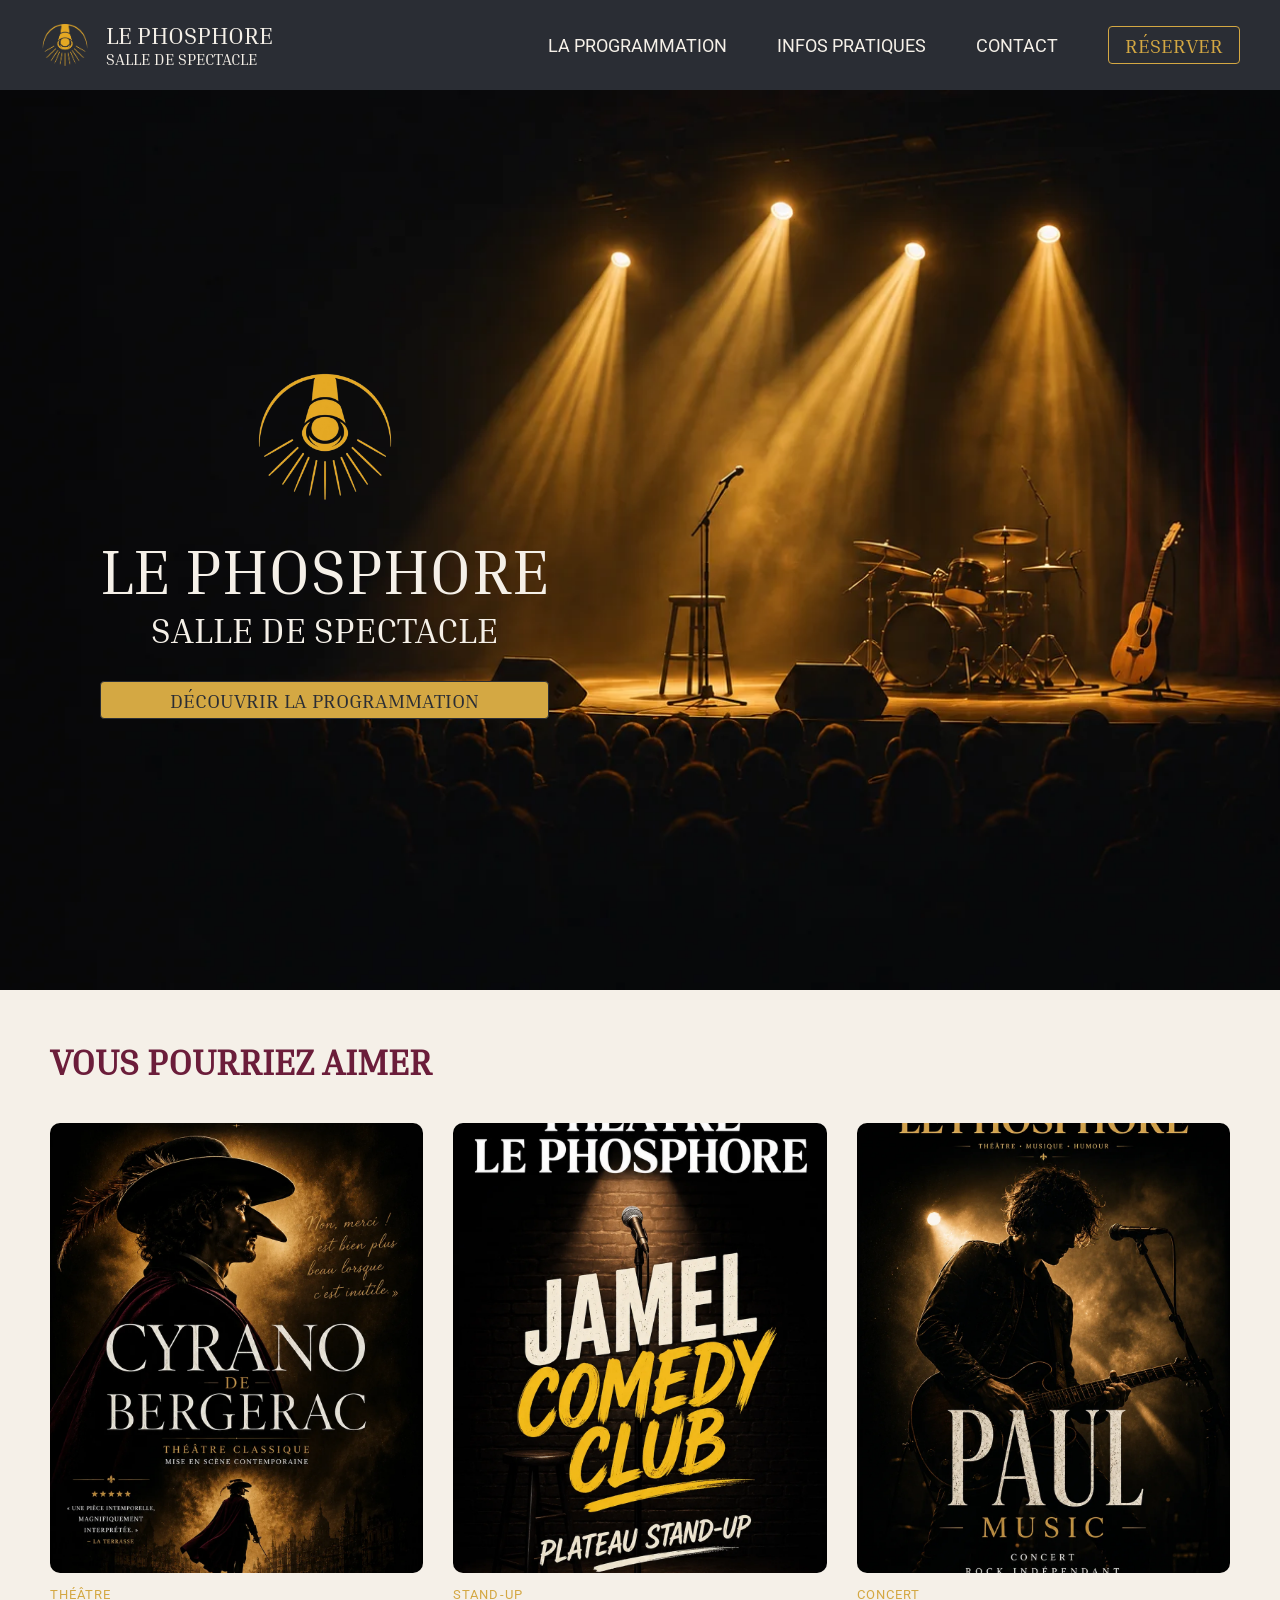
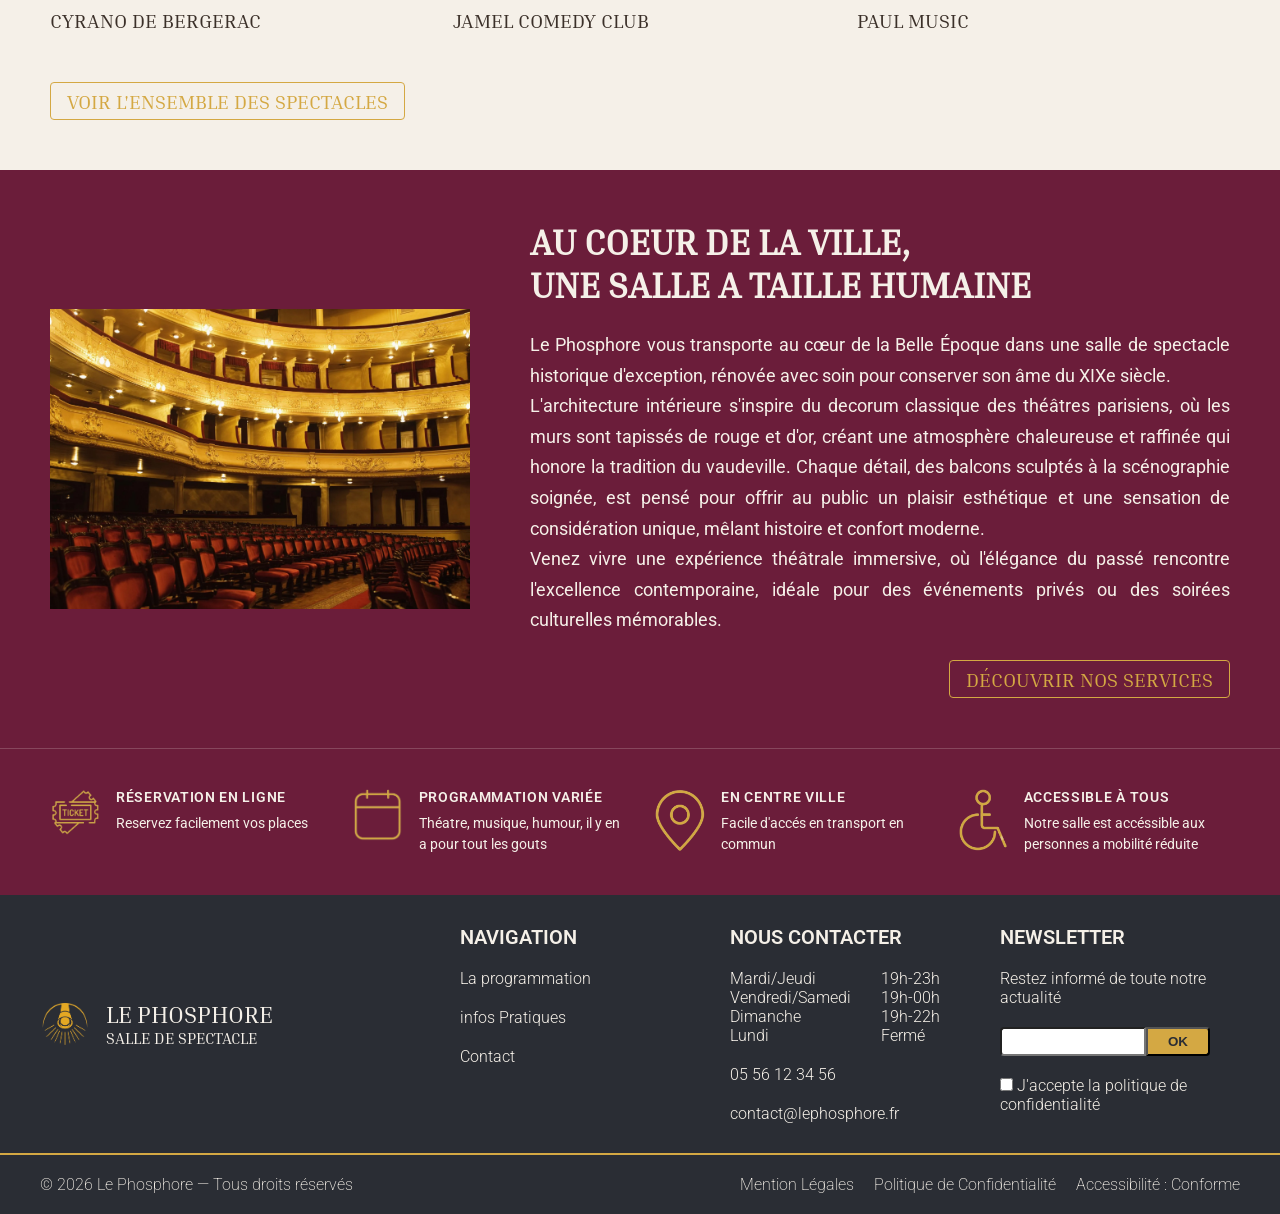
==== index.html @ 93fc6e1d "feat: fix caroussel" ====
<!doctype html>
<html lang="fr">
  <head>
    <meta charset="UTF-8" />
    <meta name="viewport" content="width=device-width, initial-scale=1.0" />
    <title>Le Phosphore | Salle de Spectacle</title>
    <link rel="stylesheet" href="assets/css/style.min.css" />
    <link
      rel="icon"
      href="/assets/img/favicon_io/favicon-32x32.png"
      type="image/png"
    />
    <script
      src="https://code.jquery.com/jquery-3.7.1.min.js"
      integrity="sha256-/JqT3SQfawRcv/BIHPThkBvs0OEvtFFmqPF/lYI/Cxo="
      crossorigin="anonymous"
    ></script>

    <script>
      $(document).ready(function () {
        $("#header-content").load("assets/pages/header.html", function () {
          const currentPage = window.location.pathname.split("/").pop();

          document.querySelectorAll(".nav-link").forEach((link) => {
            const linkPage = link.getAttribute("href").split("/").pop();
            if (linkPage === currentPage) {
              link.classList.add("active");
            } else {
              link.classList.remove("active");
            }
          });
        });

        $("#footer-content").load("assets/pages/footer.html");

        $("#carousel").load("assets/pages/carousel.html", function () {
          // Le carrousel est chargé, on peut appeler son script !
          if (typeof initCarousel === "function") {
            initCarousel();
          }
        });
      });
    </script>
  </head>
  <body>
    <div id="intro-animation">
      <div class="fade-black"></div>

      <div class="curtain curtain-left"></div>
      <div class="curtain curtain-right"></div>
    </div>
    <main>
      <header><div id="header-content"></div></header>
      <section class="index-hero">
        <div class="hero-block">
          <img
            class="hero-block__logo"
            src="/assets/img/picto-detour.png"
            alt="logo-phosphore"
          />

          <div class="hero-text">
            <div class="hero-text__title">
              <h1>Le Phosphore</h1>
              <h3>Salle de Spectacle</h3>
            </div>
            <button class="btn-reserve">Découvrir la programmation</button>
          </div>
        </div>
      </section>
      <section id="carousel"></section>
      <section class="place">
        <div class="place__content">
          <img
            src="/assets/img/theatre.webp"
            alt="La salle Le Phosphore"
            class="place__image"
          />
          <div class="place__text">
            <h3>
              Au coeur de la ville,<br />
              une salle a taille humaine
            </h3>
            <p>
              Le Phosphore vous transporte au cœur de la Belle Époque dans une
              salle de spectacle historique d'exception, rénovée avec soin pour
              conserver son âme du XIXe siècle. <br />L'architecture intérieure
              s'inspire du decorum classique des théâtres parisiens, où les murs
              sont tapissés de rouge et d'or, créant une atmosphère chaleureuse
              et raffinée qui honore la tradition du vaudeville. Chaque détail,
              des balcons sculptés à la scénographie soignée, est pensé pour
              offrir au public un plaisir esthétique et une sensation de
              considération unique, mêlant histoire et confort moderne. <br />
              Venez vivre une expérience théâtrale immersive, où l'élégance du
              passé rencontre l'excellence contemporaine, idéale pour des
              événements privés ou des soirées culturelles mémorables.
            </p>
            <a href="#" class="btn-reserve">Découvrir nos services</a>
          </div>
        </div>

        <div class="place__features">
          <div class="place__feature">
            <img
              src="/assets/img/ticket.webp"
              alt=""
              class="place__feature__icon"
            />
            <div>
              <h4>Réservation en ligne</h4>
              <p>Reservez facilement vos places</p>
            </div>
          </div>
          <div class="place__feature">
            <img
              src="/assets/img/calendar.webp"
              alt=""
              class="place__feature__icon"
            />
            <div>
              <h4>Programmation variée</h4>
              <p>Théatre, musique, humour, il y en a pour tout les gouts</p>
            </div>
          </div>
          <div class="place__feature">
            <img
              src="/assets/img/loc.webp"
              alt=""
              class="place__feature__icon"
            />
            <div>
              <h4>En centre ville</h4>
              <p>Facile d'accés en transport en commun</p>
            </div>
          </div>
          <div class="place__feature">
            <img
              src="/assets/img/handicap.webp"
              alt=""
              class="place__feature__icon"
            />
            <div>
              <h4>Accessible à tous</h4>
              <p>Notre salle est accéssible aux personnes a mobilité réduite</p>
            </div>
          </div>
        </div>
      </section>
    </main>
    <footer><div id="footer-content"></div></footer>
  </body>
</html>
---- assets/css/style.min.css ----
.index-hero{height:100vh;background-image:url(/assets/img/scene\ principale.webp);background-size:cover;background-position:right;background-repeat:no-repeat;display:flex;align-items:center}.hero-block{display:flex;flex-direction:column;padding:0 100px;gap:20px}.hero-block__logo{max-width:150px;width:100%;height:auto;display:block;margin:0 auto}@media(max-width: 768px){.hero-block{padding:0;margin:auto}}.hero-text{display:flex;flex-direction:column;gap:30px;text-align:center}.hero-text h3,h1{color:#f5f0e8;font-weight:300}.hero-text button{font-size:20px;font-family:"inria-serif";text-transform:uppercase;background-color:#d4a843;color:#2a2d34;border:1px solid #2a2d34;display:inline-block;padding:6px 16px;text-decoration:none;cursor:pointer;border-radius:4px;transition:background .2s,color .2s}.hero-text button:hover{background:#6b1d3a;color:#d4a843;font-weight:bold}@media(max-width: 768px){.hero-text button{font-size:16px}}.place{background-color:#6b1d3a;color:#f5f0e8}.place__content{display:flex;align-items:center;gap:60px;padding:50px}@media(max-width: 768px){.place__content{flex-direction:column;padding:30px 16px;gap:30px}}.place__image{width:420px;height:300px;object-fit:cover;flex-shrink:0}@media(max-width: 768px){.place__image{width:100%;height:220px}}.place__text{display:flex;flex-direction:column;gap:24px}.place__text h2{color:#f5f0e8}.place__text p{line-height:1.7;text-align:justify}.place__text .btn-reserve{align-self:flex-end;background:rgba(0,0,0,0);color:#d4a843;border-color:#d4a843}.place__text .btn-reserve:hover{background:#d4a843;color:#6b1d3a}.place__features{display:flex;justify-content:space-between;gap:30px;padding:40px 50px;border-top:1px solid rgba(245,240,232,.2)}@media(max-width: 768px){.place__features{flex-direction:column;padding:30px 16px;gap:24px}}.place__feature{display:flex;align-items:flex-start;gap:16px;flex:1}.place__feature__icon{width:50px;height:auto;flex-shrink:0}.place__feature h4{text-transform:uppercase;font-size:14px;letter-spacing:.05em;margin-bottom:8px;color:#f5f0e8}.place__feature p{font-size:14px;color:#f5f0e8;line-height:1.5}#intro-animation{position:fixed;inset:0;z-index:9999;pointer-events:none;overflow:hidden;max-height:100vh}.fade-black{position:absolute;inset:0;background:#000;animation:revealScene 4s ease forwards}.curtain{position:absolute;top:0;width:50%;height:100%;background-size:cover;background-repeat:no-repeat;max-height:100vh}.curtain-left{left:0;transform-origin:left center;animation:openLeft 2.5s ease forwards;background-image:url("/assets/img/curtain-left.png")}.curtain-right{background-image:url("/assets/img/curtain-right.png");right:0;transform-origin:right center;animation:openRight 2.5s ease forwards}@keyframes revealScene{0%{opacity:1}100%{opacity:0}}@keyframes openLeft{0%{transform:translateX(0)}100%{transform:translateX(-100%)}}@keyframes openRight{0%{transform:translateX(0)}100%{transform:translateX(100%)}}.navbar{background-color:#2a2d34;padding:20px 40px;display:flex;align-items:center;gap:16px;position:relative}.navbar__logo{width:50px;flex-shrink:0}.navbar__block{display:flex;align-items:center;justify-content:space-between;flex:1}.navbar__brand{text-decoration:none}.navbar__title--logo{font-family:"inria-serif";text-transform:uppercase;font-size:24px;color:#f5f0e8}.navbar__title--name{font-family:"inria-serif";text-transform:uppercase;font-size:16px;color:#f5f0e8}.navbar__links{display:flex;align-items:center;gap:50px;list-style:none}.navbar__links a{font-size:18px;color:#f5f0e8;text-decoration:none;font-family:"roboto";text-transform:uppercase;transition:color .2s}@media(max-with: 768px){.navbar__links a{font-size:16px}}.navbar__links a:hover{color:#d4a843}.btn-reserve{font-size:20px;font-family:"inria-serif";text-transform:uppercase;background:rgba(0,0,0,0);color:#d4a843;border:1px solid #d4a843;display:inline-block;padding:6px 16px;text-decoration:none;cursor:pointer;border-radius:4px;transition:background .2s,color .2s}.btn-reserve:hover{background:#d4a843;color:#2a2d34;font-weight:bold}.burger{display:none;flex-direction:column;gap:5px;background:rgba(0,0,0,0);border:none;cursor:pointer;padding:4px}.burger span{display:block;width:26px;height:2px;background:#f5f0e8;border-radius:2px;transition:all .3s}@media(max-width: 768px){.navbar{flex-wrap:wrap;padding:16px}.burger{display:flex}.navbar__links{display:none;flex-direction:column;align-items:flex-start;gap:20px;width:100%;padding:16px 0 8px}.navbar__links.open{display:flex}}.footer{background-color:#2a2d34;font-family:"roboto";font-size:18px;color:#f5f0e8;padding:0 40px;display:flex;flex-wrap:wrap;align-items:center;gap:16px;position:relative}@media(max-width: 768px){.footer{font-size:16px;padding-top:30px}}.footer__logo{width:50px;flex-shrink:0}.footer__block{display:flex;align-items:center;justify-content:space-between;flex:1}.footer__brand{text-decoration:none}.footer__title--logo{font-family:"inria-serif";text-transform:uppercase;font-size:24px;color:#f5f0e8}.footer__title--name{font-family:"inria-serif";text-transform:uppercase;font-size:16px;color:#f5f0e8}.footerbody{background-color:#2a2d34;display:flex;justify-content:space-between;flex-wrap:wrap;font-weight:300;font-size:16px}.footerbody__content{display:flex;flex-direction:column;width:30vh;gap:20px;padding:30px}@media(max-width: 768px){.footerbody__content{width:100%;padding:20px 16px}}.footerbody__content h4{font-size:20px}@media(max-width: 768px){.footerbody__content h4{font-size:18px}}.footerbody__content a{color:#f5f0e8;text-decoration:none}.footerbody__content a:hover{color:#d4a843}.footerbody__content button{background-color:#2a2d34;border-radius:4px;padding:6px 12px}.footerbody__content--open{display:flex;justify-content:space-between}.footerbody__content--email{display:flex;flex-direction:row}.footerbody__content--email input{padding:5px 10px;border-radius:4px 0 0 4px;flex:1;min-width:0}.footerbody__content--email button{background-color:#d4a843;padding:5px 20px;border-radius:0 4px 4px 0;color:#2a2d34;font-weight:bold;white-space:nowrap}.footerbot{background-color:#2a2d34;color:#f5f0e8;font-weight:200;font-family:"roboto";font-size:16px;border-top:#d4a843 solid 2px;display:flex;flex-direction:column}.footerbot__mention{display:flex;justify-content:space-between;align-items:center;padding:20px 40px;flex-wrap:wrap;gap:12px}@media(max-width: 768px){.footerbot__mention{flex-direction:column;align-items:flex-start;padding:20px 16px}}.footerbot__mention--left{display:flex}.footerbot__mention--right{display:flex;justify-content:flex-end;gap:20px;flex-wrap:wrap}@media(max-width: 768px){.footerbot__mention--right{justify-content:flex-start}}.footerbot__mention--right a{text-decoration:none;color:#f5f0e8}.footerbot__mention--right a:hover{color:#d4a843}.scroll-top{position:fixed;bottom:63px;right:32px;width:44px;height:44px;background-color:#d4a843;color:#2a2d34;border:none;border-radius:4px;font-size:22px;cursor:pointer;display:flex;align-items:center;justify-content:center;opacity:0;pointer-events:none;transition:opacity .3s}.scroll-top.visible{opacity:1;pointer-events:auto}.scroll-top:hover{background-color:#b8912e}@media(max-width: 768px){.scroll-top{bottom:16px;right:16px}}.programmation{background-color:#f5f0e8;padding:50px 50px}h2{color:#6b1d3a;margin-top:30px}.program{display:grid;grid-template-columns:repeat(3, 1fr);gap:40px 60px;margin-top:40px;justify-items:center}@media(max-width: 768px){.program{grid-template-columns:1fr;gap:40px 0;padding-bottom:80px}}.program__card{width:80%;display:flex;flex-direction:column;position:relative;align-items:center}.program__picture{width:300px;height:100%;max-height:424px;overflow:hidden;position:relative}.program__picture img{display:block;width:100%;height:100%;object-fit:cover}.program__info{display:flex;flex-direction:column;gap:6px;padding-top:14px;width:300px}.program__type{font-size:16px;text-transform:uppercase;letter-spacing:.08em;color:#6b1d3a;margin:0}.program__title{font-family:"inria-serif";font-size:22px;text-transform:uppercase;color:#2a2d34;text-decoration:none;margin:0}.program__title:hover{text-decoration:underline;text-underline-offset:6px}.program__date{font-size:16px;color:#2a2d34;margin:0}.picture-hover{position:absolute;inset:0;background:rgba(0,0,0,.35);display:flex;align-items:center;justify-content:center;opacity:0;transition:opacity .3s;z-index:1}.picture-hover.active,.program__picture:hover .picture-hover{opacity:1}.picture-hover .more-icon{width:50px;height:50px}.badge{position:absolute;display:flex;align-items:center;top:10px;right:50px;z-index:10;padding:6px 12px;border-radius:4px;font-weight:bold;font-size:.85rem}@media(max-width: 768px){.badge{right:auto;left:50%;transform:translateX(-50%)}}.badge__full{background-color:#6b1d3a;color:#f5f0e8}.badge__available{background-color:#d4a843;color:#2a2d34}.filters{display:flex;gap:40px;flex-wrap:wrap}.filters select{font-family:"roboto";font-size:16px;color:#2a2d34;background-color:#d4a843;border:1px solid #2a2d34;padding:10px 40px 10px 16px;border-radius:4px;cursor:pointer;appearance:none;background-image:url("data:image/svg+xml,%3Csvg xmlns='http://www.w3.org/2000/svg' width='12' height='8' viewBox='0 0 12 8'%3E%3Cpath d='M1 1l5 5 5-5' stroke='%233b3029' stroke-width='1.5' fill='none' stroke-linecap='round'/%3E%3C/svg%3E");background-repeat:no-repeat;background-position:right 14px center;transition:border-color .2s}.filters select:hover,.filters select:focus{border-color:#d4a843;outline:none}@media(max-width: 768px){.filters select{width:100%}}.detail-hero{display:flex;align-items:center;gap:60px;background-color:#6b1d3a;padding:60px 100px}@media(max-width: 768px){.detail-hero{flex-direction:column;padding:30px 16px;gap:30px}}.detail-hero__left{flex:1;display:flex;flex-direction:column;gap:20px;align-self:flex-end}.detail-hero__left .btn-reserve{align-self:flex-start}.detail-hero__date{font-size:14px;color:#f5f0e8;opacity:.7;text-transform:uppercase;letter-spacing:.08em;margin:0}.detail-hero__titre{font-family:"inria-serif";font-size:48px;color:#f5f0e8;text-transform:uppercase;margin:0;line-height:1.1}@media(max-width: 768px){.detail-hero__titre{font-size:32px}}.detail-hero__type{font-size:14px;color:#d4a843;text-transform:uppercase;letter-spacing:.08em;margin:0}.detail-hero__right{flex:0 0 300px}@media(max-width: 768px){.detail-hero__right{flex:none;width:100%}}.detail-hero__image{width:100%;height:380px;object-fit:cover;display:block}.detail-infos{padding:60px 100px;background-color:#2a2d34;color:#f5f0e8}@media(max-width: 768px){.detail-infos{padding:30px 16px}}.detail-infos__title{font-family:"inria-serif";font-size:36px;text-transform:uppercase;margin-bottom:40px;color:#d4a843}.detail-infos__body{display:flex;gap:80px;align-items:flex-start}@media(max-width: 768px){.detail-infos__body{flex-direction:column;gap:40px}}.detail-infos__left{flex:1}.detail-infos__description{font-size:18px;line-height:1.7;color:#f5f0e8;margin:0;max-width:50%;text-align:justify}.detail-infos__right{flex:0 0 420px;display:flex;flex-direction:column}@media(max-width: 768px){.detail-infos__right{flex:none;width:100%}}.detail_container{display:flex;justify-content:space-between;align-items:stretch;color:#f5f0e8;padding:12px 0;font-family:"roboto"}.detail_container:first-child{color:#f5f0e8}.detail_title{font-size:16px;text-transform:uppercase;font-weight:500;color:#f5f0e8}@media(max-width: 480px){.detail_title{font-size:14px}}.detail_info{font-size:16px;text-align:right;color:#f5f0e8;max-width:60%}@media(max-width: 480px){.detail_info{font-size:14px}}.space{height:70px}.backlink-to-full-page{display:block;text-align:right;padding:0 50px;color:#2a2d34;text-decoration:none;font-size:16px}.backlink-to-full-page:hover{color:#d4a843}@media(max-width: 768px){.backlink-to-full-page{padding:0 16px;text-align:left}}.detail__capacity{display:flex;flex-direction:column;gap:.35rem}.detail__capacity-label{display:flex;justify-content:space-between;align-items:center}.detail__capacity-text{font-size:.75rem;text-transform:uppercase;letter-spacing:.05em;opacity:0}.detail__capacity-count{font-size:.75rem;font-weight:700}.detail__capacity-count--limited{color:#d4a843}.detail__capacity-count--scarce{color:#6b1d3a}.detail__capacity-bar{height:4px;border-radius:99px;background:#f5f0e8;overflow:hidden}.detail__capacity-fill{height:100%;border-radius:99px;transition:width .6s ease}.detail__capacity-fill--available{background:#d4a843}.detail__capacity-fill--limited{background:#d4a843}.detail__capacity-fill--scarce{background:#6b1d3a}.detail_container--capacity{flex-direction:column;align-items:stretch;gap:8px}.programs-highlights{padding:50px;background-color:#f5f0e8}@media(max-width: 768px){.programs-highlights{padding:30px 16px}}.programs-highlights h3{margin-bottom:40px;color:#6b1d3a}.programs-highlights__carousel-cards{display:flex;gap:30px;justify-content:center;margin-bottom:50px}@media(max-width: 768px){.programs-highlights__carousel-cards{flex-direction:column}}.programs-highlights__carousel-card{flex:1;max-width:400px}@media(max-width: 768px){.programs-highlights__carousel-card{max-width:100%}}.programs-highlights__carousel-card__picture{position:relative;overflow:hidden;border-radius:10px;height:450px}@media(max-width: 768px){.programs-highlights__carousel-card__picture{height:300px}}.programs-highlights__carousel-card__picture img{width:100%;height:100%;object-fit:cover;display:block;transition:transform .4s ease}.programs-highlights__carousel-card__picture:hover img{transform:scale(1.05)}.programs-highlights__carousel-card__picture:hover .programs-highlights__card__overlay{opacity:1}.programs-highlights__carousel-card__overlay{position:absolute;inset:0;background:rgba(0,0,0,.35);display:flex;align-items:center;justify-content:center;opacity:0;transition:opacity .3s ease}.programs-highlights__carousel-card__overlay .more-icon{width:50px;height:50px}.programs-highlights__carousel-card .program__type{font-size:13px;text-transform:uppercase;letter-spacing:.08em;color:#d4a843;margin-top:14px}.programs-highlights__carousel-card .program__title{font-family:"inria-serif";font-size:20px;text-transform:uppercase;color:#3b3029;margin-top:6px}.info-hero{display:flex;flex-direction:row;align-items:center;gap:60px;background-color:#6b1d3a;padding:60px 100px}@media(max-width: 768px){.info-hero{flex-direction:column;padding:30px 16px;gap:30px}}.info-hero__left{flex:1;display:flex;flex-direction:column;gap:20px;align-self:flex-end}.info-hero__left img{width:100%;max-width:50%;height:380px;object-fit:cover;display:block;border-radius:10px}.info-hero__right{flex:0 0 300px;color:#f5f0e8}@media(max-width: 768px){.info-hero__right{flex:none;width:100%}}.info-hero__right h2{color:#f5f0e8}*{margin:0;padding:0;box-sizing:border-box}@font-face{font-family:"roboto";src:url(../font/Roboto/Roboto-VariableFont_wght.ttf)}@font-face{font-family:"inria-serif";src:url(../font/Inria_Serif/InriaSerif-Regular.ttf)}html{scroll-behavior:smooth}main{font-family:"roboto";font-size:18px;font-weight:300px;color:#2a2d34}@media(max-width: 768px){main{padding:0 16px}}h1,h2,h3{text-transform:uppercase;font-family:"inria-serif"}h1{color:#f5f0e8;font-size:64px}@media(max-width: 768px){h1{font-size:48px}}h2{font-size:48px}@media(max-width: 768px){h2{font-size:36px}}h3{font-size:36px}@media(max-width: 768px){h3{font-size:24px}}h4{font-family:"roboto";font-size:18px;font-weight:600}
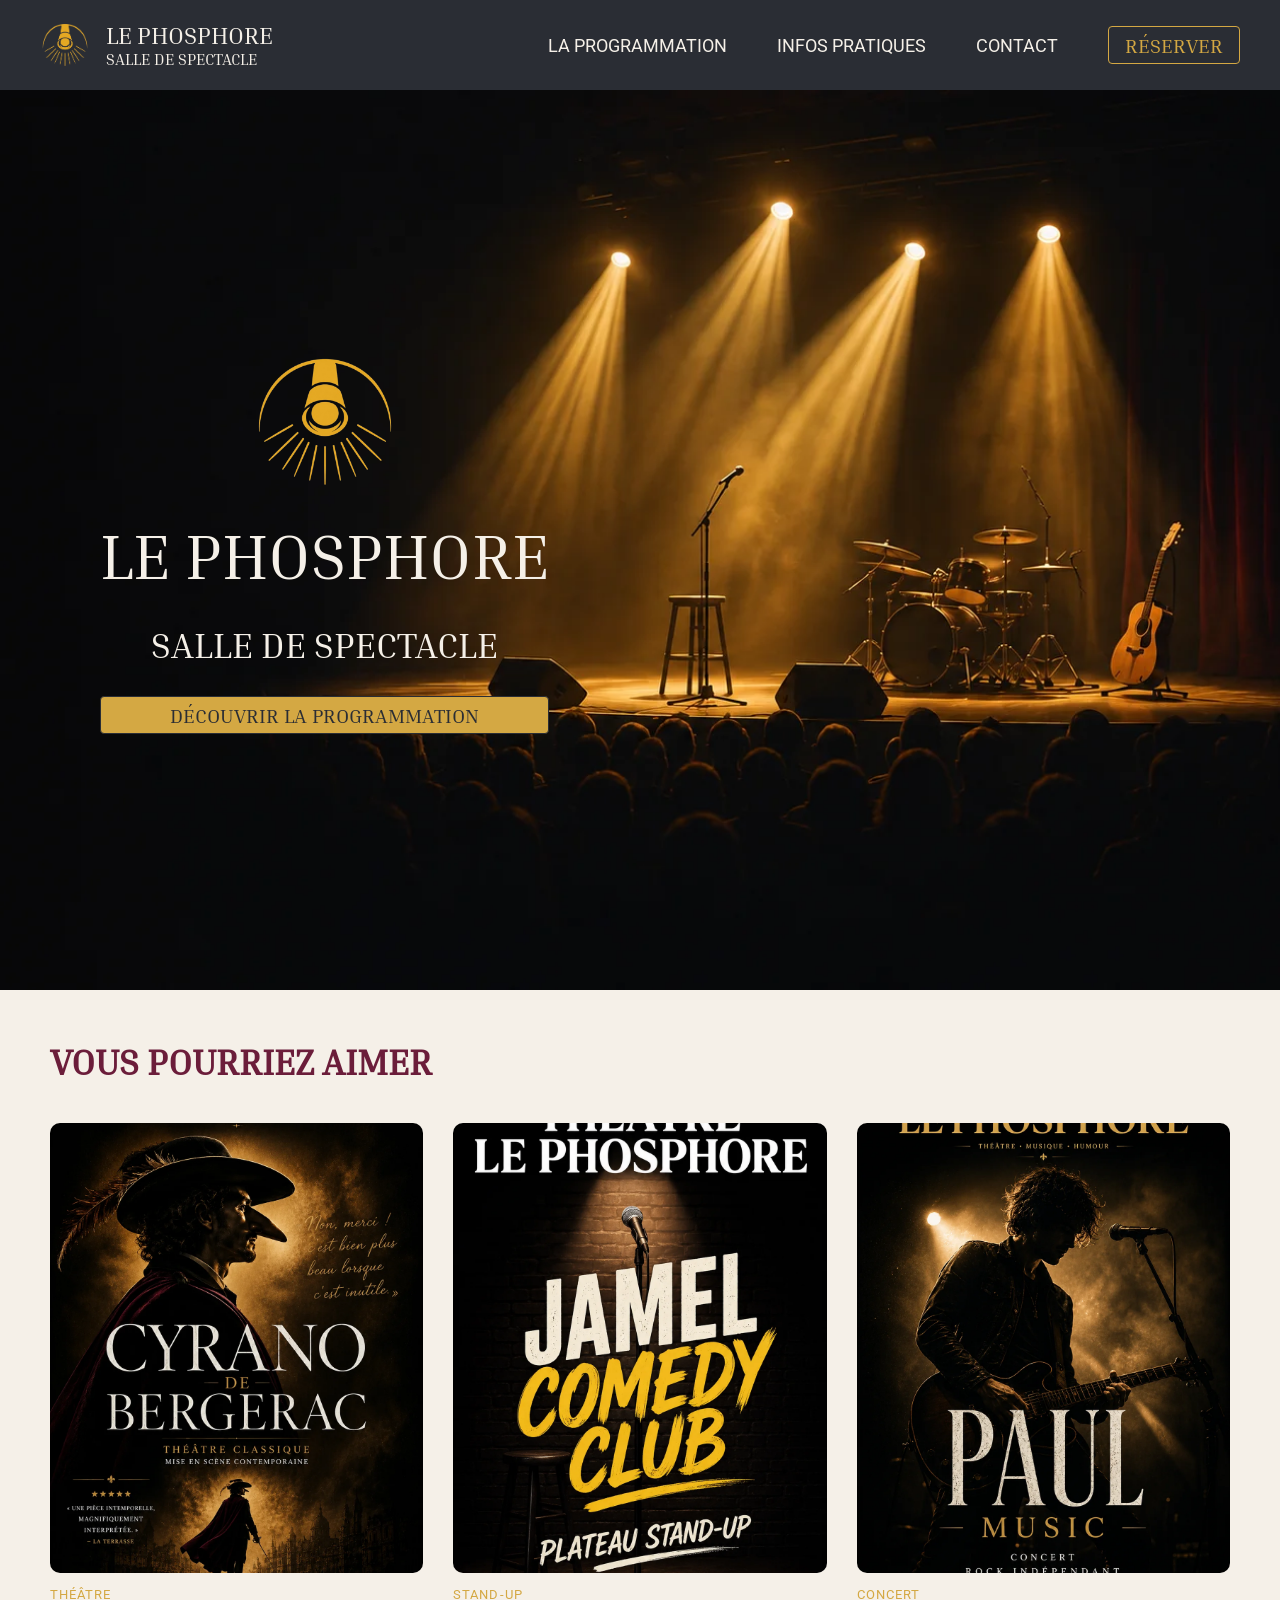
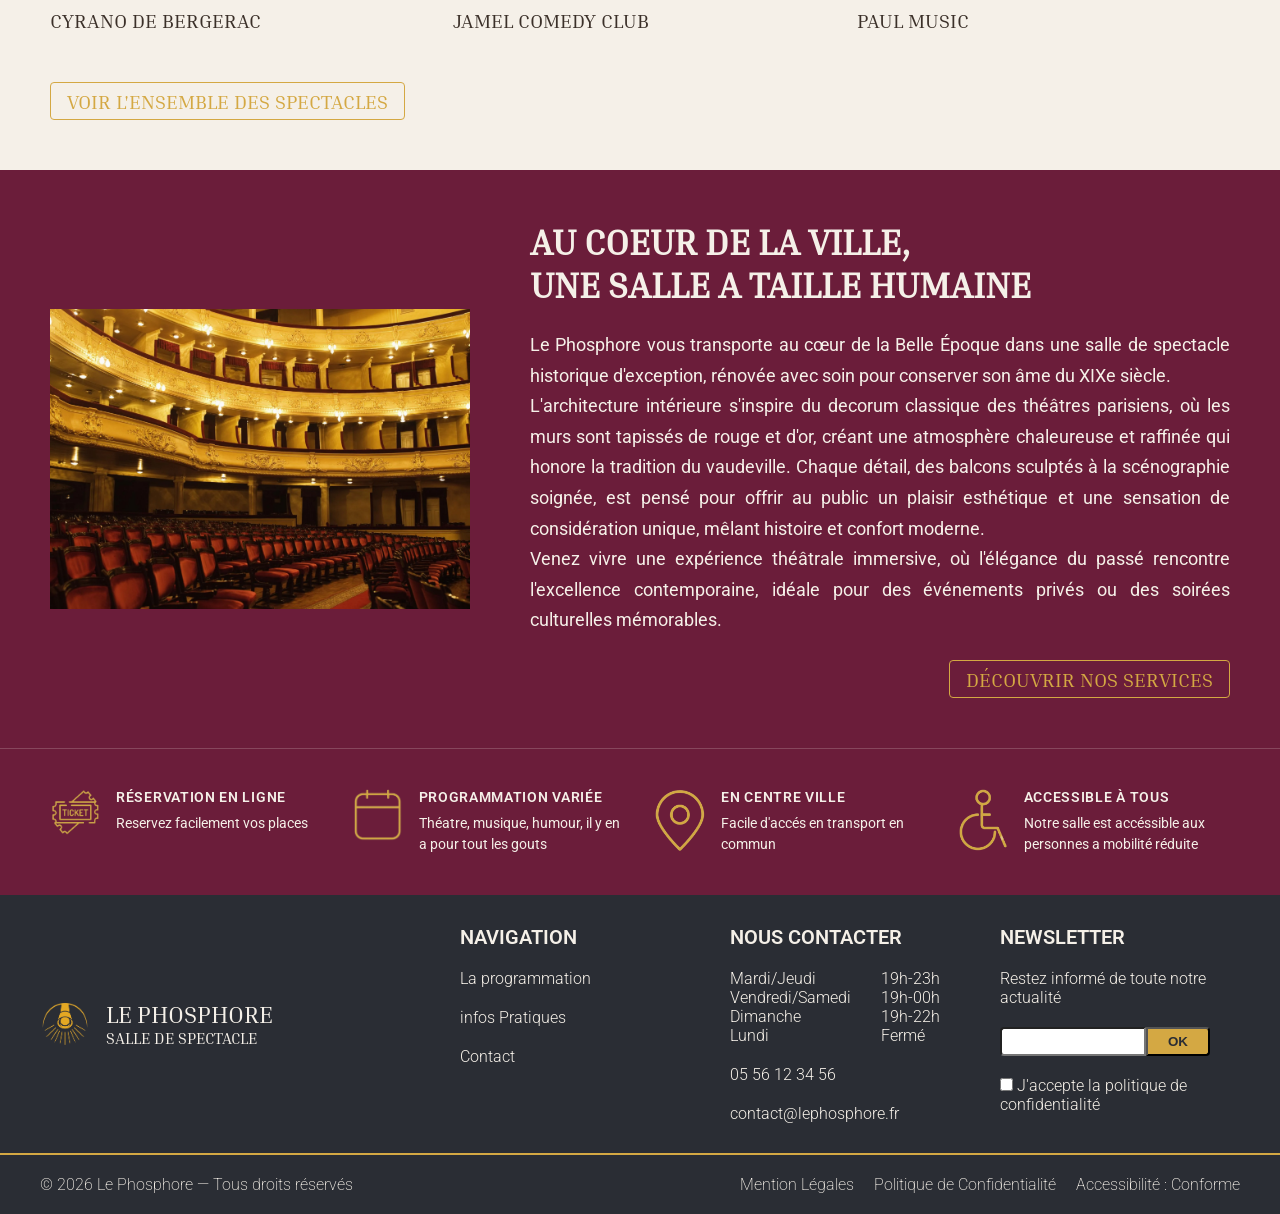
==== commit ae1776c6: "feat: add mention legales" ====
--- a/index.html
+++ b/index.html
@@ -18,17 +18,24 @@
 
     <script>
       $(document).ready(function () {
-        $("#header-content").load("assets/pages/header.html", function () {
+        $("#header-content").load("/assets/pages/header.html", function () {
+          // active link
           const currentPage = window.location.pathname.split("/").pop();
+          document.querySelectorAll(".navbar__links a").forEach((link) => {
+            const linkPage = link.getAttribute("href").split("/").pop();
+            link.classList.toggle("active", linkPage === currentPage);
+          });
 
-          document.querySelectorAll(".nav-link").forEach((link) => {
-            const linkPage = link.getAttribute("href").split("/").pop();
-            if (linkPage === currentPage) {
-              link.classList.add("active");
-            } else {
-              link.classList.remove("active");
-            }
-          });
+          // Burger menu
+          const burger = document.getElementById("burger");
+          const navLinks = document.querySelector(".navbar__links");
+
+          if (burger && navLinks) {
+            burger.addEventListener("click", () => {
+              const isOpen = navLinks.classList.toggle("open");
+              burger.setAttribute("aria-expanded", isOpen);
+            });
+          }
         });
 
         $("#footer-content").load("assets/pages/footer.html");
@@ -49,8 +56,8 @@
       <div class="curtain curtain-left"></div>
       <div class="curtain curtain-right"></div>
     </div>
+    <header><div id="header-content"></div></header>
     <main>
-      <header><div id="header-content"></div></header>
       <section class="index-hero">
         <div class="hero-block">
           <img
@@ -62,6 +69,7 @@
           <div class="hero-text">
             <div class="hero-text__title">
               <h1>Le Phosphore</h1>
+              <h2></h2>
               <h3>Salle de Spectacle</h3>
             </div>
             <button class="btn-reserve">Découvrir la programmation</button>
@@ -76,7 +84,7 @@
             alt="La salle Le Phosphore"
             class="place__image"
           />
-          <div class="place__text">
+          <article class="place__text">
             <h3>
               Au coeur de la ville,<br />
               une salle a taille humaine
@@ -96,7 +104,7 @@
               événements privés ou des soirées culturelles mémorables.
             </p>
             <a href="#" class="btn-reserve">Découvrir nos services</a>
-          </div>
+          </article>
         </div>
 
         <div class="place__features">
--- a/assets/css/style.min.css
+++ b/assets/css/style.min.css
@@ -1 +1 @@
-.index-hero{height:100vh;background-image:url(/assets/img/scene\ principale.webp);background-size:cover;background-position:right;background-repeat:no-repeat;display:flex;align-items:center}.hero-block{display:flex;flex-direction:column;padding:0 100px;gap:20px}.hero-block__logo{max-width:150px;width:100%;height:auto;display:block;margin:0 auto}@media(max-width: 768px){.hero-block{padding:0;margin:auto}}.hero-text{display:flex;flex-direction:column;gap:30px;text-align:center}.hero-text h3,h1{color:#f5f0e8;font-weight:300}.hero-text button{font-size:20px;font-family:"inria-serif";text-transform:uppercase;background-color:#d4a843;color:#2a2d34;border:1px solid #2a2d34;display:inline-block;padding:6px 16px;text-decoration:none;cursor:pointer;border-radius:4px;transition:background .2s,color .2s}.hero-text button:hover{background:#6b1d3a;color:#d4a843;font-weight:bold}@media(max-width: 768px){.hero-text button{font-size:16px}}.place{background-color:#6b1d3a;color:#f5f0e8}.place__content{display:flex;align-items:center;gap:60px;padding:50px}@media(max-width: 768px){.place__content{flex-direction:column;padding:30px 16px;gap:30px}}.place__image{width:420px;height:300px;object-fit:cover;flex-shrink:0}@media(max-width: 768px){.place__image{width:100%;height:220px}}.place__text{display:flex;flex-direction:column;gap:24px}.place__text h2{color:#f5f0e8}.place__text p{line-height:1.7;text-align:justify}.place__text .btn-reserve{align-self:flex-end;background:rgba(0,0,0,0);color:#d4a843;border-color:#d4a843}.place__text .btn-reserve:hover{background:#d4a843;color:#6b1d3a}.place__features{display:flex;justify-content:space-between;gap:30px;padding:40px 50px;border-top:1px solid rgba(245,240,232,.2)}@media(max-width: 768px){.place__features{flex-direction:column;padding:30px 16px;gap:24px}}.place__feature{display:flex;align-items:flex-start;gap:16px;flex:1}.place__feature__icon{width:50px;height:auto;flex-shrink:0}.place__feature h4{text-transform:uppercase;font-size:14px;letter-spacing:.05em;margin-bottom:8px;color:#f5f0e8}.place__feature p{font-size:14px;color:#f5f0e8;line-height:1.5}#intro-animation{position:fixed;inset:0;z-index:9999;pointer-events:none;overflow:hidden;max-height:100vh}.fade-black{position:absolute;inset:0;background:#000;animation:revealScene 4s ease forwards}.curtain{position:absolute;top:0;width:50%;height:100%;background-size:cover;background-repeat:no-repeat;max-height:100vh}.curtain-left{left:0;transform-origin:left center;animation:openLeft 2.5s ease forwards;background-image:url("/assets/img/curtain-left.png")}.curtain-right{background-image:url("/assets/img/curtain-right.png");right:0;transform-origin:right center;animation:openRight 2.5s ease forwards}@keyframes revealScene{0%{opacity:1}100%{opacity:0}}@keyframes openLeft{0%{transform:translateX(0)}100%{transform:translateX(-100%)}}@keyframes openRight{0%{transform:translateX(0)}100%{transform:translateX(100%)}}.navbar{background-color:#2a2d34;padding:20px 40px;display:flex;align-items:center;gap:16px;position:relative}.navbar__logo{width:50px;flex-shrink:0}.navbar__block{display:flex;align-items:center;justify-content:space-between;flex:1}.navbar__brand{text-decoration:none}.navbar__title--logo{font-family:"inria-serif";text-transform:uppercase;font-size:24px;color:#f5f0e8}.navbar__title--name{font-family:"inria-serif";text-transform:uppercase;font-size:16px;color:#f5f0e8}.navbar__links{display:flex;align-items:center;gap:50px;list-style:none}.navbar__links a{font-size:18px;color:#f5f0e8;text-decoration:none;font-family:"roboto";text-transform:uppercase;transition:color .2s}@media(max-with: 768px){.navbar__links a{font-size:16px}}.navbar__links a:hover{color:#d4a843}.btn-reserve{font-size:20px;font-family:"inria-serif";text-transform:uppercase;background:rgba(0,0,0,0);color:#d4a843;border:1px solid #d4a843;display:inline-block;padding:6px 16px;text-decoration:none;cursor:pointer;border-radius:4px;transition:background .2s,color .2s}.btn-reserve:hover{background:#d4a843;color:#2a2d34;font-weight:bold}.burger{display:none;flex-direction:column;gap:5px;background:rgba(0,0,0,0);border:none;cursor:pointer;padding:4px}.burger span{display:block;width:26px;height:2px;background:#f5f0e8;border-radius:2px;transition:all .3s}@media(max-width: 768px){.navbar{flex-wrap:wrap;padding:16px}.burger{display:flex}.navbar__links{display:none;flex-direction:column;align-items:flex-start;gap:20px;width:100%;padding:16px 0 8px}.navbar__links.open{display:flex}}.footer{background-color:#2a2d34;font-family:"roboto";font-size:18px;color:#f5f0e8;padding:0 40px;display:flex;flex-wrap:wrap;align-items:center;gap:16px;position:relative}@media(max-width: 768px){.footer{font-size:16px;padding-top:30px}}.footer__logo{width:50px;flex-shrink:0}.footer__block{display:flex;align-items:center;justify-content:space-between;flex:1}.footer__brand{text-decoration:none}.footer__title--logo{font-family:"inria-serif";text-transform:uppercase;font-size:24px;color:#f5f0e8}.footer__title--name{font-family:"inria-serif";text-transform:uppercase;font-size:16px;color:#f5f0e8}.footerbody{background-color:#2a2d34;display:flex;justify-content:space-between;flex-wrap:wrap;font-weight:300;font-size:16px}.footerbody__content{display:flex;flex-direction:column;width:30vh;gap:20px;padding:30px}@media(max-width: 768px){.footerbody__content{width:100%;padding:20px 16px}}.footerbody__content h4{font-size:20px}@media(max-width: 768px){.footerbody__content h4{font-size:18px}}.footerbody__content a{color:#f5f0e8;text-decoration:none}.footerbody__content a:hover{color:#d4a843}.footerbody__content button{background-color:#2a2d34;border-radius:4px;padding:6px 12px}.footerbody__content--open{display:flex;justify-content:space-between}.footerbody__content--email{display:flex;flex-direction:row}.footerbody__content--email input{padding:5px 10px;border-radius:4px 0 0 4px;flex:1;min-width:0}.footerbody__content--email button{background-color:#d4a843;padding:5px 20px;border-radius:0 4px 4px 0;color:#2a2d34;font-weight:bold;white-space:nowrap}.footerbot{background-color:#2a2d34;color:#f5f0e8;font-weight:200;font-family:"roboto";font-size:16px;border-top:#d4a843 solid 2px;display:flex;flex-direction:column}.footerbot__mention{display:flex;justify-content:space-between;align-items:center;padding:20px 40px;flex-wrap:wrap;gap:12px}@media(max-width: 768px){.footerbot__mention{flex-direction:column;align-items:flex-start;padding:20px 16px}}.footerbot__mention--left{display:flex}.footerbot__mention--right{display:flex;justify-content:flex-end;gap:20px;flex-wrap:wrap}@media(max-width: 768px){.footerbot__mention--right{justify-content:flex-start}}.footerbot__mention--right a{text-decoration:none;color:#f5f0e8}.footerbot__mention--right a:hover{color:#d4a843}.scroll-top{position:fixed;bottom:63px;right:32px;width:44px;height:44px;background-color:#d4a843;color:#2a2d34;border:none;border-radius:4px;font-size:22px;cursor:pointer;display:flex;align-items:center;justify-content:center;opacity:0;pointer-events:none;transition:opacity .3s}.scroll-top.visible{opacity:1;pointer-events:auto}.scroll-top:hover{background-color:#b8912e}@media(max-width: 768px){.scroll-top{bottom:16px;right:16px}}.programmation{background-color:#f5f0e8;padding:50px 50px}h2{color:#6b1d3a;margin-top:30px}.program{display:grid;grid-template-columns:repeat(3, 1fr);gap:40px 60px;margin-top:40px;justify-items:center}@media(max-width: 768px){.program{grid-template-columns:1fr;gap:40px 0;padding-bottom:80px}}.program__card{width:80%;display:flex;flex-direction:column;position:relative;align-items:center}.program__picture{width:300px;height:100%;max-height:424px;overflow:hidden;position:relative}.program__picture img{display:block;width:100%;height:100%;object-fit:cover}.program__info{display:flex;flex-direction:column;gap:6px;padding-top:14px;width:300px}.program__type{font-size:16px;text-transform:uppercase;letter-spacing:.08em;color:#6b1d3a;margin:0}.program__title{font-family:"inria-serif";font-size:22px;text-transform:uppercase;color:#2a2d34;text-decoration:none;margin:0}.program__title:hover{text-decoration:underline;text-underline-offset:6px}.program__date{font-size:16px;color:#2a2d34;margin:0}.picture-hover{position:absolute;inset:0;background:rgba(0,0,0,.35);display:flex;align-items:center;justify-content:center;opacity:0;transition:opacity .3s;z-index:1}.picture-hover.active,.program__picture:hover .picture-hover{opacity:1}.picture-hover .more-icon{width:50px;height:50px}.badge{position:absolute;display:flex;align-items:center;top:10px;right:50px;z-index:10;padding:6px 12px;border-radius:4px;font-weight:bold;font-size:.85rem}@media(max-width: 768px){.badge{right:auto;left:50%;transform:translateX(-50%)}}.badge__full{background-color:#6b1d3a;color:#f5f0e8}.badge__available{background-color:#d4a843;color:#2a2d34}.filters{display:flex;gap:40px;flex-wrap:wrap}.filters select{font-family:"roboto";font-size:16px;color:#2a2d34;background-color:#d4a843;border:1px solid #2a2d34;padding:10px 40px 10px 16px;border-radius:4px;cursor:pointer;appearance:none;background-image:url("data:image/svg+xml,%3Csvg xmlns='http://www.w3.org/2000/svg' width='12' height='8' viewBox='0 0 12 8'%3E%3Cpath d='M1 1l5 5 5-5' stroke='%233b3029' stroke-width='1.5' fill='none' stroke-linecap='round'/%3E%3C/svg%3E");background-repeat:no-repeat;background-position:right 14px center;transition:border-color .2s}.filters select:hover,.filters select:focus{border-color:#d4a843;outline:none}@media(max-width: 768px){.filters select{width:100%}}.detail-hero{display:flex;align-items:center;gap:60px;background-color:#6b1d3a;padding:60px 100px}@media(max-width: 768px){.detail-hero{flex-direction:column;padding:30px 16px;gap:30px}}.detail-hero__left{flex:1;display:flex;flex-direction:column;gap:20px;align-self:flex-end}.detail-hero__left .btn-reserve{align-self:flex-start}.detail-hero__date{font-size:14px;color:#f5f0e8;opacity:.7;text-transform:uppercase;letter-spacing:.08em;margin:0}.detail-hero__titre{font-family:"inria-serif";font-size:48px;color:#f5f0e8;text-transform:uppercase;margin:0;line-height:1.1}@media(max-width: 768px){.detail-hero__titre{font-size:32px}}.detail-hero__type{font-size:14px;color:#d4a843;text-transform:uppercase;letter-spacing:.08em;margin:0}.detail-hero__right{flex:0 0 300px}@media(max-width: 768px){.detail-hero__right{flex:none;width:100%}}.detail-hero__image{width:100%;height:380px;object-fit:cover;display:block}.detail-infos{padding:60px 100px;background-color:#2a2d34;color:#f5f0e8}@media(max-width: 768px){.detail-infos{padding:30px 16px}}.detail-infos__title{font-family:"inria-serif";font-size:36px;text-transform:uppercase;margin-bottom:40px;color:#d4a843}.detail-infos__body{display:flex;gap:80px;align-items:flex-start}@media(max-width: 768px){.detail-infos__body{flex-direction:column;gap:40px}}.detail-infos__left{flex:1}.detail-infos__description{font-size:18px;line-height:1.7;color:#f5f0e8;margin:0;max-width:50%;text-align:justify}.detail-infos__right{flex:0 0 420px;display:flex;flex-direction:column}@media(max-width: 768px){.detail-infos__right{flex:none;width:100%}}.detail_container{display:flex;justify-content:space-between;align-items:stretch;color:#f5f0e8;padding:12px 0;font-family:"roboto"}.detail_container:first-child{color:#f5f0e8}.detail_title{font-size:16px;text-transform:uppercase;font-weight:500;color:#f5f0e8}@media(max-width: 480px){.detail_title{font-size:14px}}.detail_info{font-size:16px;text-align:right;color:#f5f0e8;max-width:60%}@media(max-width: 480px){.detail_info{font-size:14px}}.space{height:70px}.backlink-to-full-page{display:block;text-align:right;padding:0 50px;color:#2a2d34;text-decoration:none;font-size:16px}.backlink-to-full-page:hover{color:#d4a843}@media(max-width: 768px){.backlink-to-full-page{padding:0 16px;text-align:left}}.detail__capacity{display:flex;flex-direction:column;gap:.35rem}.detail__capacity-label{display:flex;justify-content:space-between;align-items:center}.detail__capacity-text{font-size:.75rem;text-transform:uppercase;letter-spacing:.05em;opacity:0}.detail__capacity-count{font-size:.75rem;font-weight:700}.detail__capacity-count--limited{color:#d4a843}.detail__capacity-count--scarce{color:#6b1d3a}.detail__capacity-bar{height:4px;border-radius:99px;background:#f5f0e8;overflow:hidden}.detail__capacity-fill{height:100%;border-radius:99px;transition:width .6s ease}.detail__capacity-fill--available{background:#d4a843}.detail__capacity-fill--limited{background:#d4a843}.detail__capacity-fill--scarce{background:#6b1d3a}.detail_container--capacity{flex-direction:column;align-items:stretch;gap:8px}.programs-highlights{padding:50px;background-color:#f5f0e8}@media(max-width: 768px){.programs-highlights{padding:30px 16px}}.programs-highlights h3{margin-bottom:40px;color:#6b1d3a}.programs-highlights__carousel-cards{display:flex;gap:30px;justify-content:center;margin-bottom:50px}@media(max-width: 768px){.programs-highlights__carousel-cards{flex-direction:column}}.programs-highlights__carousel-card{flex:1;max-width:400px}@media(max-width: 768px){.programs-highlights__carousel-card{max-width:100%}}.programs-highlights__carousel-card__picture{position:relative;overflow:hidden;border-radius:10px;height:450px}@media(max-width: 768px){.programs-highlights__carousel-card__picture{height:300px}}.programs-highlights__carousel-card__picture img{width:100%;height:100%;object-fit:cover;display:block;transition:transform .4s ease}.programs-highlights__carousel-card__picture:hover img{transform:scale(1.05)}.programs-highlights__carousel-card__picture:hover .programs-highlights__card__overlay{opacity:1}.programs-highlights__carousel-card__overlay{position:absolute;inset:0;background:rgba(0,0,0,.35);display:flex;align-items:center;justify-content:center;opacity:0;transition:opacity .3s ease}.programs-highlights__carousel-card__overlay .more-icon{width:50px;height:50px}.programs-highlights__carousel-card .program__type{font-size:13px;text-transform:uppercase;letter-spacing:.08em;color:#d4a843;margin-top:14px}.programs-highlights__carousel-card .program__title{font-family:"inria-serif";font-size:20px;text-transform:uppercase;color:#3b3029;margin-top:6px}.info-hero{display:flex;flex-direction:row;align-items:center;gap:60px;background-color:#6b1d3a;padding:60px 100px}@media(max-width: 768px){.info-hero{flex-direction:column;padding:30px 16px;gap:30px}}.info-hero__left{flex:1;display:flex;flex-direction:column;gap:20px;align-self:flex-end}.info-hero__left img{width:100%;max-width:50%;height:380px;object-fit:cover;display:block;border-radius:10px}.info-hero__right{flex:0 0 300px;color:#f5f0e8}@media(max-width: 768px){.info-hero__right{flex:none;width:100%}}.info-hero__right h2{color:#f5f0e8}*{margin:0;padding:0;box-sizing:border-box}@font-face{font-family:"roboto";src:url(../font/Roboto/Roboto-VariableFont_wght.ttf)}@font-face{font-family:"inria-serif";src:url(../font/Inria_Serif/InriaSerif-Regular.ttf)}html{scroll-behavior:smooth}main{font-family:"roboto";font-size:18px;font-weight:300px;color:#2a2d34}@media(max-width: 768px){main{padding:0 16px}}h1,h2,h3{text-transform:uppercase;font-family:"inria-serif"}h1{color:#f5f0e8;font-size:64px}@media(max-width: 768px){h1{font-size:48px}}h2{font-size:48px}@media(max-width: 768px){h2{font-size:36px}}h3{font-size:36px}@media(max-width: 768px){h3{font-size:24px}}h4{font-family:"roboto";font-size:18px;font-weight:600}+.index-hero{height:100vh;background-image:url(/assets/img/scene\ principale.webp);background-size:cover;background-position:right;background-repeat:no-repeat;display:flex;align-items:center}.hero-block{display:flex;flex-direction:column;padding:0 100px;gap:20px}.hero-block__logo{max-width:150px;width:100%;height:auto;display:block;margin:0 auto}@media(max-width: 768px){.hero-block{padding:0;margin:auto}}.hero-text{display:flex;flex-direction:column;gap:30px;text-align:center}.hero-text h3,h1{color:#f5f0e8;font-weight:300}.hero-text button{font-size:20px;font-family:"inria-serif";text-transform:uppercase;background-color:#d4a843;color:#2a2d34;border:1px solid #2a2d34;display:inline-block;padding:6px 16px;text-decoration:none;cursor:pointer;border-radius:4px;transition:background .2s,color .2s}.hero-text button:hover{background:#6b1d3a;color:#d4a843;font-weight:bold}@media(max-width: 768px){.hero-text button{font-size:16px}}.place{background-color:#6b1d3a;color:#f5f0e8}.place__content{display:flex;align-items:center;gap:60px;padding:50px}@media(max-width: 768px){.place__content{flex-direction:column;padding:30px 16px;gap:30px}}.place__image{width:420px;height:300px;object-fit:cover;flex-shrink:0}@media(max-width: 768px){.place__image{width:100%;height:220px}}.place__text{display:flex;flex-direction:column;gap:24px}.place__text h2{color:#f5f0e8}.place__text p{line-height:1.7;text-align:justify}.place__text .btn-reserve{align-self:flex-end;background:rgba(0,0,0,0);color:#d4a843;border-color:#d4a843}.place__text .btn-reserve:hover{background:#d4a843;color:#6b1d3a}.place__features{display:flex;justify-content:space-between;gap:30px;padding:40px 50px;border-top:1px solid rgba(245,240,232,.2)}@media(max-width: 768px){.place__features{flex-direction:column;padding:30px 16px;gap:24px}}.place__feature{display:flex;align-items:flex-start;gap:16px;flex:1}.place__feature__icon{width:50px;height:auto;flex-shrink:0}.place__feature h4{text-transform:uppercase;font-size:14px;letter-spacing:.05em;margin-bottom:8px;color:#f5f0e8}.place__feature p{font-size:14px;color:#f5f0e8;line-height:1.5}#intro-animation{position:fixed;inset:0;z-index:9999;pointer-events:none;overflow:hidden;max-height:100vh}.fade-black{position:absolute;inset:0;background:#000;animation:revealScene 4s ease forwards}.curtain{position:absolute;top:0;width:50%;height:100%;background-size:cover;background-repeat:no-repeat;max-height:100vh}.curtain-left{left:0;transform-origin:left center;animation:openLeft 2.5s ease forwards;background-image:url("/assets/img/curtain-left.png")}.curtain-right{background-image:url("/assets/img/curtain-right.png");right:0;transform-origin:right center;animation:openRight 2.5s ease forwards}@keyframes revealScene{0%{opacity:1}100%{opacity:0}}@keyframes openLeft{0%{transform:translateX(0)}100%{transform:translateX(-100%)}}@keyframes openRight{0%{transform:translateX(0)}100%{transform:translateX(100%)}}.navbar{background-color:#2a2d34;padding:20px 40px;display:flex;align-items:center;gap:16px;position:relative}.navbar__logo{width:50px;flex-shrink:0}.navbar__block{display:flex;align-items:center;justify-content:space-between;flex:1;flex-wrap:wrap}.navbar__brand{text-decoration:none}.navbar__title--logo{font-family:"inria-serif";text-transform:uppercase;font-size:24px;color:#f5f0e8}.navbar__title--name{font-family:"inria-serif";text-transform:uppercase;font-size:16px;color:#f5f0e8}.navbar__links{display:flex;align-items:center;gap:50px;list-style:none}.navbar__links a{font-size:18px;color:#f5f0e8;text-decoration:none;font-family:"roboto";text-transform:uppercase;transition:color .2s}@media(max-with: 768px){.navbar__links a{font-size:16px}}.navbar__links a:hover{color:#d4a843}.btn-reserve{font-size:20px;font-family:"inria-serif";text-transform:uppercase;background:rgba(0,0,0,0);color:#d4a843;border:1px solid #d4a843;display:inline-block;padding:6px 16px;text-decoration:none;cursor:pointer;border-radius:4px;transition:background .2s,color .2s}.btn-reserve:hover{background:#d4a843;color:#2a2d34;font-weight:bold}.burger{display:none;flex-direction:column;gap:5px;background:rgba(0,0,0,0);border:none;cursor:pointer;padding:4px}.burger span{display:block;width:26px;height:2px;background:#f5f0e8;border-radius:2px;transition:all .3s}@media(max-width: 768px){.navbar{flex-wrap:wrap;padding:16px}.burger{display:flex}.navbar__links{display:none;flex-direction:column;align-items:flex-start;gap:20px;width:100%;padding:16px 0 8px}.navbar__links.open{display:flex}}.footer{background-color:#2a2d34;font-family:"roboto";font-size:18px;color:#f5f0e8;padding:0 40px;display:flex;flex-wrap:wrap;align-items:center;gap:16px;position:relative}@media(max-width: 768px){.footer{font-size:16px;padding-top:30px}}.footer__logo{width:50px;flex-shrink:0}.footer__block{display:flex;align-items:center;justify-content:space-between;flex:1}.footer__brand{text-decoration:none}.footer__title--logo{font-family:"inria-serif";text-transform:uppercase;font-size:24px;color:#f5f0e8}.footer__title--name{font-family:"inria-serif";text-transform:uppercase;font-size:16px;color:#f5f0e8}.footerbody{background-color:#2a2d34;display:flex;justify-content:space-between;flex-wrap:wrap;font-weight:300;font-size:16px}.footerbody__content{display:flex;flex-direction:column;width:30vh;gap:20px;padding:30px}@media(max-width: 768px){.footerbody__content{width:100%;padding:20px 16px}}.footerbody__content h4{font-size:20px}@media(max-width: 768px){.footerbody__content h4{font-size:18px}}.footerbody__content a{color:#f5f0e8;text-decoration:none}.footerbody__content a:hover{color:#d4a843}.footerbody__content button{background-color:#2a2d34;border-radius:4px;padding:6px 12px}.footerbody__content--open{display:flex;justify-content:space-between}.footerbody__content--email{display:flex;flex-direction:row}.footerbody__content--email input{padding:5px 10px;border-radius:4px 0 0 4px;flex:1;min-width:0}.footerbody__content--email button{background-color:#d4a843;padding:5px 20px;border-radius:0 4px 4px 0;color:#2a2d34;font-weight:bold;white-space:nowrap}.footerbot{background-color:#2a2d34;color:#f5f0e8;font-weight:200;font-family:"roboto";font-size:16px;border-top:#d4a843 solid 2px;display:flex;flex-direction:column}.footerbot__mention{display:flex;justify-content:space-between;align-items:center;padding:20px 40px;flex-wrap:wrap;gap:12px}@media(max-width: 768px){.footerbot__mention{flex-direction:column;align-items:flex-start;padding:20px 16px}}.footerbot__mention--left{display:flex}.footerbot__mention--right{display:flex;justify-content:flex-end;gap:20px;flex-wrap:wrap}@media(max-width: 768px){.footerbot__mention--right{justify-content:flex-start}}.footerbot__mention--right a{text-decoration:none;color:#f5f0e8}.footerbot__mention--right a:hover{color:#d4a843}.scroll-top{position:fixed;bottom:63px;right:32px;width:44px;height:44px;background-color:#d4a843;color:#2a2d34;border:none;border-radius:4px;font-size:22px;cursor:pointer;display:flex;align-items:center;justify-content:center;opacity:0;pointer-events:none;transition:opacity .3s}.scroll-top.visible{opacity:1;pointer-events:auto}.scroll-top:hover{background-color:#b8912e}@media(max-width: 768px){.scroll-top{bottom:16px;right:16px}}.programmation{background-color:#f5f0e8;padding:50px 50px}h2{color:#6b1d3a;margin-top:30px}.program{display:grid;grid-template-columns:repeat(3, 1fr);gap:40px 60px;margin-top:40px;justify-items:center}@media(max-width: 768px){.program{grid-template-columns:1fr;gap:40px 0;padding-bottom:80px}}.program__card{width:80%;display:flex;flex-direction:column;position:relative;align-items:center}.program__picture{width:300px;height:100%;max-height:424px;overflow:hidden;position:relative}.program__picture img{display:block;width:100%;height:100%;object-fit:cover}.program__info{display:flex;flex-direction:column;gap:6px;padding-top:14px;width:300px}.program__type{font-size:16px;text-transform:uppercase;letter-spacing:.08em;color:#6b1d3a;margin:0}.program__title{font-family:"inria-serif";font-size:22px;text-transform:uppercase;color:#2a2d34;text-decoration:none;margin:0}.program__title:hover{text-decoration:underline;text-underline-offset:6px}.program__date{font-size:16px;color:#2a2d34;margin:0}.picture-hover{position:absolute;inset:0;background:rgba(0,0,0,.35);display:flex;align-items:center;justify-content:center;opacity:0;transition:opacity .3s;z-index:1}.picture-hover.active,.program__picture:hover .picture-hover{opacity:1}.picture-hover .more-icon{width:50px;height:50px}.badge{position:absolute;display:flex;align-items:center;top:10px;right:50px;z-index:10;padding:6px 12px;border-radius:4px;font-weight:bold;font-size:.85rem}@media(max-width: 768px){.badge{right:auto;left:50%;transform:translateX(-50%)}}.badge__full{background-color:#6b1d3a;color:#f5f0e8}.badge__available{background-color:#d4a843;color:#2a2d34}.filters{display:flex;gap:40px;flex-wrap:wrap}.filters select{font-family:"roboto";font-size:16px;color:#2a2d34;background-color:#d4a843;border:1px solid #2a2d34;padding:10px 40px 10px 16px;border-radius:4px;cursor:pointer;appearance:none;background-image:url("data:image/svg+xml,%3Csvg xmlns='http://www.w3.org/2000/svg' width='12' height='8' viewBox='0 0 12 8'%3E%3Cpath d='M1 1l5 5 5-5' stroke='%233b3029' stroke-width='1.5' fill='none' stroke-linecap='round'/%3E%3C/svg%3E");background-repeat:no-repeat;background-position:right 14px center;transition:border-color .2s}.filters select:hover,.filters select:focus{border-color:#d4a843;outline:none}@media(max-width: 768px){.filters select{width:100%}}.detail-hero{display:flex;align-items:center;gap:60px;background-color:#6b1d3a;padding:60px 100px}@media(max-width: 768px){.detail-hero{flex-direction:column;padding:30px 16px;gap:30px}}.detail-hero__left{flex:1;display:flex;flex-direction:column;gap:20px;align-self:flex-end}.detail-hero__left .btn-reserve{align-self:flex-start}.detail-hero__date{font-size:14px;color:#f5f0e8;opacity:.7;text-transform:uppercase;letter-spacing:.08em;margin:0}.detail-hero__titre{font-family:"inria-serif";font-size:48px;color:#f5f0e8;text-transform:uppercase;margin:0;line-height:1.1}@media(max-width: 768px){.detail-hero__titre{font-size:32px}}.detail-hero__type{font-size:14px;color:#d4a843;text-transform:uppercase;letter-spacing:.08em;margin:0}.detail-hero__right{flex:0 0 300px}@media(max-width: 768px){.detail-hero__right{flex:none;width:100%}}.detail-hero__image{width:100%;height:380px;object-fit:cover;display:block}.detail-infos{padding:60px 100px;background-color:#2a2d34;color:#f5f0e8}@media(max-width: 768px){.detail-infos{padding:30px 16px}}.detail-infos__title{font-family:"inria-serif";font-size:36px;text-transform:uppercase;margin-bottom:40px;color:#d4a843}.detail-infos__body{display:flex;gap:80px;align-items:flex-start}@media(max-width: 768px){.detail-infos__body{flex-direction:column;gap:40px}}.detail-infos__left{flex:1}.detail-infos__description{font-size:18px;line-height:1.7;color:#f5f0e8;margin:0;max-width:50%;text-align:justify}.detail-infos__right{flex:0 0 420px;display:flex;flex-direction:column}@media(max-width: 768px){.detail-infos__right{flex:none;width:100%}}.detail_container{display:flex;justify-content:space-between;align-items:stretch;color:#f5f0e8;padding:12px 0;font-family:"roboto"}.detail_container:first-child{color:#f5f0e8}.detail_title{font-size:16px;text-transform:uppercase;font-weight:500;color:#f5f0e8}@media(max-width: 480px){.detail_title{font-size:14px}}.detail_info{font-size:16px;text-align:right;color:#f5f0e8;max-width:60%}@media(max-width: 480px){.detail_info{font-size:14px}}.space{height:70px}.backlink-to-full-page{display:block;text-align:right;padding:0 50px;color:#2a2d34;text-decoration:none;font-size:16px}.backlink-to-full-page:hover{color:#d4a843}@media(max-width: 768px){.backlink-to-full-page{padding:0 16px;text-align:left}}.detail__capacity{display:flex;flex-direction:column;gap:.35rem}.detail__capacity-label{display:flex;justify-content:space-between;align-items:center}.detail__capacity-text{font-size:.75rem;text-transform:uppercase;letter-spacing:.05em;opacity:0}.detail__capacity-count{font-size:.75rem;font-weight:700}.detail__capacity-count--limited{color:#d4a843}.detail__capacity-count--scarce{color:#6b1d3a}.detail__capacity-bar{height:4px;border-radius:99px;background:#f5f0e8;overflow:hidden}.detail__capacity-fill{height:100%;border-radius:99px;transition:width .6s ease}.detail__capacity-fill--available{background:#d4a843}.detail__capacity-fill--limited{background:#d4a843}.detail__capacity-fill--scarce{background:#6b1d3a}.detail_container--capacity{flex-direction:column;align-items:stretch;gap:8px}.programs-highlights{padding:50px;background-color:#f5f0e8}@media(max-width: 768px){.programs-highlights{padding:30px 16px}}.programs-highlights h3{margin-bottom:40px;color:#6b1d3a}.programs-highlights__carousel-cards{display:flex;gap:30px;justify-content:center;margin-bottom:50px}@media(max-width: 768px){.programs-highlights__carousel-cards{flex-direction:column}}.programs-highlights__carousel-card{flex:1;max-width:400px}@media(max-width: 768px){.programs-highlights__carousel-card{max-width:100%}}.programs-highlights__carousel-card__picture{position:relative;overflow:hidden;border-radius:10px;height:450px}@media(max-width: 768px){.programs-highlights__carousel-card__picture{height:300px}}.programs-highlights__carousel-card__picture img{width:100%;height:100%;object-fit:cover;display:block;transition:transform .4s ease}.programs-highlights__carousel-card__picture:hover img{transform:scale(1.05)}.programs-highlights__carousel-card__picture:hover .programs-highlights__card__overlay{opacity:1}.programs-highlights__carousel-card__overlay{position:absolute;inset:0;background:rgba(0,0,0,.35);display:flex;align-items:center;justify-content:center;opacity:0;transition:opacity .3s ease}.programs-highlights__carousel-card__overlay .more-icon{width:50px;height:50px}.programs-highlights__carousel-card .program__type{font-size:13px;text-transform:uppercase;letter-spacing:.08em;color:#d4a843;margin-top:14px}.programs-highlights__carousel-card .program__title{font-family:"inria-serif";font-size:20px;text-transform:uppercase;color:#3b3029;margin-top:6px}.info-hero{display:flex;justify-content:center;align-items:center;gap:60px;background-color:#6b1d3a;padding:60px 100px}@media(max-width: 768px){.info-hero{flex-direction:column;padding:30px 16px;gap:30px}}.info-hero__left{flex:1}.info-hero__left img{width:auto;height:100%;max-height:500px;object-fit:cover;display:block;border-radius:10px}.info-hero__right{flex:0 0 380px;display:flex;flex-direction:column;gap:50px;color:#f5f0e8}@media(max-width: 768px){.info-hero__right{flex:none;width:100%}}.info-hero__right h2{color:#f5f0e8}.info-hero__right p{line-height:1.7}.services{padding:60px 100px;display:flex;flex-direction:column;gap:24px;background-color:#2a2d34}@media(max-width: 768px){.services{padding:30px 16px}}.services h2{margin-bottom:16px;color:#d4a843}.services__card{display:flex;align-items:flex-start;gap:30px;background-color:#f5f0e8;border-left:4px solid #d4a843;border-radius:8px;padding:30px}@media(max-width: 768px){.services__card{flex-direction:column;gap:16px}}.services__card__icon{flex-shrink:0;width:56px;height:56px;background-color:#6b1d3a;border-radius:50%;display:flex;align-items:center;justify-content:center}.services__card__icon i{font-size:22px;color:#d4a843}.services__card__content{display:flex;flex-direction:column;gap:10px}.services__card__content h3{font-family:"inria-serif";color:#6b1d3a;margin:0}.services__card__content p{font-size:16px;line-height:1.7;color:#2a2d34;margin:0}.info-hero__left{position:relative;display:inline-block}.info-hero__left:hover .info-hero__tooltip{opacity:1;transform:translateY(0)}.info-hero__tooltip{position:absolute;bottom:16px;left:50%;transform:translateX(-50%) translateY(8px);background-color:rgba(42,45,52,.92);color:#f5f0e8;font-size:14px;padding:10px 16px;border-radius:6px;white-space:nowrap;opacity:0;transition:opacity .3s ease,transform .3s ease;pointer-events:none}.info-hero__tooltip::after{content:"";position:absolute;top:100%;left:50%;transform:translateX(-50%);border:6px solid rgba(0,0,0,0);border-top-color:rgba(42,45,52,.92)}.services__card__content p{display:none;transition:transform .3s ease}.services__card__content p.visible{display:block}.services__toggle{background:rgba(0,0,0,0);border:1px solid #6b1d3a;color:#6b1d3a;font-size:14px;font-family:"roboto";text-transform:none;padding:6px 14px;border-radius:4px;cursor:pointer;margin-top:8px;width:fit-content;transition:background .2s,color .2s}.services__toggle:hover{background-color:#6b1d3a;color:#f5f0e8}.contact-hero{background-color:#6b1d3a;padding:60px 100px;color:#f5f0e8;display:flex;flex-direction:column;gap:16px}@media(max-width: 768px){.contact-hero{padding:40px 16px}}.contact-hero h2{color:#f5f0e8}.contact-hero p{font-size:18px;line-height:1.7;max-width:600px;opacity:.85}.contact-grid{display:flex;gap:50px;padding:60px 100px;align-items:flex-start}@media(max-width: 768px){.contact-grid{flex-direction:column;padding:30px 16px;gap:30px}}.contact-grid__left{flex:1;display:flex;flex-direction:column;gap:24px}.contact-grid__right{flex:0 0 420px}@media(max-width: 768px){.contact-grid__right{flex:none;width:100%}}.contact-card{display:flex;gap:20px;align-items:flex-start;background-color:#f5f0e8;border-left:4px solid #d4a843;border-radius:8px;padding:24px}.contact-card__icon{flex-shrink:0;width:48px;height:48px;background-color:#6b1d3a;border-radius:50%;display:flex;align-items:center;justify-content:center}.contact-card__icon i{font-size:20px;color:#d4a843}.contact-card__content{display:flex;flex-direction:column;gap:10px}.contact-card__content h3{font-size:20px;color:#6b1d3a;margin:0}.contact-card__content p{font-size:16px;line-height:1.6;color:#3b3029;margin:0}.contact-card__link{color:#d4a843;text-decoration:none;font-size:15px}.contact-card__link:hover{text-decoration:underline;text-underline-offset:4px}.contact-card__link i{font-size:12px;margin-left:4px}.contact-card__horaires{display:flex;flex-direction:column;gap:8px}.contact-card__horaire-row{display:flex;justify-content:space-between;font-size:15px;color:#3b3029;padding-bottom:8px;border-bottom:1px solid rgba(59,48,41,.15)}.contact-card__horaire-row:last-child{border-bottom:none}.contact-card__horaire-row--closed span:last-child{color:#c0392b;font-weight:500}.contact-transports{background-color:#2a2d34;border-radius:8px;padding:30px;display:flex;flex-direction:column;gap:24px}.contact-transports h3{color:#d4a843;font-size:22px;margin:0}.contact-transport{display:flex;gap:16px;align-items:flex-start}.contact-transport__badge{flex-shrink:0;width:40px;height:40px;border-radius:8px;display:flex;align-items:center;justify-content:center;font-weight:bold;font-size:16px;color:#fff}.contact-transport__badge--tram{background-color:#1a6b3a}.contact-transport__badge--bus{background-color:#1a3a6b}.contact-transport__badge--velo{background-color:#d4a843;color:#2a2d34}.contact-transport__badge--voiture{background-color:#6b1d3a}.contact-transport h4{color:#f5f0e8;font-size:15px;margin-bottom:4px}.contact-transport p{color:rgba(245,240,232,.75);font-size:14px;line-height:1.5;margin:0}.contact-transport p strong{color:#f5f0e8}.contact-map{border-radius:8px;overflow:hidden;margin-top:8px}.mentions-hero{background-color:#6b1d3a;padding:60px 100px;display:flex;flex-direction:column;gap:12px}@media(max-width: 768px){.mentions-hero{padding:40px 16px}}.mentions-hero h2{color:#f5f0e8}.mentions-hero p{color:rgba(245,240,232,.7);font-size:14px;text-transform:uppercase;letter-spacing:.08em}.mentions{padding:60px 100px;display:flex;flex-direction:column;gap:0}@media(max-width: 768px){.mentions{padding:30px 16px}}.mentions__block{padding:40px 0;border-bottom:1px solid rgba(59,48,41,.15)}.mentions__block:last-child{border-bottom:none}.mentions__block h3{font-size:22px;color:#6b1d3a;margin-bottom:20px}.mentions__block h4{font-size:16px;font-weight:600;color:#3b3029;text-transform:uppercase;letter-spacing:.05em;margin:20px 0 8px}.mentions__block p{font-size:16px;line-height:1.8;color:#3b3029;margin-bottom:12px}.mentions__block p:last-child{margin-bottom:0}.mentions__block a{color:#d4a843;text-decoration:none}.mentions__block a:hover{text-decoration:underline;text-underline-offset:4px}.mentions__grid{display:flex;flex-direction:column;gap:0}.mentions__row{display:flex;justify-content:space-between;align-items:baseline;gap:20px;padding:12px 0;border-bottom:1px solid rgba(59,48,41,.1);font-size:15px}.mentions__row:last-child{border-bottom:none}.mentions__row span:first-child{color:#888;text-transform:uppercase;font-size:13px;letter-spacing:.05em;flex-shrink:0}.mentions__row span:last-child{color:#3b3029;text-align:right}.mentions__row a{color:#d4a843;text-decoration:none}.mentions__row a:hover{text-decoration:underline}*{margin:0;padding:0;box-sizing:border-box}@font-face{font-family:"roboto";src:url(../font/Roboto/Roboto-VariableFont_wght.ttf)}@font-face{font-family:"inria-serif";src:url(../font/Inria_Serif/InriaSerif-Regular.ttf)}html{scroll-behavior:smooth}main{font-family:"roboto";font-size:18px;font-weight:300px;color:#2a2d34}h1,h2,h3{text-transform:uppercase;font-family:"inria-serif"}h1{color:#f5f0e8;font-size:64px}@media(max-width: 768px){h1{font-size:48px}}h2{font-size:48px}@media(max-width: 768px){h2{font-size:36px}}h3{font-size:36px}@media(max-width: 768px){h3{font-size:24px}}h4{font-family:"roboto";font-size:18px;font-weight:600}
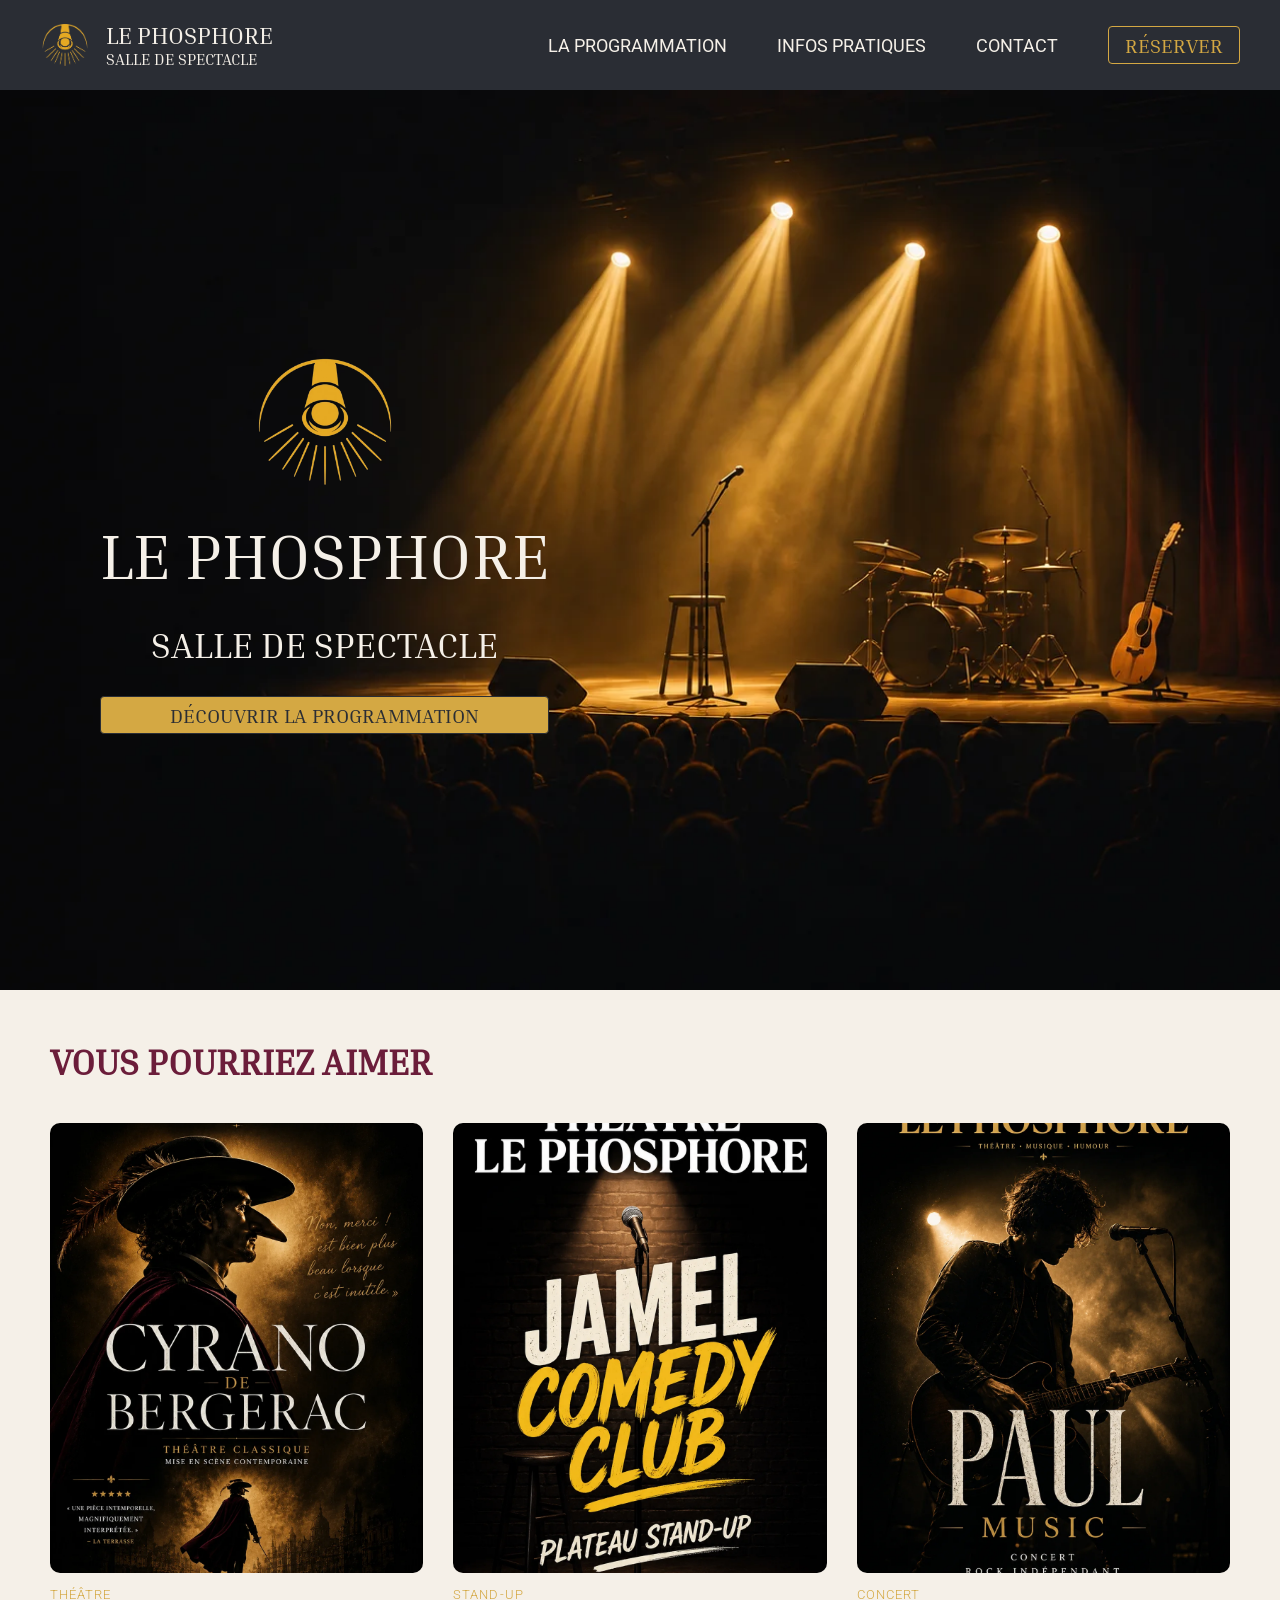
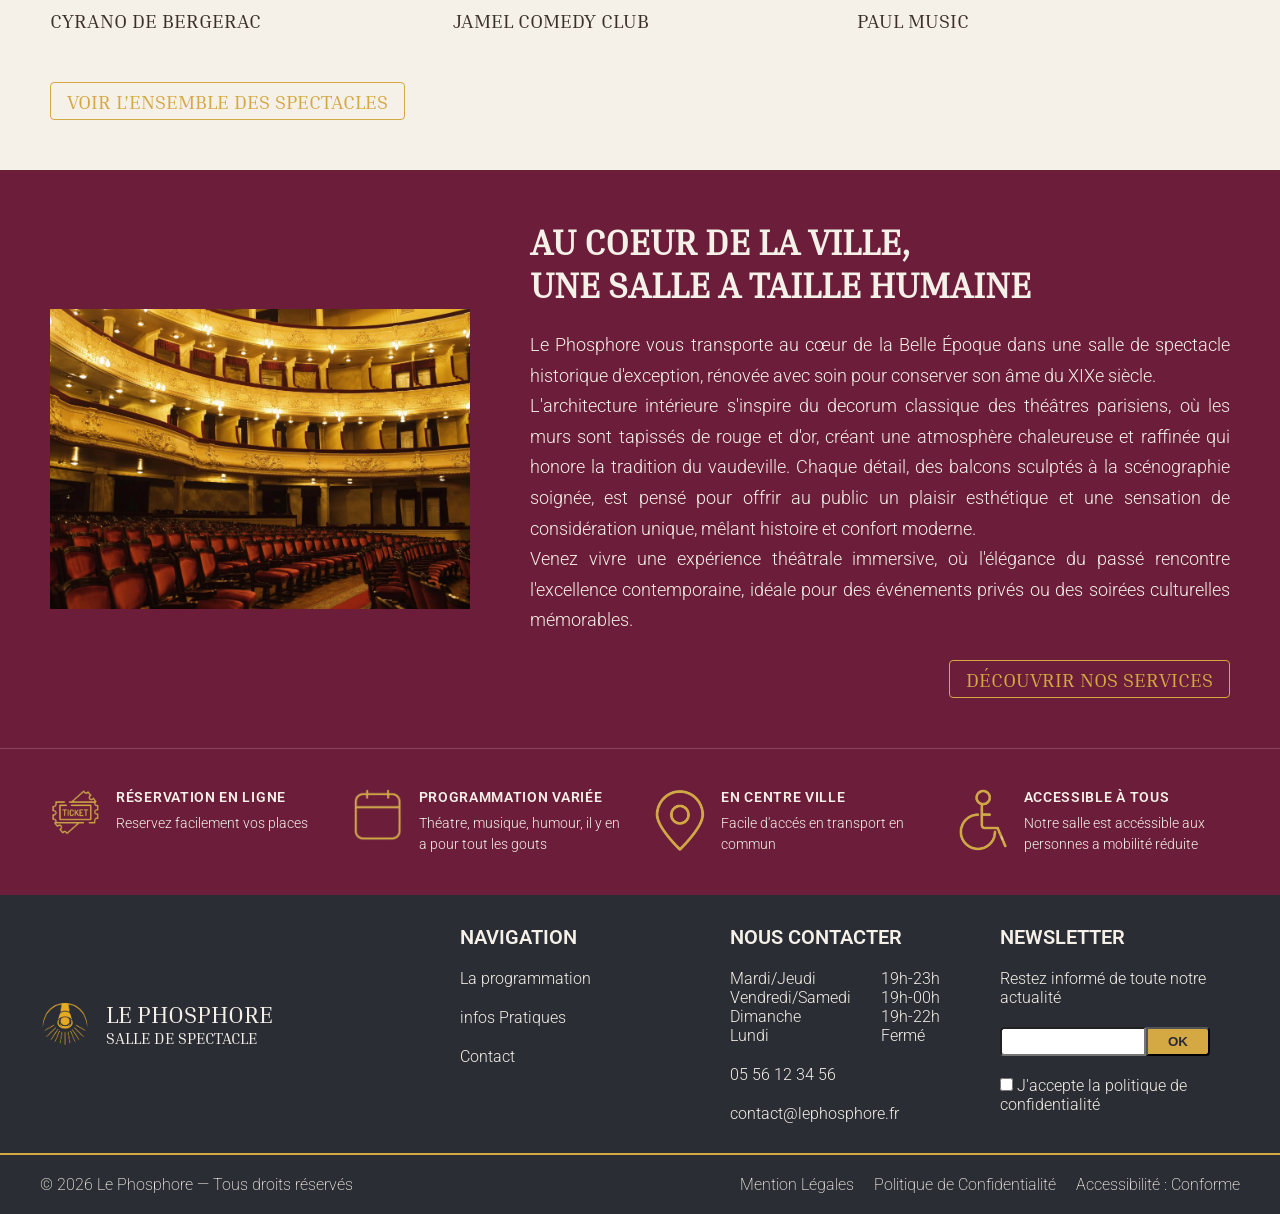
==== commit c9a4179c: "feat: finish webp" ====
--- a/index.html
+++ b/index.html
@@ -7,7 +7,7 @@
     <link rel="stylesheet" href="assets/css/style.min.css" />
     <link
       rel="icon"
-      href="/assets/img/favicon_io/favicon-32x32.png"
+      href="/assets/img/favicon_io/favicon-32x32.webp"
       type="image/png"
     />
     <script
@@ -48,6 +48,10 @@
         });
       });
     </script>
+    <meta
+      name="description"
+      content="Le Phosphore, salle de spectacle au cœur de Bordeaux. Théâtre, concerts, stand-up : découvrez une programmation variée et réservez vos places en ligne."
+    />
   </head>
   <body>
     <div id="intro-animation">
@@ -62,7 +66,7 @@
         <div class="hero-block">
           <img
             class="hero-block__logo"
-            src="/assets/img/picto-detour.png"
+            src="/assets/img/picto-detour.webp"
             alt="logo-phosphore"
           />
 
--- a/assets/css/style.min.css
+++ b/assets/css/style.min.css
@@ -1 +1 @@
-.index-hero{height:100vh;background-image:url(/assets/img/scene\ principale.webp);background-size:cover;background-position:right;background-repeat:no-repeat;display:flex;align-items:center}.hero-block{display:flex;flex-direction:column;padding:0 100px;gap:20px}.hero-block__logo{max-width:150px;width:100%;height:auto;display:block;margin:0 auto}@media(max-width: 768px){.hero-block{padding:0;margin:auto}}.hero-text{display:flex;flex-direction:column;gap:30px;text-align:center}.hero-text h3,h1{color:#f5f0e8;font-weight:300}.hero-text button{font-size:20px;font-family:"inria-serif";text-transform:uppercase;background-color:#d4a843;color:#2a2d34;border:1px solid #2a2d34;display:inline-block;padding:6px 16px;text-decoration:none;cursor:pointer;border-radius:4px;transition:background .2s,color .2s}.hero-text button:hover{background:#6b1d3a;color:#d4a843;font-weight:bold}@media(max-width: 768px){.hero-text button{font-size:16px}}.place{background-color:#6b1d3a;color:#f5f0e8}.place__content{display:flex;align-items:center;gap:60px;padding:50px}@media(max-width: 768px){.place__content{flex-direction:column;padding:30px 16px;gap:30px}}.place__image{width:420px;height:300px;object-fit:cover;flex-shrink:0}@media(max-width: 768px){.place__image{width:100%;height:220px}}.place__text{display:flex;flex-direction:column;gap:24px}.place__text h2{color:#f5f0e8}.place__text p{line-height:1.7;text-align:justify}.place__text .btn-reserve{align-self:flex-end;background:rgba(0,0,0,0);color:#d4a843;border-color:#d4a843}.place__text .btn-reserve:hover{background:#d4a843;color:#6b1d3a}.place__features{display:flex;justify-content:space-between;gap:30px;padding:40px 50px;border-top:1px solid rgba(245,240,232,.2)}@media(max-width: 768px){.place__features{flex-direction:column;padding:30px 16px;gap:24px}}.place__feature{display:flex;align-items:flex-start;gap:16px;flex:1}.place__feature__icon{width:50px;height:auto;flex-shrink:0}.place__feature h4{text-transform:uppercase;font-size:14px;letter-spacing:.05em;margin-bottom:8px;color:#f5f0e8}.place__feature p{font-size:14px;color:#f5f0e8;line-height:1.5}#intro-animation{position:fixed;inset:0;z-index:9999;pointer-events:none;overflow:hidden;max-height:100vh}.fade-black{position:absolute;inset:0;background:#000;animation:revealScene 4s ease forwards}.curtain{position:absolute;top:0;width:50%;height:100%;background-size:cover;background-repeat:no-repeat;max-height:100vh}.curtain-left{left:0;transform-origin:left center;animation:openLeft 2.5s ease forwards;background-image:url("/assets/img/curtain-left.png")}.curtain-right{background-image:url("/assets/img/curtain-right.png");right:0;transform-origin:right center;animation:openRight 2.5s ease forwards}@keyframes revealScene{0%{opacity:1}100%{opacity:0}}@keyframes openLeft{0%{transform:translateX(0)}100%{transform:translateX(-100%)}}@keyframes openRight{0%{transform:translateX(0)}100%{transform:translateX(100%)}}.navbar{background-color:#2a2d34;padding:20px 40px;display:flex;align-items:center;gap:16px;position:relative}.navbar__logo{width:50px;flex-shrink:0}.navbar__block{display:flex;align-items:center;justify-content:space-between;flex:1;flex-wrap:wrap}.navbar__brand{text-decoration:none}.navbar__title--logo{font-family:"inria-serif";text-transform:uppercase;font-size:24px;color:#f5f0e8}.navbar__title--name{font-family:"inria-serif";text-transform:uppercase;font-size:16px;color:#f5f0e8}.navbar__links{display:flex;align-items:center;gap:50px;list-style:none}.navbar__links a{font-size:18px;color:#f5f0e8;text-decoration:none;font-family:"roboto";text-transform:uppercase;transition:color .2s}@media(max-with: 768px){.navbar__links a{font-size:16px}}.navbar__links a:hover{color:#d4a843}.btn-reserve{font-size:20px;font-family:"inria-serif";text-transform:uppercase;background:rgba(0,0,0,0);color:#d4a843;border:1px solid #d4a843;display:inline-block;padding:6px 16px;text-decoration:none;cursor:pointer;border-radius:4px;transition:background .2s,color .2s}.btn-reserve:hover{background:#d4a843;color:#2a2d34;font-weight:bold}.burger{display:none;flex-direction:column;gap:5px;background:rgba(0,0,0,0);border:none;cursor:pointer;padding:4px}.burger span{display:block;width:26px;height:2px;background:#f5f0e8;border-radius:2px;transition:all .3s}@media(max-width: 768px){.navbar{flex-wrap:wrap;padding:16px}.burger{display:flex}.navbar__links{display:none;flex-direction:column;align-items:flex-start;gap:20px;width:100%;padding:16px 0 8px}.navbar__links.open{display:flex}}.footer{background-color:#2a2d34;font-family:"roboto";font-size:18px;color:#f5f0e8;padding:0 40px;display:flex;flex-wrap:wrap;align-items:center;gap:16px;position:relative}@media(max-width: 768px){.footer{font-size:16px;padding-top:30px}}.footer__logo{width:50px;flex-shrink:0}.footer__block{display:flex;align-items:center;justify-content:space-between;flex:1}.footer__brand{text-decoration:none}.footer__title--logo{font-family:"inria-serif";text-transform:uppercase;font-size:24px;color:#f5f0e8}.footer__title--name{font-family:"inria-serif";text-transform:uppercase;font-size:16px;color:#f5f0e8}.footerbody{background-color:#2a2d34;display:flex;justify-content:space-between;flex-wrap:wrap;font-weight:300;font-size:16px}.footerbody__content{display:flex;flex-direction:column;width:30vh;gap:20px;padding:30px}@media(max-width: 768px){.footerbody__content{width:100%;padding:20px 16px}}.footerbody__content h4{font-size:20px}@media(max-width: 768px){.footerbody__content h4{font-size:18px}}.footerbody__content a{color:#f5f0e8;text-decoration:none}.footerbody__content a:hover{color:#d4a843}.footerbody__content button{background-color:#2a2d34;border-radius:4px;padding:6px 12px}.footerbody__content--open{display:flex;justify-content:space-between}.footerbody__content--email{display:flex;flex-direction:row}.footerbody__content--email input{padding:5px 10px;border-radius:4px 0 0 4px;flex:1;min-width:0}.footerbody__content--email button{background-color:#d4a843;padding:5px 20px;border-radius:0 4px 4px 0;color:#2a2d34;font-weight:bold;white-space:nowrap}.footerbot{background-color:#2a2d34;color:#f5f0e8;font-weight:200;font-family:"roboto";font-size:16px;border-top:#d4a843 solid 2px;display:flex;flex-direction:column}.footerbot__mention{display:flex;justify-content:space-between;align-items:center;padding:20px 40px;flex-wrap:wrap;gap:12px}@media(max-width: 768px){.footerbot__mention{flex-direction:column;align-items:flex-start;padding:20px 16px}}.footerbot__mention--left{display:flex}.footerbot__mention--right{display:flex;justify-content:flex-end;gap:20px;flex-wrap:wrap}@media(max-width: 768px){.footerbot__mention--right{justify-content:flex-start}}.footerbot__mention--right a{text-decoration:none;color:#f5f0e8}.footerbot__mention--right a:hover{color:#d4a843}.scroll-top{position:fixed;bottom:63px;right:32px;width:44px;height:44px;background-color:#d4a843;color:#2a2d34;border:none;border-radius:4px;font-size:22px;cursor:pointer;display:flex;align-items:center;justify-content:center;opacity:0;pointer-events:none;transition:opacity .3s}.scroll-top.visible{opacity:1;pointer-events:auto}.scroll-top:hover{background-color:#b8912e}@media(max-width: 768px){.scroll-top{bottom:16px;right:16px}}.programmation{background-color:#f5f0e8;padding:50px 50px}h2{color:#6b1d3a;margin-top:30px}.program{display:grid;grid-template-columns:repeat(3, 1fr);gap:40px 60px;margin-top:40px;justify-items:center}@media(max-width: 768px){.program{grid-template-columns:1fr;gap:40px 0;padding-bottom:80px}}.program__card{width:80%;display:flex;flex-direction:column;position:relative;align-items:center}.program__picture{width:300px;height:100%;max-height:424px;overflow:hidden;position:relative}.program__picture img{display:block;width:100%;height:100%;object-fit:cover}.program__info{display:flex;flex-direction:column;gap:6px;padding-top:14px;width:300px}.program__type{font-size:16px;text-transform:uppercase;letter-spacing:.08em;color:#6b1d3a;margin:0}.program__title{font-family:"inria-serif";font-size:22px;text-transform:uppercase;color:#2a2d34;text-decoration:none;margin:0}.program__title:hover{text-decoration:underline;text-underline-offset:6px}.program__date{font-size:16px;color:#2a2d34;margin:0}.picture-hover{position:absolute;inset:0;background:rgba(0,0,0,.35);display:flex;align-items:center;justify-content:center;opacity:0;transition:opacity .3s;z-index:1}.picture-hover.active,.program__picture:hover .picture-hover{opacity:1}.picture-hover .more-icon{width:50px;height:50px}.badge{position:absolute;display:flex;align-items:center;top:10px;right:50px;z-index:10;padding:6px 12px;border-radius:4px;font-weight:bold;font-size:.85rem}@media(max-width: 768px){.badge{right:auto;left:50%;transform:translateX(-50%)}}.badge__full{background-color:#6b1d3a;color:#f5f0e8}.badge__available{background-color:#d4a843;color:#2a2d34}.filters{display:flex;gap:40px;flex-wrap:wrap}.filters select{font-family:"roboto";font-size:16px;color:#2a2d34;background-color:#d4a843;border:1px solid #2a2d34;padding:10px 40px 10px 16px;border-radius:4px;cursor:pointer;appearance:none;background-image:url("data:image/svg+xml,%3Csvg xmlns='http://www.w3.org/2000/svg' width='12' height='8' viewBox='0 0 12 8'%3E%3Cpath d='M1 1l5 5 5-5' stroke='%233b3029' stroke-width='1.5' fill='none' stroke-linecap='round'/%3E%3C/svg%3E");background-repeat:no-repeat;background-position:right 14px center;transition:border-color .2s}.filters select:hover,.filters select:focus{border-color:#d4a843;outline:none}@media(max-width: 768px){.filters select{width:100%}}.detail-hero{display:flex;align-items:center;gap:60px;background-color:#6b1d3a;padding:60px 100px}@media(max-width: 768px){.detail-hero{flex-direction:column;padding:30px 16px;gap:30px}}.detail-hero__left{flex:1;display:flex;flex-direction:column;gap:20px;align-self:flex-end}.detail-hero__left .btn-reserve{align-self:flex-start}.detail-hero__date{font-size:14px;color:#f5f0e8;opacity:.7;text-transform:uppercase;letter-spacing:.08em;margin:0}.detail-hero__titre{font-family:"inria-serif";font-size:48px;color:#f5f0e8;text-transform:uppercase;margin:0;line-height:1.1}@media(max-width: 768px){.detail-hero__titre{font-size:32px}}.detail-hero__type{font-size:14px;color:#d4a843;text-transform:uppercase;letter-spacing:.08em;margin:0}.detail-hero__right{flex:0 0 300px}@media(max-width: 768px){.detail-hero__right{flex:none;width:100%}}.detail-hero__image{width:100%;height:380px;object-fit:cover;display:block}.detail-infos{padding:60px 100px;background-color:#2a2d34;color:#f5f0e8}@media(max-width: 768px){.detail-infos{padding:30px 16px}}.detail-infos__title{font-family:"inria-serif";font-size:36px;text-transform:uppercase;margin-bottom:40px;color:#d4a843}.detail-infos__body{display:flex;gap:80px;align-items:flex-start}@media(max-width: 768px){.detail-infos__body{flex-direction:column;gap:40px}}.detail-infos__left{flex:1}.detail-infos__description{font-size:18px;line-height:1.7;color:#f5f0e8;margin:0;max-width:50%;text-align:justify}.detail-infos__right{flex:0 0 420px;display:flex;flex-direction:column}@media(max-width: 768px){.detail-infos__right{flex:none;width:100%}}.detail_container{display:flex;justify-content:space-between;align-items:stretch;color:#f5f0e8;padding:12px 0;font-family:"roboto"}.detail_container:first-child{color:#f5f0e8}.detail_title{font-size:16px;text-transform:uppercase;font-weight:500;color:#f5f0e8}@media(max-width: 480px){.detail_title{font-size:14px}}.detail_info{font-size:16px;text-align:right;color:#f5f0e8;max-width:60%}@media(max-width: 480px){.detail_info{font-size:14px}}.space{height:70px}.backlink-to-full-page{display:block;text-align:right;padding:0 50px;color:#2a2d34;text-decoration:none;font-size:16px}.backlink-to-full-page:hover{color:#d4a843}@media(max-width: 768px){.backlink-to-full-page{padding:0 16px;text-align:left}}.detail__capacity{display:flex;flex-direction:column;gap:.35rem}.detail__capacity-label{display:flex;justify-content:space-between;align-items:center}.detail__capacity-text{font-size:.75rem;text-transform:uppercase;letter-spacing:.05em;opacity:0}.detail__capacity-count{font-size:.75rem;font-weight:700}.detail__capacity-count--limited{color:#d4a843}.detail__capacity-count--scarce{color:#6b1d3a}.detail__capacity-bar{height:4px;border-radius:99px;background:#f5f0e8;overflow:hidden}.detail__capacity-fill{height:100%;border-radius:99px;transition:width .6s ease}.detail__capacity-fill--available{background:#d4a843}.detail__capacity-fill--limited{background:#d4a843}.detail__capacity-fill--scarce{background:#6b1d3a}.detail_container--capacity{flex-direction:column;align-items:stretch;gap:8px}.programs-highlights{padding:50px;background-color:#f5f0e8}@media(max-width: 768px){.programs-highlights{padding:30px 16px}}.programs-highlights h3{margin-bottom:40px;color:#6b1d3a}.programs-highlights__carousel-cards{display:flex;gap:30px;justify-content:center;margin-bottom:50px}@media(max-width: 768px){.programs-highlights__carousel-cards{flex-direction:column}}.programs-highlights__carousel-card{flex:1;max-width:400px}@media(max-width: 768px){.programs-highlights__carousel-card{max-width:100%}}.programs-highlights__carousel-card__picture{position:relative;overflow:hidden;border-radius:10px;height:450px}@media(max-width: 768px){.programs-highlights__carousel-card__picture{height:300px}}.programs-highlights__carousel-card__picture img{width:100%;height:100%;object-fit:cover;display:block;transition:transform .4s ease}.programs-highlights__carousel-card__picture:hover img{transform:scale(1.05)}.programs-highlights__carousel-card__picture:hover .programs-highlights__card__overlay{opacity:1}.programs-highlights__carousel-card__overlay{position:absolute;inset:0;background:rgba(0,0,0,.35);display:flex;align-items:center;justify-content:center;opacity:0;transition:opacity .3s ease}.programs-highlights__carousel-card__overlay .more-icon{width:50px;height:50px}.programs-highlights__carousel-card .program__type{font-size:13px;text-transform:uppercase;letter-spacing:.08em;color:#d4a843;margin-top:14px}.programs-highlights__carousel-card .program__title{font-family:"inria-serif";font-size:20px;text-transform:uppercase;color:#3b3029;margin-top:6px}.info-hero{display:flex;justify-content:center;align-items:center;gap:60px;background-color:#6b1d3a;padding:60px 100px}@media(max-width: 768px){.info-hero{flex-direction:column;padding:30px 16px;gap:30px}}.info-hero__left{flex:1}.info-hero__left img{width:auto;height:100%;max-height:500px;object-fit:cover;display:block;border-radius:10px}.info-hero__right{flex:0 0 380px;display:flex;flex-direction:column;gap:50px;color:#f5f0e8}@media(max-width: 768px){.info-hero__right{flex:none;width:100%}}.info-hero__right h2{color:#f5f0e8}.info-hero__right p{line-height:1.7}.services{padding:60px 100px;display:flex;flex-direction:column;gap:24px;background-color:#2a2d34}@media(max-width: 768px){.services{padding:30px 16px}}.services h2{margin-bottom:16px;color:#d4a843}.services__card{display:flex;align-items:flex-start;gap:30px;background-color:#f5f0e8;border-left:4px solid #d4a843;border-radius:8px;padding:30px}@media(max-width: 768px){.services__card{flex-direction:column;gap:16px}}.services__card__icon{flex-shrink:0;width:56px;height:56px;background-color:#6b1d3a;border-radius:50%;display:flex;align-items:center;justify-content:center}.services__card__icon i{font-size:22px;color:#d4a843}.services__card__content{display:flex;flex-direction:column;gap:10px}.services__card__content h3{font-family:"inria-serif";color:#6b1d3a;margin:0}.services__card__content p{font-size:16px;line-height:1.7;color:#2a2d34;margin:0}.info-hero__left{position:relative;display:inline-block}.info-hero__left:hover .info-hero__tooltip{opacity:1;transform:translateY(0)}.info-hero__tooltip{position:absolute;bottom:16px;left:50%;transform:translateX(-50%) translateY(8px);background-color:rgba(42,45,52,.92);color:#f5f0e8;font-size:14px;padding:10px 16px;border-radius:6px;white-space:nowrap;opacity:0;transition:opacity .3s ease,transform .3s ease;pointer-events:none}.info-hero__tooltip::after{content:"";position:absolute;top:100%;left:50%;transform:translateX(-50%);border:6px solid rgba(0,0,0,0);border-top-color:rgba(42,45,52,.92)}.services__card__content p{display:none;transition:transform .3s ease}.services__card__content p.visible{display:block}.services__toggle{background:rgba(0,0,0,0);border:1px solid #6b1d3a;color:#6b1d3a;font-size:14px;font-family:"roboto";text-transform:none;padding:6px 14px;border-radius:4px;cursor:pointer;margin-top:8px;width:fit-content;transition:background .2s,color .2s}.services__toggle:hover{background-color:#6b1d3a;color:#f5f0e8}.contact-hero{background-color:#6b1d3a;padding:60px 100px;color:#f5f0e8;display:flex;flex-direction:column;gap:16px}@media(max-width: 768px){.contact-hero{padding:40px 16px}}.contact-hero h2{color:#f5f0e8}.contact-hero p{font-size:18px;line-height:1.7;max-width:600px;opacity:.85}.contact-grid{display:flex;gap:50px;padding:60px 100px;align-items:flex-start}@media(max-width: 768px){.contact-grid{flex-direction:column;padding:30px 16px;gap:30px}}.contact-grid__left{flex:1;display:flex;flex-direction:column;gap:24px}.contact-grid__right{flex:0 0 420px}@media(max-width: 768px){.contact-grid__right{flex:none;width:100%}}.contact-card{display:flex;gap:20px;align-items:flex-start;background-color:#f5f0e8;border-left:4px solid #d4a843;border-radius:8px;padding:24px}.contact-card__icon{flex-shrink:0;width:48px;height:48px;background-color:#6b1d3a;border-radius:50%;display:flex;align-items:center;justify-content:center}.contact-card__icon i{font-size:20px;color:#d4a843}.contact-card__content{display:flex;flex-direction:column;gap:10px}.contact-card__content h3{font-size:20px;color:#6b1d3a;margin:0}.contact-card__content p{font-size:16px;line-height:1.6;color:#3b3029;margin:0}.contact-card__link{color:#d4a843;text-decoration:none;font-size:15px}.contact-card__link:hover{text-decoration:underline;text-underline-offset:4px}.contact-card__link i{font-size:12px;margin-left:4px}.contact-card__horaires{display:flex;flex-direction:column;gap:8px}.contact-card__horaire-row{display:flex;justify-content:space-between;font-size:15px;color:#3b3029;padding-bottom:8px;border-bottom:1px solid rgba(59,48,41,.15)}.contact-card__horaire-row:last-child{border-bottom:none}.contact-card__horaire-row--closed span:last-child{color:#c0392b;font-weight:500}.contact-transports{background-color:#2a2d34;border-radius:8px;padding:30px;display:flex;flex-direction:column;gap:24px}.contact-transports h3{color:#d4a843;font-size:22px;margin:0}.contact-transport{display:flex;gap:16px;align-items:flex-start}.contact-transport__badge{flex-shrink:0;width:40px;height:40px;border-radius:8px;display:flex;align-items:center;justify-content:center;font-weight:bold;font-size:16px;color:#fff}.contact-transport__badge--tram{background-color:#1a6b3a}.contact-transport__badge--bus{background-color:#1a3a6b}.contact-transport__badge--velo{background-color:#d4a843;color:#2a2d34}.contact-transport__badge--voiture{background-color:#6b1d3a}.contact-transport h4{color:#f5f0e8;font-size:15px;margin-bottom:4px}.contact-transport p{color:rgba(245,240,232,.75);font-size:14px;line-height:1.5;margin:0}.contact-transport p strong{color:#f5f0e8}.contact-map{border-radius:8px;overflow:hidden;margin-top:8px}.mentions-hero{background-color:#6b1d3a;padding:60px 100px;display:flex;flex-direction:column;gap:12px}@media(max-width: 768px){.mentions-hero{padding:40px 16px}}.mentions-hero h2{color:#f5f0e8}.mentions-hero p{color:rgba(245,240,232,.7);font-size:14px;text-transform:uppercase;letter-spacing:.08em}.mentions{padding:60px 100px;display:flex;flex-direction:column;gap:0}@media(max-width: 768px){.mentions{padding:30px 16px}}.mentions__block{padding:40px 0;border-bottom:1px solid rgba(59,48,41,.15)}.mentions__block:last-child{border-bottom:none}.mentions__block h3{font-size:22px;color:#6b1d3a;margin-bottom:20px}.mentions__block h4{font-size:16px;font-weight:600;color:#3b3029;text-transform:uppercase;letter-spacing:.05em;margin:20px 0 8px}.mentions__block p{font-size:16px;line-height:1.8;color:#3b3029;margin-bottom:12px}.mentions__block p:last-child{margin-bottom:0}.mentions__block a{color:#d4a843;text-decoration:none}.mentions__block a:hover{text-decoration:underline;text-underline-offset:4px}.mentions__grid{display:flex;flex-direction:column;gap:0}.mentions__row{display:flex;justify-content:space-between;align-items:baseline;gap:20px;padding:12px 0;border-bottom:1px solid rgba(59,48,41,.1);font-size:15px}.mentions__row:last-child{border-bottom:none}.mentions__row span:first-child{color:#888;text-transform:uppercase;font-size:13px;letter-spacing:.05em;flex-shrink:0}.mentions__row span:last-child{color:#3b3029;text-align:right}.mentions__row a{color:#d4a843;text-decoration:none}.mentions__row a:hover{text-decoration:underline}*{margin:0;padding:0;box-sizing:border-box}@font-face{font-family:"roboto";src:url(../font/Roboto/Roboto-VariableFont_wght.ttf)}@font-face{font-family:"inria-serif";src:url(../font/Inria_Serif/InriaSerif-Regular.ttf)}html{scroll-behavior:smooth}main{font-family:"roboto";font-size:18px;font-weight:300px;color:#2a2d34}h1,h2,h3{text-transform:uppercase;font-family:"inria-serif"}h1{color:#f5f0e8;font-size:64px}@media(max-width: 768px){h1{font-size:48px}}h2{font-size:48px}@media(max-width: 768px){h2{font-size:36px}}h3{font-size:36px}@media(max-width: 768px){h3{font-size:24px}}h4{font-family:"roboto";font-size:18px;font-weight:600}+.index-hero{height:100vh;background-image:url(/assets/img/scene\ principale.webp);background-size:cover;background-position:right;background-repeat:no-repeat;display:flex;align-items:center}.hero-block{display:flex;flex-direction:column;padding:0 100px;gap:20px}.hero-block__logo{max-width:150px;width:100%;height:auto;display:block;margin:0 auto}@media(max-width: 768px){.hero-block{padding:0;margin:auto}}.hero-text{display:flex;flex-direction:column;gap:30px;text-align:center}.hero-text h3,h1{color:#f5f0e8;font-weight:300}.hero-text button{font-size:20px;font-family:"inria-serif";text-transform:uppercase;background-color:#d4a843;color:#2a2d34;border:1px solid #2a2d34;display:inline-block;padding:6px 16px;text-decoration:none;cursor:pointer;border-radius:4px;transition:background .2s,color .2s}.hero-text button:hover{background:#6b1d3a;color:#d4a843;font-weight:bold}@media(max-width: 768px){.hero-text button{font-size:16px}}.place{background-color:#6b1d3a;color:#f5f0e8}.place__content{display:flex;align-items:center;gap:60px;padding:50px}@media(max-width: 768px){.place__content{flex-direction:column;padding:30px 16px;gap:30px}}.place__image{width:420px;height:300px;object-fit:cover;flex-shrink:0}@media(max-width: 768px){.place__image{width:100%;height:220px}}.place__text{display:flex;flex-direction:column;gap:24px}.place__text h2{color:#f5f0e8}.place__text p{line-height:1.7;text-align:justify}.place__text .btn-reserve{align-self:flex-end;background:rgba(0,0,0,0);color:#d4a843;border-color:#d4a843}.place__text .btn-reserve:hover{background:#d4a843;color:#6b1d3a}.place__features{display:flex;justify-content:space-between;gap:30px;padding:40px 50px;border-top:1px solid rgba(245,240,232,.2)}@media(max-width: 768px){.place__features{flex-direction:column;padding:30px 16px;gap:24px}}.place__feature{display:flex;align-items:flex-start;gap:16px;flex:1}.place__feature__icon{width:50px;height:auto;flex-shrink:0}.place__feature h4{text-transform:uppercase;font-size:14px;letter-spacing:.05em;margin-bottom:8px;color:#f5f0e8}.place__feature p{font-size:14px;color:#f5f0e8;line-height:1.5}#intro-animation{position:fixed;inset:0;z-index:9999;pointer-events:none;overflow:hidden;max-height:100vh}.fade-black{position:absolute;inset:0;background:#000;animation:revealScene 4s ease forwards}.curtain{position:absolute;top:0;width:50%;height:100%;background-size:cover;background-repeat:no-repeat;max-height:100vh}.curtain-left{left:0;transform-origin:left center;animation:openLeft 2.5s ease forwards;background-image:url("/assets/img/curtain-left.webp")}.curtain-right{background-image:url("/assets/img/curtain-right.webp");right:0;transform-origin:right center;animation:openRight 2.5s ease forwards}@keyframes revealScene{0%{opacity:1}100%{opacity:0}}@keyframes openLeft{0%{transform:translateX(0)}100%{transform:translateX(-100%)}}@keyframes openRight{0%{transform:translateX(0)}100%{transform:translateX(100%)}}.navbar{background-color:#2a2d34;padding:20px 40px;display:flex;align-items:center;gap:16px;position:relative}.navbar__logo{width:50px;flex-shrink:0}.navbar__block{display:flex;align-items:center;justify-content:space-between;flex:1;flex-wrap:wrap}.navbar__brand{text-decoration:none}.navbar__title--logo{font-family:"inria-serif";text-transform:uppercase;font-size:24px;color:#f5f0e8}.navbar__title--name{font-family:"inria-serif";text-transform:uppercase;font-size:16px;color:#f5f0e8}.navbar__links{display:flex;align-items:center;gap:50px;list-style:none}.navbar__links a{font-size:18px;color:#f5f0e8;text-decoration:none;font-family:"roboto";text-transform:uppercase;transition:color .2s}@media(max-with: 768px){.navbar__links a{font-size:16px}}.navbar__links a:hover{color:#d4a843}.btn-reserve{font-size:20px;font-family:"inria-serif";text-transform:uppercase;background:rgba(0,0,0,0);color:#d4a843;border:1px solid #d4a843;display:inline-block;padding:6px 16px;text-decoration:none;cursor:pointer;border-radius:4px;transition:background .2s,color .2s}.btn-reserve:hover{background:#d4a843;color:#2a2d34;font-weight:bold}.burger{display:none;flex-direction:column;gap:5px;background:rgba(0,0,0,0);border:none;cursor:pointer;padding:4px}.burger span{display:block;width:26px;height:2px;background:#f5f0e8;border-radius:2px;transition:all .3s}@media(max-width: 768px){.navbar{flex-wrap:wrap;padding:16px}.burger{display:flex}.navbar__links{display:none;flex-direction:column;align-items:flex-start;gap:20px;width:100%;padding:16px 0 8px}.navbar__links.open{display:flex}}.footer{background-color:#2a2d34;font-family:"roboto";font-size:18px;color:#f5f0e8;padding:0 40px;display:flex;flex-wrap:wrap;align-items:center;gap:16px;position:relative}@media(max-width: 768px){.footer{font-size:16px;padding-top:30px}}.footer__logo{width:50px;flex-shrink:0}.footer__block{display:flex;align-items:center;justify-content:space-between;flex:1}.footer__brand{text-decoration:none}.footer__title--logo{font-family:"inria-serif";text-transform:uppercase;font-size:24px;color:#f5f0e8}.footer__title--name{font-family:"inria-serif";text-transform:uppercase;font-size:16px;color:#f5f0e8}.footerbody{background-color:#2a2d34;display:flex;justify-content:space-between;flex-wrap:wrap;font-weight:300;font-size:16px}.footerbody__content{display:flex;flex-direction:column;width:30vh;gap:20px;padding:30px}@media(max-width: 768px){.footerbody__content{width:100%;padding:20px 16px}}.footerbody__content h4{font-size:20px}@media(max-width: 768px){.footerbody__content h4{font-size:18px}}.footerbody__content a{color:#f5f0e8;text-decoration:none}.footerbody__content a:hover{color:#d4a843}.footerbody__content button{background-color:#2a2d34;border-radius:4px;padding:6px 12px}.footerbody__content--open{display:flex;justify-content:space-between}.footerbody__content--email{display:flex;flex-direction:row}.footerbody__content--email input{padding:5px 10px;border-radius:4px 0 0 4px;flex:1;min-width:0}.footerbody__content--email button{background-color:#d4a843;padding:5px 20px;border-radius:0 4px 4px 0;color:#2a2d34;font-weight:bold;white-space:nowrap}.footerbot{background-color:#2a2d34;color:#f5f0e8;font-weight:200;font-family:"roboto";font-size:16px;border-top:#d4a843 solid 2px;display:flex;flex-direction:column}.footerbot__mention{display:flex;justify-content:space-between;align-items:center;padding:20px 40px;flex-wrap:wrap;gap:12px}@media(max-width: 768px){.footerbot__mention{flex-direction:column;align-items:flex-start;padding:20px 16px}}.footerbot__mention--left{display:flex}.footerbot__mention--right{display:flex;justify-content:flex-end;gap:20px;flex-wrap:wrap}@media(max-width: 768px){.footerbot__mention--right{justify-content:flex-start}}.footerbot__mention--right a{text-decoration:none;color:#f5f0e8}.footerbot__mention--right a:hover{color:#d4a843}.scroll-top{position:fixed;bottom:63px;right:32px;width:44px;height:44px;background-color:#d4a843;color:#2a2d34;border:none;border-radius:4px;font-size:22px;cursor:pointer;display:flex;align-items:center;justify-content:center;opacity:0;pointer-events:none;transition:opacity .3s}.scroll-top.visible{opacity:1;pointer-events:auto}.scroll-top:hover{background-color:#b8912e}@media(max-width: 768px){.scroll-top{bottom:16px;right:16px}}.programmation{background-color:#f5f0e8;padding:50px 50px}h2{color:#6b1d3a;margin-top:30px}.program{display:grid;grid-template-columns:repeat(3, 1fr);gap:40px 60px;margin-top:40px;justify-items:center}@media(max-width: 768px){.program{grid-template-columns:1fr;gap:40px 0;padding-bottom:80px}}.program__card{width:80%;display:flex;flex-direction:column;position:relative;align-items:center}.program__picture{width:300px;height:100%;max-height:424px;overflow:hidden;position:relative}.program__picture img{display:block;width:100%;height:100%;object-fit:cover}.program__info{display:flex;flex-direction:column;gap:6px;padding-top:14px;width:300px}.program__type{font-size:16px;text-transform:uppercase;letter-spacing:.08em;color:#6b1d3a;margin:0}.program__title{font-family:"inria-serif";font-size:22px;text-transform:uppercase;color:#2a2d34;text-decoration:none;margin:0}.program__title:hover{text-decoration:underline;text-underline-offset:6px}.program__date{font-size:16px;color:#2a2d34;margin:0}.picture-hover{position:absolute;inset:0;background:rgba(0,0,0,.35);display:flex;align-items:center;justify-content:center;opacity:0;transition:opacity .3s;z-index:1}.picture-hover.active,.program__picture:hover .picture-hover{opacity:1}.picture-hover .more-icon{width:50px;height:50px}.badge{position:absolute;display:flex;align-items:center;top:10px;right:50px;z-index:10;padding:6px 12px;border-radius:4px;font-weight:bold;font-size:.85rem}@media(max-width: 768px){.badge{right:auto;left:50%;transform:translateX(-50%)}}.badge__full{background-color:#6b1d3a;color:#f5f0e8}.badge__available{background-color:#d4a843;color:#2a2d34}.filters{display:flex;gap:40px;flex-wrap:wrap}.filters select{font-family:"roboto";font-size:16px;color:#2a2d34;background-color:#d4a843;border:1px solid #2a2d34;padding:10px 40px 10px 16px;border-radius:4px;cursor:pointer;appearance:none;background-image:url("data:image/svg+xml,%3Csvg xmlns='http://www.w3.org/2000/svg' width='12' height='8' viewBox='0 0 12 8'%3E%3Cpath d='M1 1l5 5 5-5' stroke='%233b3029' stroke-width='1.5' fill='none' stroke-linecap='round'/%3E%3C/svg%3E");background-repeat:no-repeat;background-position:right 14px center;transition:border-color .2s}.filters select:hover,.filters select:focus{border-color:#d4a843;outline:none}@media(max-width: 768px){.filters select{width:100%}}.detail-hero{display:flex;align-items:center;gap:60px;background-color:#6b1d3a;padding:60px 100px}@media(max-width: 768px){.detail-hero{flex-direction:column;padding:30px 16px;gap:30px}}.detail-hero__left{flex:1;display:flex;flex-direction:column;gap:20px;align-self:flex-end}.detail-hero__left .btn-reserve{align-self:flex-start}.detail-hero__date{font-size:14px;color:#f5f0e8;opacity:.7;text-transform:uppercase;letter-spacing:.08em;margin:0}.detail-hero__titre{font-family:"inria-serif";font-size:48px;color:#f5f0e8;text-transform:uppercase;margin:0;line-height:1.1}@media(max-width: 768px){.detail-hero__titre{font-size:32px}}.detail-hero__type{font-size:14px;color:#d4a843;text-transform:uppercase;letter-spacing:.08em;margin:0}.detail-hero__right{flex:0 0 300px}@media(max-width: 768px){.detail-hero__right{flex:none;width:100%}}.detail-hero__image{width:100%;height:380px;object-fit:cover;display:block}.detail-infos{padding:60px 100px;background-color:#2a2d34;color:#f5f0e8}@media(max-width: 768px){.detail-infos{padding:30px 16px}}.detail-infos__title{font-family:"inria-serif";font-size:36px;text-transform:uppercase;margin-bottom:40px;color:#d4a843}.detail-infos__body{display:flex;gap:80px;align-items:flex-start}@media(max-width: 768px){.detail-infos__body{flex-direction:column;gap:40px}}.detail-infos__left{flex:1}.detail-infos__description{font-size:18px;line-height:1.7;color:#f5f0e8;margin:0;max-width:50%;text-align:justify}.detail-infos__right{flex:0 0 420px;display:flex;flex-direction:column}@media(max-width: 768px){.detail-infos__right{flex:none;width:100%}}.detail_container{display:flex;justify-content:space-between;align-items:stretch;color:#f5f0e8;padding:12px 0;font-family:"roboto"}.detail_container:first-child{color:#f5f0e8}.detail_title{font-size:16px;text-transform:uppercase;font-weight:500;color:#f5f0e8}@media(max-width: 480px){.detail_title{font-size:14px}}.detail_info{font-size:16px;text-align:right;color:#f5f0e8;max-width:60%}@media(max-width: 480px){.detail_info{font-size:14px}}.space{height:70px}.backlink-to-full-page{display:block;text-align:right;padding:0 50px;color:#2a2d34;text-decoration:none;font-size:16px}.backlink-to-full-page:hover{color:#d4a843}@media(max-width: 768px){.backlink-to-full-page{padding:0 16px;text-align:left}}.detail__capacity{display:flex;flex-direction:column;gap:.35rem}.detail__capacity-label{display:flex;justify-content:space-between;align-items:center}.detail__capacity-text{font-size:.75rem;text-transform:uppercase;letter-spacing:.05em;opacity:0}.detail__capacity-count{font-size:.75rem;font-weight:700}.detail__capacity-count--limited{color:#d4a843}.detail__capacity-count--scarce{color:#6b1d3a}.detail__capacity-bar{height:4px;border-radius:99px;background:#f5f0e8;overflow:hidden}.detail__capacity-fill{height:100%;border-radius:99px;transition:width .6s ease}.detail__capacity-fill--available{background:#d4a843}.detail__capacity-fill--limited{background:#d4a843}.detail__capacity-fill--scarce{background:#6b1d3a}.detail_container--capacity{flex-direction:column;align-items:stretch;gap:8px}.programs-highlights{padding:50px;background-color:#f5f0e8}@media(max-width: 768px){.programs-highlights{padding:30px 16px}}.programs-highlights h3{margin-bottom:40px;color:#6b1d3a}.programs-highlights__carousel-cards{display:flex;gap:30px;justify-content:center;margin-bottom:50px}@media(max-width: 768px){.programs-highlights__carousel-cards{flex-direction:column}}.programs-highlights__carousel-card{flex:1;max-width:400px}@media(max-width: 768px){.programs-highlights__carousel-card{max-width:100%}}.programs-highlights__carousel-card__picture{position:relative;overflow:hidden;border-radius:10px;height:450px}@media(max-width: 768px){.programs-highlights__carousel-card__picture{height:300px}}.programs-highlights__carousel-card__picture img{width:100%;height:100%;object-fit:cover;display:block;transition:transform .4s ease}.programs-highlights__carousel-card__picture:hover img{transform:scale(1.05)}.programs-highlights__carousel-card__picture:hover .programs-highlights__card__overlay{opacity:1}.programs-highlights__carousel-card__overlay{position:absolute;inset:0;background:rgba(0,0,0,.35);display:flex;align-items:center;justify-content:center;opacity:0;transition:opacity .3s ease}.programs-highlights__carousel-card__overlay .more-icon{width:50px;height:50px}.programs-highlights__carousel-card .program__type{font-size:13px;text-transform:uppercase;letter-spacing:.08em;color:#d4a843;margin-top:14px}.programs-highlights__carousel-card .program__title{font-family:"inria-serif";font-size:20px;text-transform:uppercase;color:#3b3029;margin-top:6px}.info-hero{display:flex;justify-content:center;align-items:center;gap:60px;background-color:#6b1d3a;padding:60px 100px}@media(max-width: 768px){.info-hero{flex-direction:column;padding:30px 16px;gap:30px}}.info-hero__left{flex:1}.info-hero__left img{width:auto;height:100%;max-height:500px;object-fit:cover;display:block;border-radius:10px}.info-hero__right{flex:0 0 380px;display:flex;flex-direction:column;gap:50px;color:#f5f0e8}@media(max-width: 768px){.info-hero__right{flex:none;width:100%}}.info-hero__right h2{color:#f5f0e8}.info-hero__right p{line-height:1.7}.services{padding:60px 100px;display:flex;flex-direction:column;gap:24px;background-color:#2a2d34}@media(max-width: 768px){.services{padding:30px 16px}}.services h2{margin-bottom:16px;color:#d4a843}.services__card{display:flex;align-items:flex-start;gap:30px;background-color:#f5f0e8;border-left:4px solid #d4a843;border-radius:8px;padding:30px}@media(max-width: 768px){.services__card{flex-direction:column;gap:16px}}.services__card__icon{flex-shrink:0;width:56px;height:56px;background-color:#6b1d3a;border-radius:50%;display:flex;align-items:center;justify-content:center}.services__card__icon i{font-size:22px;color:#d4a843}.services__card__content{display:flex;flex-direction:column;gap:10px}.services__card__content h3{font-family:"inria-serif";color:#6b1d3a;margin:0}.services__card__content p{font-size:16px;line-height:1.7;color:#2a2d34;margin:0}.info-hero__left{position:relative;display:inline-block}.info-hero__left:hover .info-hero__tooltip{opacity:1;transform:translateY(0)}.info-hero__tooltip{position:absolute;bottom:16px;left:50%;transform:translateX(-50%) translateY(8px);background-color:rgba(42,45,52,.92);color:#f5f0e8;font-size:14px;padding:10px 16px;border-radius:6px;white-space:nowrap;opacity:0;transition:opacity .3s ease,transform .3s ease;pointer-events:none}.info-hero__tooltip::after{content:"";position:absolute;top:100%;left:50%;transform:translateX(-50%);border:6px solid rgba(0,0,0,0);border-top-color:rgba(42,45,52,.92)}.services__card__content p{display:none;transition:transform .3s ease}.services__card__content p.visible{display:block}.services__toggle{background:rgba(0,0,0,0);border:1px solid #6b1d3a;color:#6b1d3a;font-size:14px;font-family:"roboto";text-transform:none;padding:6px 14px;border-radius:4px;cursor:pointer;margin-top:8px;width:fit-content;transition:background .2s,color .2s}.services__toggle:hover{background-color:#6b1d3a;color:#f5f0e8}.contact-hero{background-color:#6b1d3a;padding:60px 100px;color:#f5f0e8;display:flex;flex-direction:column;gap:16px}@media(max-width: 768px){.contact-hero{padding:40px 16px}}.contact-hero h2{color:#f5f0e8}.contact-hero p{font-size:18px;line-height:1.7;max-width:600px;opacity:.85}.contact-grid{display:flex;gap:50px;padding:60px 100px;align-items:flex-start}@media(max-width: 768px){.contact-grid{flex-direction:column;padding:30px 16px;gap:30px}}.contact-grid__left{flex:1;display:flex;flex-direction:column;gap:24px}.contact-grid__right{flex:0 0 420px}@media(max-width: 768px){.contact-grid__right{flex:none;width:100%}}.contact-card{display:flex;gap:20px;align-items:flex-start;background-color:#f5f0e8;border-left:4px solid #d4a843;border-radius:8px;padding:24px}.contact-card__icon{flex-shrink:0;width:48px;height:48px;background-color:#6b1d3a;border-radius:50%;display:flex;align-items:center;justify-content:center}.contact-card__icon i{font-size:20px;color:#d4a843}.contact-card__content{display:flex;flex-direction:column;gap:10px}.contact-card__content h3{font-size:20px;color:#6b1d3a;margin:0}.contact-card__content p{font-size:16px;line-height:1.6;color:#3b3029;margin:0}.contact-card__link{color:#d4a843;text-decoration:none;font-size:15px}.contact-card__link:hover{text-decoration:underline;text-underline-offset:4px}.contact-card__link i{font-size:12px;margin-left:4px}.contact-card__horaires{display:flex;flex-direction:column;gap:8px}.contact-card__horaire-row{display:flex;justify-content:space-between;font-size:15px;color:#3b3029;padding-bottom:8px;border-bottom:1px solid rgba(59,48,41,.15)}.contact-card__horaire-row:last-child{border-bottom:none}.contact-card__horaire-row--closed span:last-child{color:#c0392b;font-weight:500}.contact-transports{background-color:#2a2d34;border-radius:8px;padding:30px;display:flex;flex-direction:column;gap:24px}.contact-transports h3{color:#d4a843;font-size:22px;margin:0}.contact-transport{display:flex;gap:16px;align-items:flex-start}.contact-transport__badge{flex-shrink:0;width:40px;height:40px;border-radius:8px;display:flex;align-items:center;justify-content:center;font-weight:bold;font-size:16px;color:#fff}.contact-transport__badge--tram{background-color:#1a6b3a}.contact-transport__badge--bus{background-color:#1a3a6b}.contact-transport__badge--velo{background-color:#d4a843;color:#2a2d34}.contact-transport__badge--voiture{background-color:#6b1d3a}.contact-transport h4{color:#f5f0e8;font-size:15px;margin-bottom:4px}.contact-transport p{color:rgba(245,240,232,.75);font-size:14px;line-height:1.5;margin:0}.contact-transport p strong{color:#f5f0e8}.contact-map{border-radius:8px;overflow:hidden;margin-top:8px}.mentions-hero{background-color:#6b1d3a;padding:60px 100px;display:flex;flex-direction:column;gap:12px}@media(max-width: 768px){.mentions-hero{padding:40px 16px}}.mentions-hero h2{color:#f5f0e8}.mentions-hero p{color:rgba(245,240,232,.7);font-size:14px;text-transform:uppercase;letter-spacing:.08em}.mentions{padding:60px 100px;display:flex;flex-direction:column;gap:0}@media(max-width: 768px){.mentions{padding:30px 16px}}.mentions__block{padding:40px 0;border-bottom:1px solid rgba(59,48,41,.15)}.mentions__block:last-child{border-bottom:none}.mentions__block h3{font-size:22px;color:#6b1d3a;margin-bottom:20px}.mentions__block h4{font-size:16px;font-weight:600;color:#3b3029;text-transform:uppercase;letter-spacing:.05em;margin:20px 0 8px}.mentions__block p{font-size:16px;line-height:1.8;color:#3b3029;margin-bottom:12px}.mentions__block p:last-child{margin-bottom:0}.mentions__block a{color:#d4a843;text-decoration:none}.mentions__block a:hover{text-decoration:underline;text-underline-offset:4px}.mentions__grid{display:flex;flex-direction:column;gap:0}.mentions__row{display:flex;justify-content:space-between;align-items:baseline;gap:20px;padding:12px 0;border-bottom:1px solid rgba(59,48,41,.1);font-size:15px}.mentions__row:last-child{border-bottom:none}.mentions__row span:first-child{color:#888;text-transform:uppercase;font-size:13px;letter-spacing:.05em;flex-shrink:0}.mentions__row span:last-child{color:#3b3029;text-align:right}.mentions__row a{color:#d4a843;text-decoration:none}.mentions__row a:hover{text-decoration:underline}*{margin:0;padding:0;box-sizing:border-box}@font-face{font-family:"roboto";src:url(../font/Roboto/Roboto-VariableFont_wght.ttf)}@font-face{font-family:"inria-serif";src:url(../font/Inria_Serif/InriaSerif-Regular.ttf)}html{scroll-behavior:smooth}main{font-family:"roboto";font-size:18px;font-weight:300;color:#2a2d34}h1,h2,h3{text-transform:uppercase;font-family:"inria-serif"}h1{color:#f5f0e8;font-size:64px}@media(max-width: 768px){h1{font-size:48px}}h2{font-size:48px}@media(max-width: 768px){h2{font-size:36px}}h3{font-size:36px}@media(max-width: 768px){h3{font-size:24px}}h4{font-family:"roboto";font-size:18px;font-weight:600}
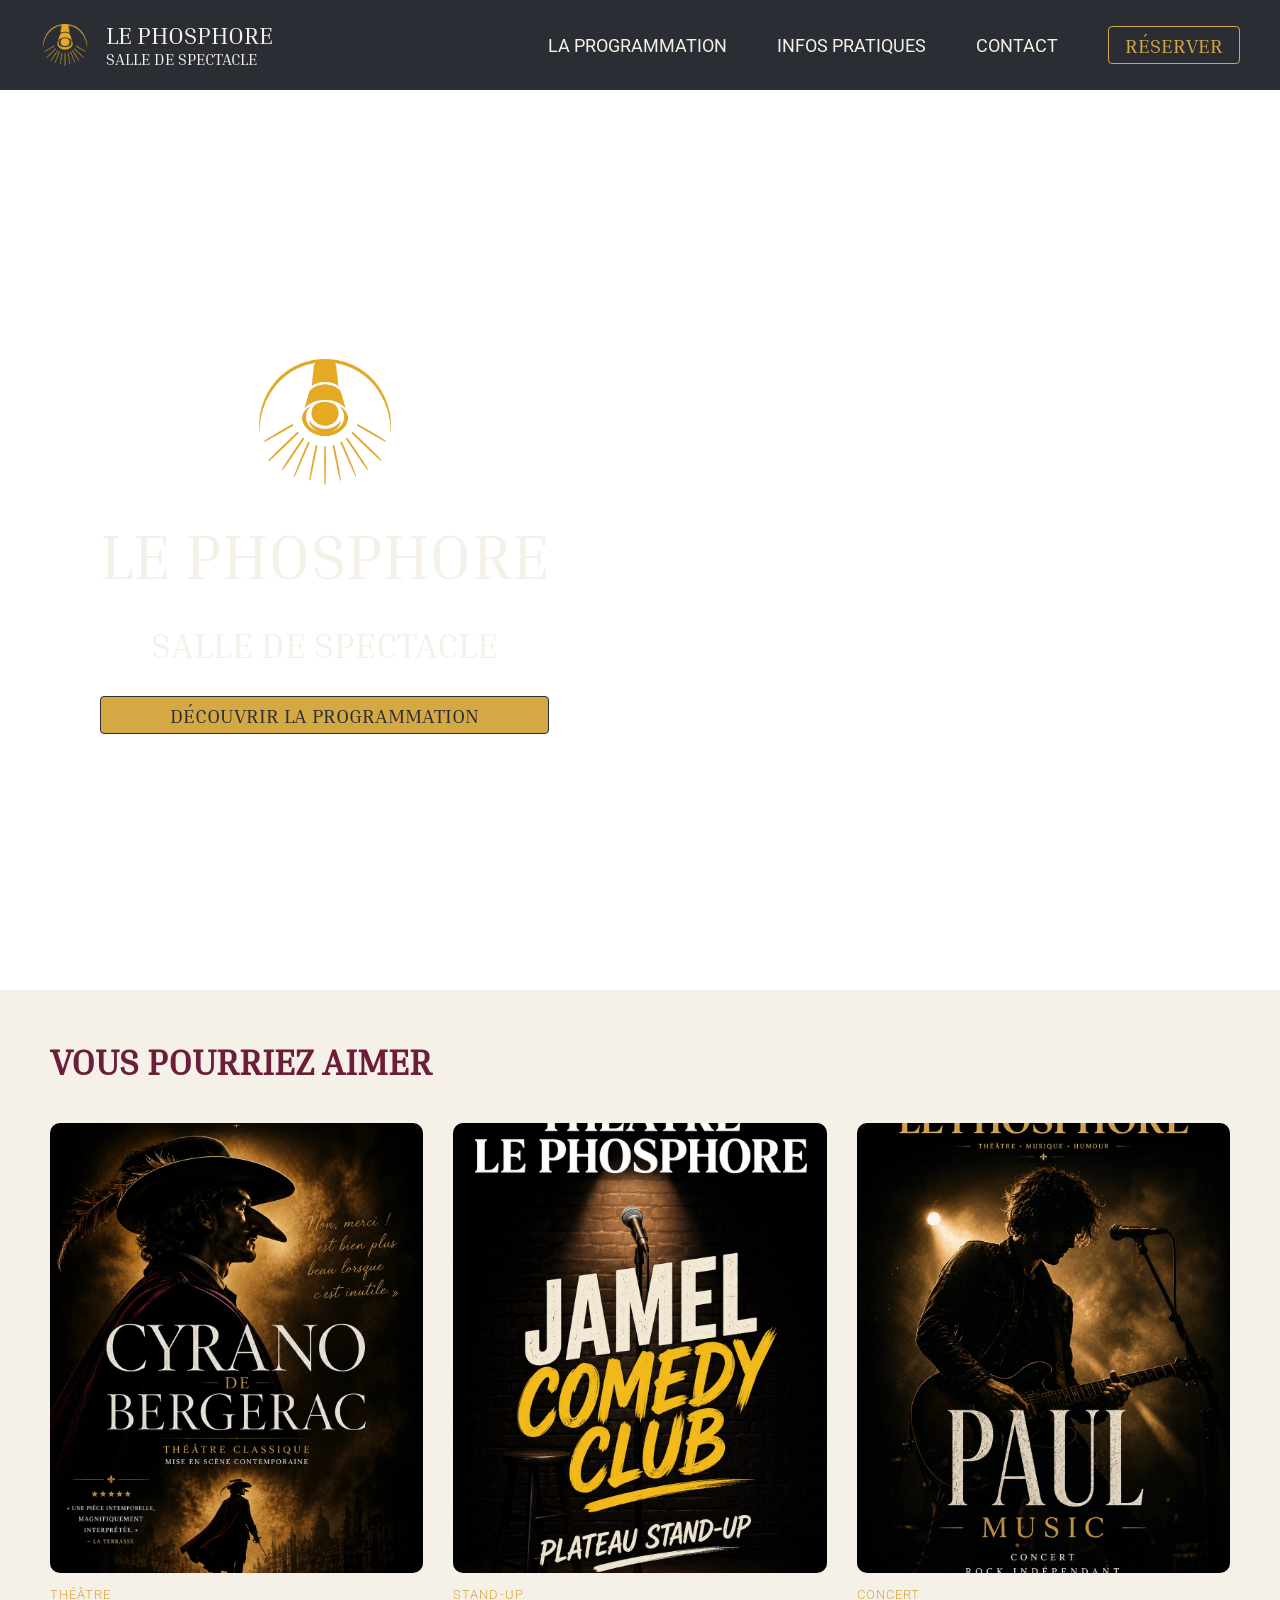
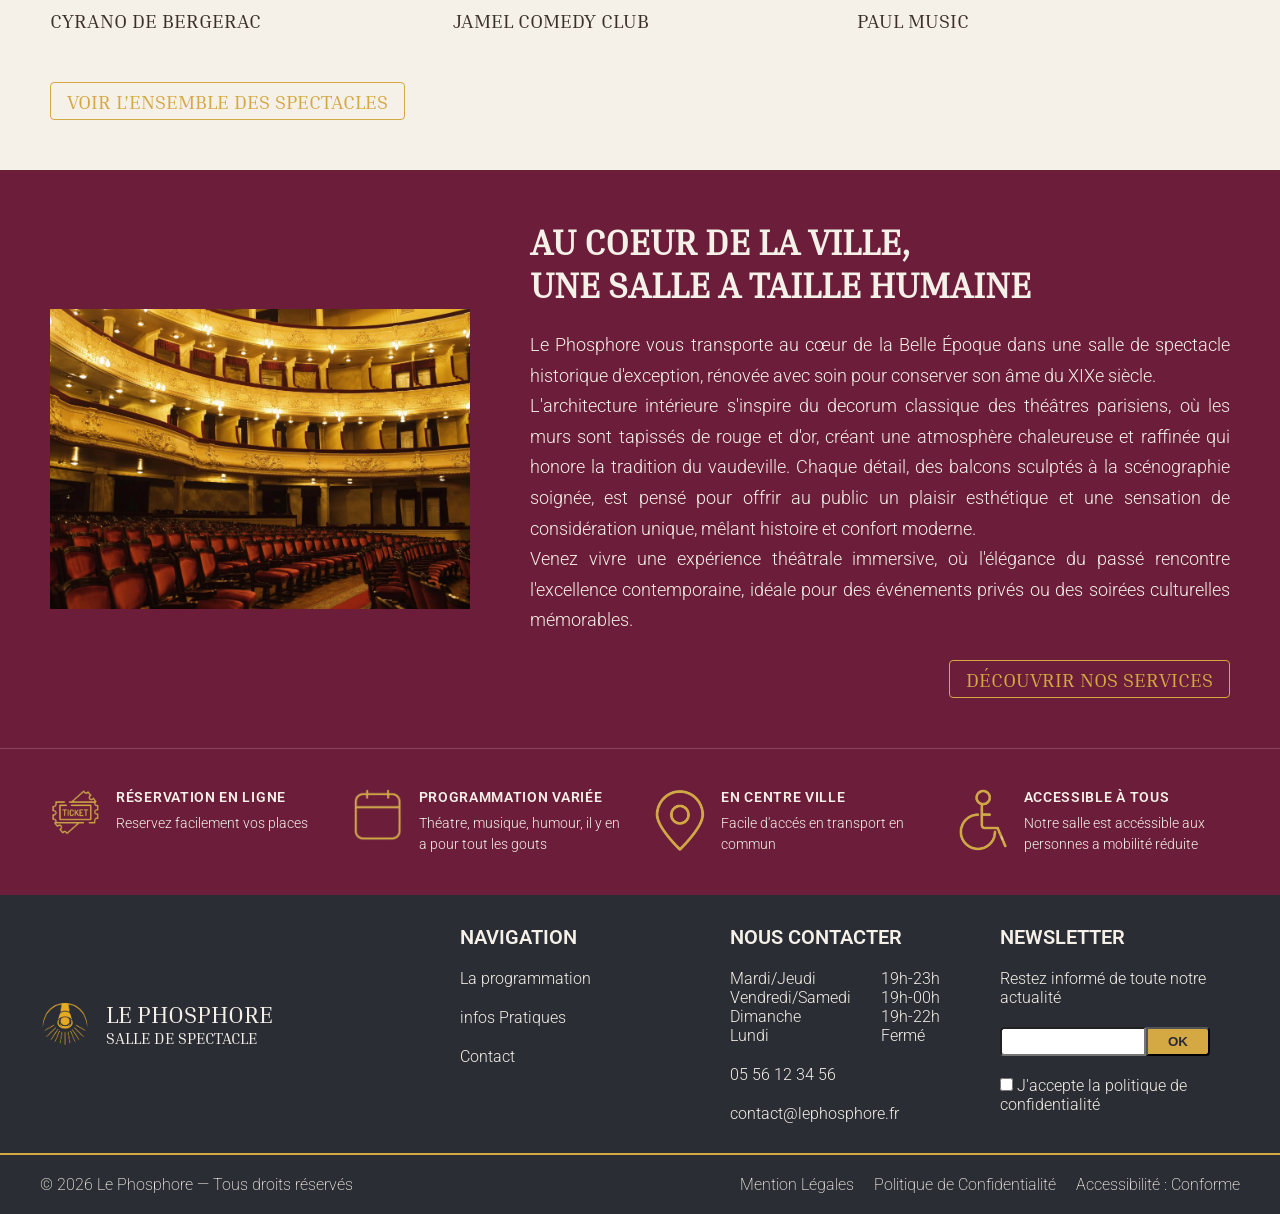
==== commit 4c4b6694: "feat: test git pages" ====
--- a/index.html
+++ b/index.html
@@ -7,7 +7,7 @@
     <link rel="stylesheet" href="assets/css/style.min.css" />
     <link
       rel="icon"
-      href="/assets/img/favicon_io/favicon-32x32.webp"
+      href="assets/img/favicon_io/favicon-32x32.webp"
       type="image/png"
     />
     <script
@@ -18,7 +18,7 @@
 
     <script>
       $(document).ready(function () {
-        $("#header-content").load("/assets/pages/header.html", function () {
+        $("#header-content").load("assets/pages/header.html", function () {
           // active link
           const currentPage = window.location.pathname.split("/").pop();
           document.querySelectorAll(".navbar__links a").forEach((link) => {
@@ -66,7 +66,7 @@
         <div class="hero-block">
           <img
             class="hero-block__logo"
-            src="/assets/img/picto-detour.webp"
+            src="assets/img/picto-detour.webp"
             alt="logo-phosphore"
           />
 
@@ -84,7 +84,7 @@
       <section class="place">
         <div class="place__content">
           <img
-            src="/assets/img/theatre.webp"
+            src="assets/img/theatre.webp"
             alt="La salle Le Phosphore"
             class="place__image"
           />
@@ -114,7 +114,7 @@
         <div class="place__features">
           <div class="place__feature">
             <img
-              src="/assets/img/ticket.webp"
+              src="assets/img/ticket.webp"
               alt=""
               class="place__feature__icon"
             />
@@ -125,7 +125,7 @@
           </div>
           <div class="place__feature">
             <img
-              src="/assets/img/calendar.webp"
+              src="assets/img/calendar.webp"
               alt=""
               class="place__feature__icon"
             />
@@ -136,7 +136,7 @@
           </div>
           <div class="place__feature">
             <img
-              src="/assets/img/loc.webp"
+              src="assets/img/loc.webp"
               alt=""
               class="place__feature__icon"
             />
@@ -147,7 +147,7 @@
           </div>
           <div class="place__feature">
             <img
-              src="/assets/img/handicap.webp"
+              src="assets/img/handicap.webp"
               alt=""
               class="place__feature__icon"
             />
--- a/assets/css/style.min.css
+++ b/assets/css/style.min.css
@@ -1 +1 @@
-.index-hero{height:100vh;background-image:url(/assets/img/scene\ principale.webp);background-size:cover;background-position:right;background-repeat:no-repeat;display:flex;align-items:center}.hero-block{display:flex;flex-direction:column;padding:0 100px;gap:20px}.hero-block__logo{max-width:150px;width:100%;height:auto;display:block;margin:0 auto}@media(max-width: 768px){.hero-block{padding:0;margin:auto}}.hero-text{display:flex;flex-direction:column;gap:30px;text-align:center}.hero-text h3,h1{color:#f5f0e8;font-weight:300}.hero-text button{font-size:20px;font-family:"inria-serif";text-transform:uppercase;background-color:#d4a843;color:#2a2d34;border:1px solid #2a2d34;display:inline-block;padding:6px 16px;text-decoration:none;cursor:pointer;border-radius:4px;transition:background .2s,color .2s}.hero-text button:hover{background:#6b1d3a;color:#d4a843;font-weight:bold}@media(max-width: 768px){.hero-text button{font-size:16px}}.place{background-color:#6b1d3a;color:#f5f0e8}.place__content{display:flex;align-items:center;gap:60px;padding:50px}@media(max-width: 768px){.place__content{flex-direction:column;padding:30px 16px;gap:30px}}.place__image{width:420px;height:300px;object-fit:cover;flex-shrink:0}@media(max-width: 768px){.place__image{width:100%;height:220px}}.place__text{display:flex;flex-direction:column;gap:24px}.place__text h2{color:#f5f0e8}.place__text p{line-height:1.7;text-align:justify}.place__text .btn-reserve{align-self:flex-end;background:rgba(0,0,0,0);color:#d4a843;border-color:#d4a843}.place__text .btn-reserve:hover{background:#d4a843;color:#6b1d3a}.place__features{display:flex;justify-content:space-between;gap:30px;padding:40px 50px;border-top:1px solid rgba(245,240,232,.2)}@media(max-width: 768px){.place__features{flex-direction:column;padding:30px 16px;gap:24px}}.place__feature{display:flex;align-items:flex-start;gap:16px;flex:1}.place__feature__icon{width:50px;height:auto;flex-shrink:0}.place__feature h4{text-transform:uppercase;font-size:14px;letter-spacing:.05em;margin-bottom:8px;color:#f5f0e8}.place__feature p{font-size:14px;color:#f5f0e8;line-height:1.5}#intro-animation{position:fixed;inset:0;z-index:9999;pointer-events:none;overflow:hidden;max-height:100vh}.fade-black{position:absolute;inset:0;background:#000;animation:revealScene 4s ease forwards}.curtain{position:absolute;top:0;width:50%;height:100%;background-size:cover;background-repeat:no-repeat;max-height:100vh}.curtain-left{left:0;transform-origin:left center;animation:openLeft 2.5s ease forwards;background-image:url("/assets/img/curtain-left.webp")}.curtain-right{background-image:url("/assets/img/curtain-right.webp");right:0;transform-origin:right center;animation:openRight 2.5s ease forwards}@keyframes revealScene{0%{opacity:1}100%{opacity:0}}@keyframes openLeft{0%{transform:translateX(0)}100%{transform:translateX(-100%)}}@keyframes openRight{0%{transform:translateX(0)}100%{transform:translateX(100%)}}.navbar{background-color:#2a2d34;padding:20px 40px;display:flex;align-items:center;gap:16px;position:relative}.navbar__logo{width:50px;flex-shrink:0}.navbar__block{display:flex;align-items:center;justify-content:space-between;flex:1;flex-wrap:wrap}.navbar__brand{text-decoration:none}.navbar__title--logo{font-family:"inria-serif";text-transform:uppercase;font-size:24px;color:#f5f0e8}.navbar__title--name{font-family:"inria-serif";text-transform:uppercase;font-size:16px;color:#f5f0e8}.navbar__links{display:flex;align-items:center;gap:50px;list-style:none}.navbar__links a{font-size:18px;color:#f5f0e8;text-decoration:none;font-family:"roboto";text-transform:uppercase;transition:color .2s}@media(max-with: 768px){.navbar__links a{font-size:16px}}.navbar__links a:hover{color:#d4a843}.btn-reserve{font-size:20px;font-family:"inria-serif";text-transform:uppercase;background:rgba(0,0,0,0);color:#d4a843;border:1px solid #d4a843;display:inline-block;padding:6px 16px;text-decoration:none;cursor:pointer;border-radius:4px;transition:background .2s,color .2s}.btn-reserve:hover{background:#d4a843;color:#2a2d34;font-weight:bold}.burger{display:none;flex-direction:column;gap:5px;background:rgba(0,0,0,0);border:none;cursor:pointer;padding:4px}.burger span{display:block;width:26px;height:2px;background:#f5f0e8;border-radius:2px;transition:all .3s}@media(max-width: 768px){.navbar{flex-wrap:wrap;padding:16px}.burger{display:flex}.navbar__links{display:none;flex-direction:column;align-items:flex-start;gap:20px;width:100%;padding:16px 0 8px}.navbar__links.open{display:flex}}.footer{background-color:#2a2d34;font-family:"roboto";font-size:18px;color:#f5f0e8;padding:0 40px;display:flex;flex-wrap:wrap;align-items:center;gap:16px;position:relative}@media(max-width: 768px){.footer{font-size:16px;padding-top:30px}}.footer__logo{width:50px;flex-shrink:0}.footer__block{display:flex;align-items:center;justify-content:space-between;flex:1}.footer__brand{text-decoration:none}.footer__title--logo{font-family:"inria-serif";text-transform:uppercase;font-size:24px;color:#f5f0e8}.footer__title--name{font-family:"inria-serif";text-transform:uppercase;font-size:16px;color:#f5f0e8}.footerbody{background-color:#2a2d34;display:flex;justify-content:space-between;flex-wrap:wrap;font-weight:300;font-size:16px}.footerbody__content{display:flex;flex-direction:column;width:30vh;gap:20px;padding:30px}@media(max-width: 768px){.footerbody__content{width:100%;padding:20px 16px}}.footerbody__content h4{font-size:20px}@media(max-width: 768px){.footerbody__content h4{font-size:18px}}.footerbody__content a{color:#f5f0e8;text-decoration:none}.footerbody__content a:hover{color:#d4a843}.footerbody__content button{background-color:#2a2d34;border-radius:4px;padding:6px 12px}.footerbody__content--open{display:flex;justify-content:space-between}.footerbody__content--email{display:flex;flex-direction:row}.footerbody__content--email input{padding:5px 10px;border-radius:4px 0 0 4px;flex:1;min-width:0}.footerbody__content--email button{background-color:#d4a843;padding:5px 20px;border-radius:0 4px 4px 0;color:#2a2d34;font-weight:bold;white-space:nowrap}.footerbot{background-color:#2a2d34;color:#f5f0e8;font-weight:200;font-family:"roboto";font-size:16px;border-top:#d4a843 solid 2px;display:flex;flex-direction:column}.footerbot__mention{display:flex;justify-content:space-between;align-items:center;padding:20px 40px;flex-wrap:wrap;gap:12px}@media(max-width: 768px){.footerbot__mention{flex-direction:column;align-items:flex-start;padding:20px 16px}}.footerbot__mention--left{display:flex}.footerbot__mention--right{display:flex;justify-content:flex-end;gap:20px;flex-wrap:wrap}@media(max-width: 768px){.footerbot__mention--right{justify-content:flex-start}}.footerbot__mention--right a{text-decoration:none;color:#f5f0e8}.footerbot__mention--right a:hover{color:#d4a843}.scroll-top{position:fixed;bottom:63px;right:32px;width:44px;height:44px;background-color:#d4a843;color:#2a2d34;border:none;border-radius:4px;font-size:22px;cursor:pointer;display:flex;align-items:center;justify-content:center;opacity:0;pointer-events:none;transition:opacity .3s}.scroll-top.visible{opacity:1;pointer-events:auto}.scroll-top:hover{background-color:#b8912e}@media(max-width: 768px){.scroll-top{bottom:16px;right:16px}}.programmation{background-color:#f5f0e8;padding:50px 50px}h2{color:#6b1d3a;margin-top:30px}.program{display:grid;grid-template-columns:repeat(3, 1fr);gap:40px 60px;margin-top:40px;justify-items:center}@media(max-width: 768px){.program{grid-template-columns:1fr;gap:40px 0;padding-bottom:80px}}.program__card{width:80%;display:flex;flex-direction:column;position:relative;align-items:center}.program__picture{width:300px;height:100%;max-height:424px;overflow:hidden;position:relative}.program__picture img{display:block;width:100%;height:100%;object-fit:cover}.program__info{display:flex;flex-direction:column;gap:6px;padding-top:14px;width:300px}.program__type{font-size:16px;text-transform:uppercase;letter-spacing:.08em;color:#6b1d3a;margin:0}.program__title{font-family:"inria-serif";font-size:22px;text-transform:uppercase;color:#2a2d34;text-decoration:none;margin:0}.program__title:hover{text-decoration:underline;text-underline-offset:6px}.program__date{font-size:16px;color:#2a2d34;margin:0}.picture-hover{position:absolute;inset:0;background:rgba(0,0,0,.35);display:flex;align-items:center;justify-content:center;opacity:0;transition:opacity .3s;z-index:1}.picture-hover.active,.program__picture:hover .picture-hover{opacity:1}.picture-hover .more-icon{width:50px;height:50px}.badge{position:absolute;display:flex;align-items:center;top:10px;right:50px;z-index:10;padding:6px 12px;border-radius:4px;font-weight:bold;font-size:.85rem}@media(max-width: 768px){.badge{right:auto;left:50%;transform:translateX(-50%)}}.badge__full{background-color:#6b1d3a;color:#f5f0e8}.badge__available{background-color:#d4a843;color:#2a2d34}.filters{display:flex;gap:40px;flex-wrap:wrap}.filters select{font-family:"roboto";font-size:16px;color:#2a2d34;background-color:#d4a843;border:1px solid #2a2d34;padding:10px 40px 10px 16px;border-radius:4px;cursor:pointer;appearance:none;background-image:url("data:image/svg+xml,%3Csvg xmlns='http://www.w3.org/2000/svg' width='12' height='8' viewBox='0 0 12 8'%3E%3Cpath d='M1 1l5 5 5-5' stroke='%233b3029' stroke-width='1.5' fill='none' stroke-linecap='round'/%3E%3C/svg%3E");background-repeat:no-repeat;background-position:right 14px center;transition:border-color .2s}.filters select:hover,.filters select:focus{border-color:#d4a843;outline:none}@media(max-width: 768px){.filters select{width:100%}}.detail-hero{display:flex;align-items:center;gap:60px;background-color:#6b1d3a;padding:60px 100px}@media(max-width: 768px){.detail-hero{flex-direction:column;padding:30px 16px;gap:30px}}.detail-hero__left{flex:1;display:flex;flex-direction:column;gap:20px;align-self:flex-end}.detail-hero__left .btn-reserve{align-self:flex-start}.detail-hero__date{font-size:14px;color:#f5f0e8;opacity:.7;text-transform:uppercase;letter-spacing:.08em;margin:0}.detail-hero__titre{font-family:"inria-serif";font-size:48px;color:#f5f0e8;text-transform:uppercase;margin:0;line-height:1.1}@media(max-width: 768px){.detail-hero__titre{font-size:32px}}.detail-hero__type{font-size:14px;color:#d4a843;text-transform:uppercase;letter-spacing:.08em;margin:0}.detail-hero__right{flex:0 0 300px}@media(max-width: 768px){.detail-hero__right{flex:none;width:100%}}.detail-hero__image{width:100%;height:380px;object-fit:cover;display:block}.detail-infos{padding:60px 100px;background-color:#2a2d34;color:#f5f0e8}@media(max-width: 768px){.detail-infos{padding:30px 16px}}.detail-infos__title{font-family:"inria-serif";font-size:36px;text-transform:uppercase;margin-bottom:40px;color:#d4a843}.detail-infos__body{display:flex;gap:80px;align-items:flex-start}@media(max-width: 768px){.detail-infos__body{flex-direction:column;gap:40px}}.detail-infos__left{flex:1}.detail-infos__description{font-size:18px;line-height:1.7;color:#f5f0e8;margin:0;max-width:50%;text-align:justify}.detail-infos__right{flex:0 0 420px;display:flex;flex-direction:column}@media(max-width: 768px){.detail-infos__right{flex:none;width:100%}}.detail_container{display:flex;justify-content:space-between;align-items:stretch;color:#f5f0e8;padding:12px 0;font-family:"roboto"}.detail_container:first-child{color:#f5f0e8}.detail_title{font-size:16px;text-transform:uppercase;font-weight:500;color:#f5f0e8}@media(max-width: 480px){.detail_title{font-size:14px}}.detail_info{font-size:16px;text-align:right;color:#f5f0e8;max-width:60%}@media(max-width: 480px){.detail_info{font-size:14px}}.space{height:70px}.backlink-to-full-page{display:block;text-align:right;padding:0 50px;color:#2a2d34;text-decoration:none;font-size:16px}.backlink-to-full-page:hover{color:#d4a843}@media(max-width: 768px){.backlink-to-full-page{padding:0 16px;text-align:left}}.detail__capacity{display:flex;flex-direction:column;gap:.35rem}.detail__capacity-label{display:flex;justify-content:space-between;align-items:center}.detail__capacity-text{font-size:.75rem;text-transform:uppercase;letter-spacing:.05em;opacity:0}.detail__capacity-count{font-size:.75rem;font-weight:700}.detail__capacity-count--limited{color:#d4a843}.detail__capacity-count--scarce{color:#6b1d3a}.detail__capacity-bar{height:4px;border-radius:99px;background:#f5f0e8;overflow:hidden}.detail__capacity-fill{height:100%;border-radius:99px;transition:width .6s ease}.detail__capacity-fill--available{background:#d4a843}.detail__capacity-fill--limited{background:#d4a843}.detail__capacity-fill--scarce{background:#6b1d3a}.detail_container--capacity{flex-direction:column;align-items:stretch;gap:8px}.programs-highlights{padding:50px;background-color:#f5f0e8}@media(max-width: 768px){.programs-highlights{padding:30px 16px}}.programs-highlights h3{margin-bottom:40px;color:#6b1d3a}.programs-highlights__carousel-cards{display:flex;gap:30px;justify-content:center;margin-bottom:50px}@media(max-width: 768px){.programs-highlights__carousel-cards{flex-direction:column}}.programs-highlights__carousel-card{flex:1;max-width:400px}@media(max-width: 768px){.programs-highlights__carousel-card{max-width:100%}}.programs-highlights__carousel-card__picture{position:relative;overflow:hidden;border-radius:10px;height:450px}@media(max-width: 768px){.programs-highlights__carousel-card__picture{height:300px}}.programs-highlights__carousel-card__picture img{width:100%;height:100%;object-fit:cover;display:block;transition:transform .4s ease}.programs-highlights__carousel-card__picture:hover img{transform:scale(1.05)}.programs-highlights__carousel-card__picture:hover .programs-highlights__card__overlay{opacity:1}.programs-highlights__carousel-card__overlay{position:absolute;inset:0;background:rgba(0,0,0,.35);display:flex;align-items:center;justify-content:center;opacity:0;transition:opacity .3s ease}.programs-highlights__carousel-card__overlay .more-icon{width:50px;height:50px}.programs-highlights__carousel-card .program__type{font-size:13px;text-transform:uppercase;letter-spacing:.08em;color:#d4a843;margin-top:14px}.programs-highlights__carousel-card .program__title{font-family:"inria-serif";font-size:20px;text-transform:uppercase;color:#3b3029;margin-top:6px}.info-hero{display:flex;justify-content:center;align-items:center;gap:60px;background-color:#6b1d3a;padding:60px 100px}@media(max-width: 768px){.info-hero{flex-direction:column;padding:30px 16px;gap:30px}}.info-hero__left{flex:1}.info-hero__left img{width:auto;height:100%;max-height:500px;object-fit:cover;display:block;border-radius:10px}.info-hero__right{flex:0 0 380px;display:flex;flex-direction:column;gap:50px;color:#f5f0e8}@media(max-width: 768px){.info-hero__right{flex:none;width:100%}}.info-hero__right h2{color:#f5f0e8}.info-hero__right p{line-height:1.7}.services{padding:60px 100px;display:flex;flex-direction:column;gap:24px;background-color:#2a2d34}@media(max-width: 768px){.services{padding:30px 16px}}.services h2{margin-bottom:16px;color:#d4a843}.services__card{display:flex;align-items:flex-start;gap:30px;background-color:#f5f0e8;border-left:4px solid #d4a843;border-radius:8px;padding:30px}@media(max-width: 768px){.services__card{flex-direction:column;gap:16px}}.services__card__icon{flex-shrink:0;width:56px;height:56px;background-color:#6b1d3a;border-radius:50%;display:flex;align-items:center;justify-content:center}.services__card__icon i{font-size:22px;color:#d4a843}.services__card__content{display:flex;flex-direction:column;gap:10px}.services__card__content h3{font-family:"inria-serif";color:#6b1d3a;margin:0}.services__card__content p{font-size:16px;line-height:1.7;color:#2a2d34;margin:0}.info-hero__left{position:relative;display:inline-block}.info-hero__left:hover .info-hero__tooltip{opacity:1;transform:translateY(0)}.info-hero__tooltip{position:absolute;bottom:16px;left:50%;transform:translateX(-50%) translateY(8px);background-color:rgba(42,45,52,.92);color:#f5f0e8;font-size:14px;padding:10px 16px;border-radius:6px;white-space:nowrap;opacity:0;transition:opacity .3s ease,transform .3s ease;pointer-events:none}.info-hero__tooltip::after{content:"";position:absolute;top:100%;left:50%;transform:translateX(-50%);border:6px solid rgba(0,0,0,0);border-top-color:rgba(42,45,52,.92)}.services__card__content p{display:none;transition:transform .3s ease}.services__card__content p.visible{display:block}.services__toggle{background:rgba(0,0,0,0);border:1px solid #6b1d3a;color:#6b1d3a;font-size:14px;font-family:"roboto";text-transform:none;padding:6px 14px;border-radius:4px;cursor:pointer;margin-top:8px;width:fit-content;transition:background .2s,color .2s}.services__toggle:hover{background-color:#6b1d3a;color:#f5f0e8}.contact-hero{background-color:#6b1d3a;padding:60px 100px;color:#f5f0e8;display:flex;flex-direction:column;gap:16px}@media(max-width: 768px){.contact-hero{padding:40px 16px}}.contact-hero h2{color:#f5f0e8}.contact-hero p{font-size:18px;line-height:1.7;max-width:600px;opacity:.85}.contact-grid{display:flex;gap:50px;padding:60px 100px;align-items:flex-start}@media(max-width: 768px){.contact-grid{flex-direction:column;padding:30px 16px;gap:30px}}.contact-grid__left{flex:1;display:flex;flex-direction:column;gap:24px}.contact-grid__right{flex:0 0 420px}@media(max-width: 768px){.contact-grid__right{flex:none;width:100%}}.contact-card{display:flex;gap:20px;align-items:flex-start;background-color:#f5f0e8;border-left:4px solid #d4a843;border-radius:8px;padding:24px}.contact-card__icon{flex-shrink:0;width:48px;height:48px;background-color:#6b1d3a;border-radius:50%;display:flex;align-items:center;justify-content:center}.contact-card__icon i{font-size:20px;color:#d4a843}.contact-card__content{display:flex;flex-direction:column;gap:10px}.contact-card__content h3{font-size:20px;color:#6b1d3a;margin:0}.contact-card__content p{font-size:16px;line-height:1.6;color:#3b3029;margin:0}.contact-card__link{color:#d4a843;text-decoration:none;font-size:15px}.contact-card__link:hover{text-decoration:underline;text-underline-offset:4px}.contact-card__link i{font-size:12px;margin-left:4px}.contact-card__horaires{display:flex;flex-direction:column;gap:8px}.contact-card__horaire-row{display:flex;justify-content:space-between;font-size:15px;color:#3b3029;padding-bottom:8px;border-bottom:1px solid rgba(59,48,41,.15)}.contact-card__horaire-row:last-child{border-bottom:none}.contact-card__horaire-row--closed span:last-child{color:#c0392b;font-weight:500}.contact-transports{background-color:#2a2d34;border-radius:8px;padding:30px;display:flex;flex-direction:column;gap:24px}.contact-transports h3{color:#d4a843;font-size:22px;margin:0}.contact-transport{display:flex;gap:16px;align-items:flex-start}.contact-transport__badge{flex-shrink:0;width:40px;height:40px;border-radius:8px;display:flex;align-items:center;justify-content:center;font-weight:bold;font-size:16px;color:#fff}.contact-transport__badge--tram{background-color:#1a6b3a}.contact-transport__badge--bus{background-color:#1a3a6b}.contact-transport__badge--velo{background-color:#d4a843;color:#2a2d34}.contact-transport__badge--voiture{background-color:#6b1d3a}.contact-transport h4{color:#f5f0e8;font-size:15px;margin-bottom:4px}.contact-transport p{color:rgba(245,240,232,.75);font-size:14px;line-height:1.5;margin:0}.contact-transport p strong{color:#f5f0e8}.contact-map{border-radius:8px;overflow:hidden;margin-top:8px}.mentions-hero{background-color:#6b1d3a;padding:60px 100px;display:flex;flex-direction:column;gap:12px}@media(max-width: 768px){.mentions-hero{padding:40px 16px}}.mentions-hero h2{color:#f5f0e8}.mentions-hero p{color:rgba(245,240,232,.7);font-size:14px;text-transform:uppercase;letter-spacing:.08em}.mentions{padding:60px 100px;display:flex;flex-direction:column;gap:0}@media(max-width: 768px){.mentions{padding:30px 16px}}.mentions__block{padding:40px 0;border-bottom:1px solid rgba(59,48,41,.15)}.mentions__block:last-child{border-bottom:none}.mentions__block h3{font-size:22px;color:#6b1d3a;margin-bottom:20px}.mentions__block h4{font-size:16px;font-weight:600;color:#3b3029;text-transform:uppercase;letter-spacing:.05em;margin:20px 0 8px}.mentions__block p{font-size:16px;line-height:1.8;color:#3b3029;margin-bottom:12px}.mentions__block p:last-child{margin-bottom:0}.mentions__block a{color:#d4a843;text-decoration:none}.mentions__block a:hover{text-decoration:underline;text-underline-offset:4px}.mentions__grid{display:flex;flex-direction:column;gap:0}.mentions__row{display:flex;justify-content:space-between;align-items:baseline;gap:20px;padding:12px 0;border-bottom:1px solid rgba(59,48,41,.1);font-size:15px}.mentions__row:last-child{border-bottom:none}.mentions__row span:first-child{color:#888;text-transform:uppercase;font-size:13px;letter-spacing:.05em;flex-shrink:0}.mentions__row span:last-child{color:#3b3029;text-align:right}.mentions__row a{color:#d4a843;text-decoration:none}.mentions__row a:hover{text-decoration:underline}*{margin:0;padding:0;box-sizing:border-box}@font-face{font-family:"roboto";src:url(../font/Roboto/Roboto-VariableFont_wght.ttf)}@font-face{font-family:"inria-serif";src:url(../font/Inria_Serif/InriaSerif-Regular.ttf)}html{scroll-behavior:smooth}main{font-family:"roboto";font-size:18px;font-weight:300;color:#2a2d34}h1,h2,h3{text-transform:uppercase;font-family:"inria-serif"}h1{color:#f5f0e8;font-size:64px}@media(max-width: 768px){h1{font-size:48px}}h2{font-size:48px}@media(max-width: 768px){h2{font-size:36px}}h3{font-size:36px}@media(max-width: 768px){h3{font-size:24px}}h4{font-family:"roboto";font-size:18px;font-weight:600}+.index-hero{height:100vh;background-image:url(assets/img/scene-principale.webp);background-size:cover;background-position:right;background-repeat:no-repeat;display:flex;align-items:center}.hero-block{display:flex;flex-direction:column;padding:0 100px;gap:20px}.hero-block__logo{max-width:150px;width:100%;height:auto;display:block;margin:0 auto}@media(max-width: 768px){.hero-block{padding:0;margin:auto}}.hero-text{display:flex;flex-direction:column;gap:30px;text-align:center}.hero-text h3,h1{color:#f5f0e8;font-weight:300}.hero-text button{font-size:20px;font-family:"inria-serif";text-transform:uppercase;background-color:#d4a843;color:#2a2d34;border:1px solid #2a2d34;display:inline-block;padding:6px 16px;text-decoration:none;cursor:pointer;border-radius:4px;transition:background .2s,color .2s}.hero-text button:hover{background:#6b1d3a;color:#d4a843;font-weight:bold}@media(max-width: 768px){.hero-text button{font-size:16px}}.place{background-color:#6b1d3a;color:#f5f0e8}.place__content{display:flex;align-items:center;gap:60px;padding:50px}@media(max-width: 768px){.place__content{flex-direction:column;padding:30px 16px;gap:30px}}.place__image{width:420px;height:300px;object-fit:cover;flex-shrink:0}@media(max-width: 768px){.place__image{width:100%;height:220px}}.place__text{display:flex;flex-direction:column;gap:24px}.place__text h2{color:#f5f0e8}.place__text p{line-height:1.7;text-align:justify}.place__text .btn-reserve{align-self:flex-end;background:rgba(0,0,0,0);color:#d4a843;border-color:#d4a843}.place__text .btn-reserve:hover{background:#d4a843;color:#6b1d3a}.place__features{display:flex;justify-content:space-between;gap:30px;padding:40px 50px;border-top:1px solid rgba(245,240,232,.2)}@media(max-width: 768px){.place__features{flex-direction:column;padding:30px 16px;gap:24px}}.place__feature{display:flex;align-items:flex-start;gap:16px;flex:1}.place__feature__icon{width:50px;height:auto;flex-shrink:0}.place__feature h4{text-transform:uppercase;font-size:14px;letter-spacing:.05em;margin-bottom:8px;color:#f5f0e8}.place__feature p{font-size:14px;color:#f5f0e8;line-height:1.5}#intro-animation{position:fixed;inset:0;z-index:9999;pointer-events:none;overflow:hidden;max-height:100vh}.fade-black{position:absolute;inset:0;background:#000;animation:revealScene 4s ease forwards}.curtain{position:absolute;top:0;width:50%;height:100%;background-size:cover;background-repeat:no-repeat;max-height:100vh}.curtain-left{left:0;transform-origin:left center;animation:openLeft 2.5s ease forwards;background-image:url("assets/img/curtain-left.webp")}.curtain-right{background-image:url("assets/img/curtain-right.webp");right:0;transform-origin:right center;animation:openRight 2.5s ease forwards}@keyframes revealScene{0%{opacity:1}100%{opacity:0}}@keyframes openLeft{0%{transform:translateX(0)}100%{transform:translateX(-100%)}}@keyframes openRight{0%{transform:translateX(0)}100%{transform:translateX(100%)}}.navbar{background-color:#2a2d34;padding:20px 40px;display:flex;align-items:center;gap:16px;position:relative}.navbar__logo{width:50px;flex-shrink:0}.navbar__block{display:flex;align-items:center;justify-content:space-between;flex:1;flex-wrap:wrap}.navbar__brand{text-decoration:none}.navbar__title--logo{font-family:"inria-serif";text-transform:uppercase;font-size:24px;color:#f5f0e8}.navbar__title--name{font-family:"inria-serif";text-transform:uppercase;font-size:16px;color:#f5f0e8}.navbar__links{display:flex;align-items:center;gap:50px;list-style:none}.navbar__links a{font-size:18px;color:#f5f0e8;text-decoration:none;font-family:"roboto";text-transform:uppercase;transition:color .2s}@media(max-with: 768px){.navbar__links a{font-size:16px}}.navbar__links a:hover{color:#d4a843}.btn-reserve{font-size:20px;font-family:"inria-serif";text-transform:uppercase;background:rgba(0,0,0,0);color:#d4a843;border:1px solid #d4a843;display:inline-block;padding:6px 16px;text-decoration:none;cursor:pointer;border-radius:4px;transition:background .2s,color .2s}.btn-reserve:hover{background:#d4a843;color:#2a2d34;font-weight:bold}.burger{display:none;flex-direction:column;gap:5px;background:rgba(0,0,0,0);border:none;cursor:pointer;padding:4px}.burger span{display:block;width:26px;height:2px;background:#f5f0e8;border-radius:2px;transition:all .3s}@media(max-width: 768px){.navbar{flex-wrap:wrap;padding:16px}.burger{display:flex}.navbar__links{display:none;flex-direction:column;align-items:flex-start;gap:20px;width:100%;padding:16px 0 8px}.navbar__links.open{display:flex}}.footer{background-color:#2a2d34;font-family:"roboto";font-size:18px;color:#f5f0e8;padding:0 40px;display:flex;flex-wrap:wrap;align-items:center;gap:16px;position:relative}@media(max-width: 768px){.footer{font-size:16px;padding-top:30px}}.footer__logo{width:50px;flex-shrink:0}.footer__block{display:flex;align-items:center;justify-content:space-between;flex:1}.footer__brand{text-decoration:none}.footer__title--logo{font-family:"inria-serif";text-transform:uppercase;font-size:24px;color:#f5f0e8}.footer__title--name{font-family:"inria-serif";text-transform:uppercase;font-size:16px;color:#f5f0e8}.footerbody{background-color:#2a2d34;display:flex;justify-content:space-between;flex-wrap:wrap;font-weight:300;font-size:16px}.footerbody__content{display:flex;flex-direction:column;width:30vh;gap:20px;padding:30px}@media(max-width: 768px){.footerbody__content{width:100%;padding:20px 16px}}.footerbody__content h4{font-size:20px}@media(max-width: 768px){.footerbody__content h4{font-size:18px}}.footerbody__content a{color:#f5f0e8;text-decoration:none}.footerbody__content a:hover{color:#d4a843}.footerbody__content button{background-color:#2a2d34;border-radius:4px;padding:6px 12px}.footerbody__content--open{display:flex;justify-content:space-between}.footerbody__content--email{display:flex;flex-direction:row}.footerbody__content--email input{padding:5px 10px;border-radius:4px 0 0 4px;flex:1;min-width:0}.footerbody__content--email button{background-color:#d4a843;padding:5px 20px;border-radius:0 4px 4px 0;color:#2a2d34;font-weight:bold;white-space:nowrap}.footerbot{background-color:#2a2d34;color:#f5f0e8;font-weight:200;font-family:"roboto";font-size:16px;border-top:#d4a843 solid 2px;display:flex;flex-direction:column}.footerbot__mention{display:flex;justify-content:space-between;align-items:center;padding:20px 40px;flex-wrap:wrap;gap:12px}@media(max-width: 768px){.footerbot__mention{flex-direction:column;align-items:flex-start;padding:20px 16px}}.footerbot__mention--left{display:flex}.footerbot__mention--right{display:flex;justify-content:flex-end;gap:20px;flex-wrap:wrap}@media(max-width: 768px){.footerbot__mention--right{justify-content:flex-start}}.footerbot__mention--right a{text-decoration:none;color:#f5f0e8}.footerbot__mention--right a:hover{color:#d4a843}.scroll-top{position:fixed;bottom:63px;right:32px;width:44px;height:44px;background-color:#d4a843;color:#2a2d34;border:none;border-radius:4px;font-size:22px;cursor:pointer;display:flex;align-items:center;justify-content:center;opacity:0;pointer-events:none;transition:opacity .3s}.scroll-top.visible{opacity:1;pointer-events:auto}.scroll-top:hover{background-color:#b8912e}@media(max-width: 768px){.scroll-top{bottom:16px;right:16px}}.programmation{background-color:#f5f0e8;padding:50px 50px}h2{color:#6b1d3a;margin-top:30px}.program{display:grid;grid-template-columns:repeat(3, 1fr);gap:40px 60px;margin-top:40px;justify-items:center}@media(max-width: 768px){.program{grid-template-columns:1fr;gap:40px 0;padding-bottom:80px}}.program__card{width:80%;display:flex;flex-direction:column;position:relative;align-items:center}.program__picture{width:300px;height:100%;max-height:424px;overflow:hidden;position:relative}.program__picture img{display:block;width:100%;height:100%;object-fit:cover}.program__info{display:flex;flex-direction:column;gap:6px;padding-top:14px;width:300px}.program__type{font-size:16px;text-transform:uppercase;letter-spacing:.08em;color:#6b1d3a;margin:0}.program__title{font-family:"inria-serif";font-size:22px;text-transform:uppercase;color:#2a2d34;text-decoration:none;margin:0}.program__title:hover{text-decoration:underline;text-underline-offset:6px}.program__date{font-size:16px;color:#2a2d34;margin:0}.picture-hover{position:absolute;inset:0;background:rgba(0,0,0,.35);display:flex;align-items:center;justify-content:center;opacity:0;transition:opacity .3s;z-index:1}.picture-hover.active,.program__picture:hover .picture-hover{opacity:1}.picture-hover .more-icon{width:50px;height:50px}.badge{position:absolute;display:flex;align-items:center;top:10px;right:50px;z-index:10;padding:6px 12px;border-radius:4px;font-weight:bold;font-size:.85rem}@media(max-width: 768px){.badge{right:auto;left:50%;transform:translateX(-50%)}}.badge__full{background-color:#6b1d3a;color:#f5f0e8}.badge__available{background-color:#d4a843;color:#2a2d34}.filters{display:flex;gap:40px;flex-wrap:wrap}.filters select{font-family:"roboto";font-size:16px;color:#2a2d34;background-color:#d4a843;border:1px solid #2a2d34;padding:10px 40px 10px 16px;border-radius:4px;cursor:pointer;appearance:none;background-image:url("data:image/svg+xml,%3Csvg xmlns='http://www.w3.org/2000/svg' width='12' height='8' viewBox='0 0 12 8'%3E%3Cpath d='M1 1l5 5 5-5' stroke='%233b3029' stroke-width='1.5' fill='none' stroke-linecap='round'/%3E%3C/svg%3E");background-repeat:no-repeat;background-position:right 14px center;transition:border-color .2s}.filters select:hover,.filters select:focus{border-color:#d4a843;outline:none}@media(max-width: 768px){.filters select{width:100%}}.detail-hero{display:flex;align-items:center;gap:60px;background-color:#6b1d3a;padding:60px 100px}@media(max-width: 768px){.detail-hero{flex-direction:column;padding:30px 16px;gap:30px}}.detail-hero__left{flex:1;display:flex;flex-direction:column;gap:20px;align-self:flex-end}.detail-hero__left .btn-reserve{align-self:flex-start}.detail-hero__date{font-size:14px;color:#f5f0e8;opacity:.7;text-transform:uppercase;letter-spacing:.08em;margin:0}.detail-hero__titre{font-family:"inria-serif";font-size:48px;color:#f5f0e8;text-transform:uppercase;margin:0;line-height:1.1}@media(max-width: 768px){.detail-hero__titre{font-size:32px}}.detail-hero__type{font-size:14px;color:#d4a843;text-transform:uppercase;letter-spacing:.08em;margin:0}.detail-hero__right{flex:0 0 300px}@media(max-width: 768px){.detail-hero__right{flex:none;width:100%}}.detail-hero__image{width:100%;height:380px;object-fit:cover;display:block}.detail-infos{padding:60px 100px;background-color:#2a2d34;color:#f5f0e8}@media(max-width: 768px){.detail-infos{padding:30px 16px}}.detail-infos__title{font-family:"inria-serif";font-size:36px;text-transform:uppercase;margin-bottom:40px;color:#d4a843}.detail-infos__body{display:flex;gap:80px;align-items:flex-start}@media(max-width: 768px){.detail-infos__body{flex-direction:column;gap:40px}}.detail-infos__left{flex:1}.detail-infos__description{font-size:18px;line-height:1.7;color:#f5f0e8;margin:0;max-width:50%;text-align:justify}.detail-infos__right{flex:0 0 420px;display:flex;flex-direction:column}@media(max-width: 768px){.detail-infos__right{flex:none;width:100%}}.detail_container{display:flex;justify-content:space-between;align-items:stretch;color:#f5f0e8;padding:12px 0;font-family:"roboto"}.detail_container:first-child{color:#f5f0e8}.detail_title{font-size:16px;text-transform:uppercase;font-weight:500;color:#f5f0e8}@media(max-width: 480px){.detail_title{font-size:14px}}.detail_info{font-size:16px;text-align:right;color:#f5f0e8;max-width:60%}@media(max-width: 480px){.detail_info{font-size:14px}}.space{height:70px}.backlink-to-full-page{display:block;text-align:right;padding:0 50px;color:#2a2d34;text-decoration:none;font-size:16px}.backlink-to-full-page:hover{color:#d4a843}@media(max-width: 768px){.backlink-to-full-page{padding:0 16px;text-align:left}}.detail__capacity{display:flex;flex-direction:column;gap:.35rem}.detail__capacity-label{display:flex;justify-content:space-between;align-items:center}.detail__capacity-text{font-size:.75rem;text-transform:uppercase;letter-spacing:.05em;opacity:0}.detail__capacity-count{font-size:.75rem;font-weight:700}.detail__capacity-count--limited{color:#d4a843}.detail__capacity-count--scarce{color:#6b1d3a}.detail__capacity-bar{height:4px;border-radius:99px;background:#f5f0e8;overflow:hidden}.detail__capacity-fill{height:100%;border-radius:99px;transition:width .6s ease}.detail__capacity-fill--available{background:#d4a843}.detail__capacity-fill--limited{background:#d4a843}.detail__capacity-fill--scarce{background:#6b1d3a}.detail_container--capacity{flex-direction:column;align-items:stretch;gap:8px}.programs-highlights{padding:50px;background-color:#f5f0e8}@media(max-width: 768px){.programs-highlights{padding:30px 16px}}.programs-highlights h3{margin-bottom:40px;color:#6b1d3a}.programs-highlights__carousel-cards{display:flex;gap:30px;justify-content:center;margin-bottom:50px}@media(max-width: 768px){.programs-highlights__carousel-cards{flex-direction:column}}.programs-highlights__carousel-card{flex:1;max-width:400px}@media(max-width: 768px){.programs-highlights__carousel-card{max-width:100%}}.programs-highlights__carousel-card__picture{position:relative;overflow:hidden;border-radius:10px;height:450px}@media(max-width: 768px){.programs-highlights__carousel-card__picture{height:300px}}.programs-highlights__carousel-card__picture img{width:100%;height:100%;object-fit:cover;display:block;transition:transform .4s ease}.programs-highlights__carousel-card__picture:hover img{transform:scale(1.05)}.programs-highlights__carousel-card__picture:hover .programs-highlights__card__overlay{opacity:1}.programs-highlights__carousel-card__overlay{position:absolute;inset:0;background:rgba(0,0,0,.35);display:flex;align-items:center;justify-content:center;opacity:0;transition:opacity .3s ease}.programs-highlights__carousel-card__overlay .more-icon{width:50px;height:50px}.programs-highlights__carousel-card .program__type{font-size:13px;text-transform:uppercase;letter-spacing:.08em;color:#d4a843;margin-top:14px}.programs-highlights__carousel-card .program__title{font-family:"inria-serif";font-size:20px;text-transform:uppercase;color:#3b3029;margin-top:6px}.info-hero{display:flex;justify-content:center;align-items:center;gap:60px;background-color:#6b1d3a;padding:60px 100px}@media(max-width: 768px){.info-hero{flex-direction:column;padding:30px 16px;gap:30px}}.info-hero__left{flex:1}.info-hero__left img{width:auto;height:100%;max-height:500px;object-fit:cover;display:block;border-radius:10px}.info-hero__right{flex:0 0 380px;display:flex;flex-direction:column;gap:50px;color:#f5f0e8}@media(max-width: 768px){.info-hero__right{flex:none;width:100%}}.info-hero__right h2{color:#f5f0e8}.info-hero__right p{line-height:1.7}.services{padding:60px 100px;display:flex;flex-direction:column;gap:24px;background-color:#2a2d34}@media(max-width: 768px){.services{padding:30px 16px}}.services h2{margin-bottom:16px;color:#d4a843}.services__card{display:flex;align-items:flex-start;gap:30px;background-color:#f5f0e8;border-left:4px solid #d4a843;border-radius:8px;padding:30px}@media(max-width: 768px){.services__card{flex-direction:column;gap:16px}}.services__card__icon{flex-shrink:0;width:56px;height:56px;background-color:#6b1d3a;border-radius:50%;display:flex;align-items:center;justify-content:center}.services__card__icon i{font-size:22px;color:#d4a843}.services__card__content{display:flex;flex-direction:column;gap:10px}.services__card__content h3{font-family:"inria-serif";color:#6b1d3a;margin:0}.services__card__content p{font-size:16px;line-height:1.7;color:#2a2d34;margin:0}.info-hero__left{position:relative;display:inline-block}.info-hero__left:hover .info-hero__tooltip{opacity:1;transform:translateY(0)}.info-hero__tooltip{position:absolute;bottom:16px;left:50%;transform:translateX(-50%) translateY(8px);background-color:rgba(42,45,52,.92);color:#f5f0e8;font-size:14px;padding:10px 16px;border-radius:6px;white-space:nowrap;opacity:0;transition:opacity .3s ease,transform .3s ease;pointer-events:none}.info-hero__tooltip::after{content:"";position:absolute;top:100%;left:50%;transform:translateX(-50%);border:6px solid rgba(0,0,0,0);border-top-color:rgba(42,45,52,.92)}.services__card__content p{display:none;transition:transform .3s ease}.services__card__content p.visible{display:block}.services__toggle{background:rgba(0,0,0,0);border:1px solid #6b1d3a;color:#6b1d3a;font-size:14px;font-family:"roboto";text-transform:none;padding:6px 14px;border-radius:4px;cursor:pointer;margin-top:8px;width:fit-content;transition:background .2s,color .2s}.services__toggle:hover{background-color:#6b1d3a;color:#f5f0e8}.contact-hero{background-color:#6b1d3a;padding:60px 100px;color:#f5f0e8;display:flex;flex-direction:column;gap:16px}@media(max-width: 768px){.contact-hero{padding:40px 16px}}.contact-hero h2{color:#f5f0e8}.contact-hero p{font-size:18px;line-height:1.7;max-width:600px;opacity:.85}.contact-grid{display:flex;gap:50px;padding:60px 100px;align-items:flex-start}@media(max-width: 768px){.contact-grid{flex-direction:column;padding:30px 16px;gap:30px}}.contact-grid__left{flex:1;display:flex;flex-direction:column;gap:24px}.contact-grid__right{flex:0 0 420px}@media(max-width: 768px){.contact-grid__right{flex:none;width:100%}}.contact-card{display:flex;gap:20px;align-items:flex-start;background-color:#f5f0e8;border-left:4px solid #d4a843;border-radius:8px;padding:24px}.contact-card__icon{flex-shrink:0;width:48px;height:48px;background-color:#6b1d3a;border-radius:50%;display:flex;align-items:center;justify-content:center}.contact-card__icon i{font-size:20px;color:#d4a843}.contact-card__content{display:flex;flex-direction:column;gap:10px}.contact-card__content h3{font-size:20px;color:#6b1d3a;margin:0}.contact-card__content p{font-size:16px;line-height:1.6;color:#3b3029;margin:0}.contact-card__link{color:#d4a843;text-decoration:none;font-size:15px}.contact-card__link:hover{text-decoration:underline;text-underline-offset:4px}.contact-card__link i{font-size:12px;margin-left:4px}.contact-card__horaires{display:flex;flex-direction:column;gap:8px}.contact-card__horaire-row{display:flex;justify-content:space-between;font-size:15px;color:#3b3029;padding-bottom:8px;border-bottom:1px solid rgba(59,48,41,.15)}.contact-card__horaire-row:last-child{border-bottom:none}.contact-card__horaire-row--closed span:last-child{color:#c0392b;font-weight:500}.contact-transports{background-color:#2a2d34;border-radius:8px;padding:30px;display:flex;flex-direction:column;gap:24px}.contact-transports h3{color:#d4a843;font-size:22px;margin:0}.contact-transport{display:flex;gap:16px;align-items:flex-start}.contact-transport__badge{flex-shrink:0;width:40px;height:40px;border-radius:8px;display:flex;align-items:center;justify-content:center;font-weight:bold;font-size:16px;color:#fff}.contact-transport__badge--tram{background-color:#1a6b3a}.contact-transport__badge--bus{background-color:#1a3a6b}.contact-transport__badge--velo{background-color:#d4a843;color:#2a2d34}.contact-transport__badge--voiture{background-color:#6b1d3a}.contact-transport h4{color:#f5f0e8;font-size:15px;margin-bottom:4px}.contact-transport p{color:rgba(245,240,232,.75);font-size:14px;line-height:1.5;margin:0}.contact-transport p strong{color:#f5f0e8}.contact-map{border-radius:8px;overflow:hidden;margin-top:8px}.mentions-hero{background-color:#6b1d3a;padding:60px 100px;display:flex;flex-direction:column;gap:12px}@media(max-width: 768px){.mentions-hero{padding:40px 16px}}.mentions-hero h2{color:#f5f0e8}.mentions-hero p{color:rgba(245,240,232,.7);font-size:14px;text-transform:uppercase;letter-spacing:.08em}.mentions{padding:60px 100px;display:flex;flex-direction:column;gap:0}@media(max-width: 768px){.mentions{padding:30px 16px}}.mentions__block{padding:40px 0;border-bottom:1px solid rgba(59,48,41,.15)}.mentions__block:last-child{border-bottom:none}.mentions__block h3{font-size:22px;color:#6b1d3a;margin-bottom:20px}.mentions__block h4{font-size:16px;font-weight:600;color:#3b3029;text-transform:uppercase;letter-spacing:.05em;margin:20px 0 8px}.mentions__block p{font-size:16px;line-height:1.8;color:#3b3029;margin-bottom:12px}.mentions__block p:last-child{margin-bottom:0}.mentions__block a{color:#d4a843;text-decoration:none}.mentions__block a:hover{text-decoration:underline;text-underline-offset:4px}.mentions__grid{display:flex;flex-direction:column;gap:0}.mentions__row{display:flex;justify-content:space-between;align-items:baseline;gap:20px;padding:12px 0;border-bottom:1px solid rgba(59,48,41,.1);font-size:15px}.mentions__row:last-child{border-bottom:none}.mentions__row span:first-child{color:#888;text-transform:uppercase;font-size:13px;letter-spacing:.05em;flex-shrink:0}.mentions__row span:last-child{color:#3b3029;text-align:right}.mentions__row a{color:#d4a843;text-decoration:none}.mentions__row a:hover{text-decoration:underline}*{margin:0;padding:0;box-sizing:border-box}@font-face{font-family:"roboto";src:url(../font/Roboto/Roboto-VariableFont_wght.ttf)}@font-face{font-family:"inria-serif";src:url(../font/Inria_Serif/InriaSerif-Regular.ttf)}html{scroll-behavior:smooth}main{font-family:"roboto";font-size:18px;font-weight:300;color:#2a2d34}h1,h2,h3{text-transform:uppercase;font-family:"inria-serif"}h1{color:#f5f0e8;font-size:64px}@media(max-width: 768px){h1{font-size:48px}}h2{font-size:48px}@media(max-width: 768px){h2{font-size:36px}}h3{font-size:36px}@media(max-width: 768px){h3{font-size:24px}}h4{font-family:"roboto";font-size:18px;font-weight:600}
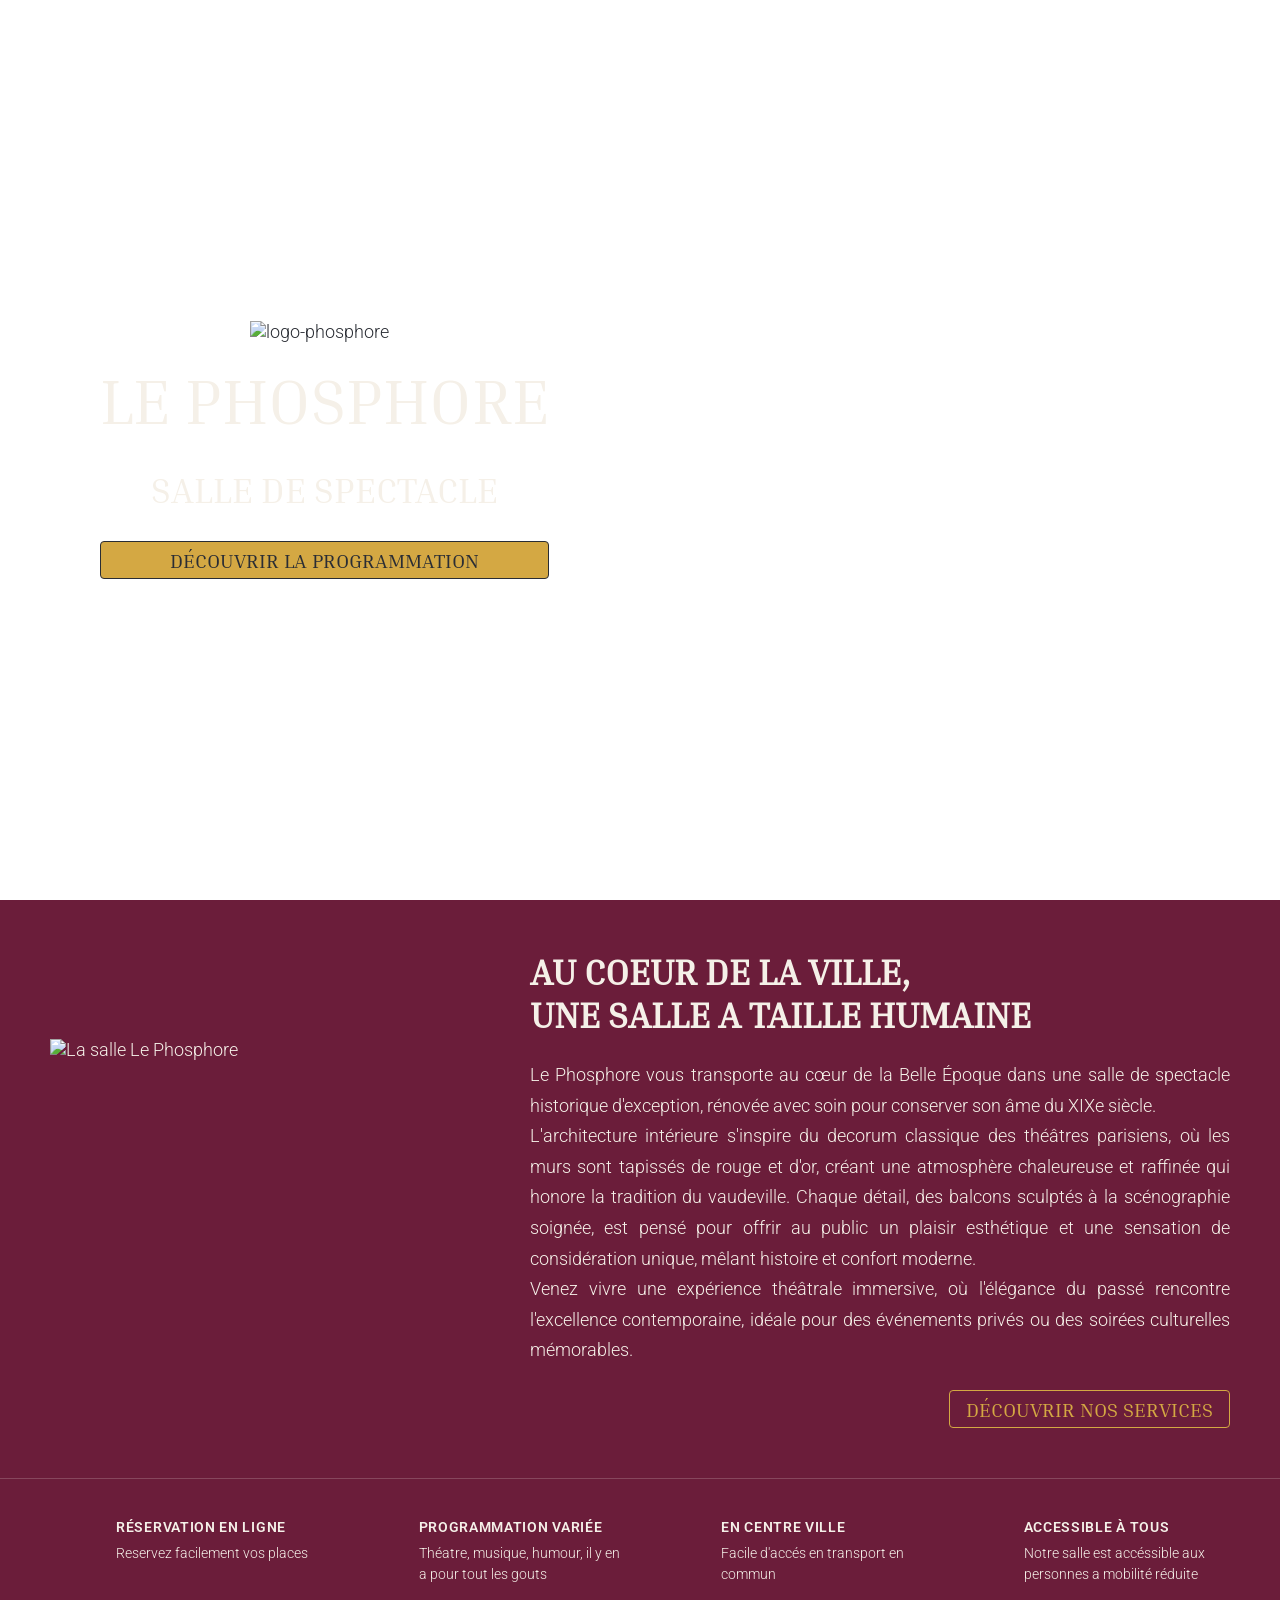
==== commit 74012b10: "feat: add <base>" ====
--- a/index.html
+++ b/index.html
@@ -52,6 +52,7 @@
       name="description"
       content="Le Phosphore, salle de spectacle au cœur de Bordeaux. Théâtre, concerts, stand-up : découvrez une programmation variée et réservez vos places en ligne."
     />
+    <base href="/DWWM-ECF1-Nelly/" />
   </head>
   <body>
     <div id="intro-animation">
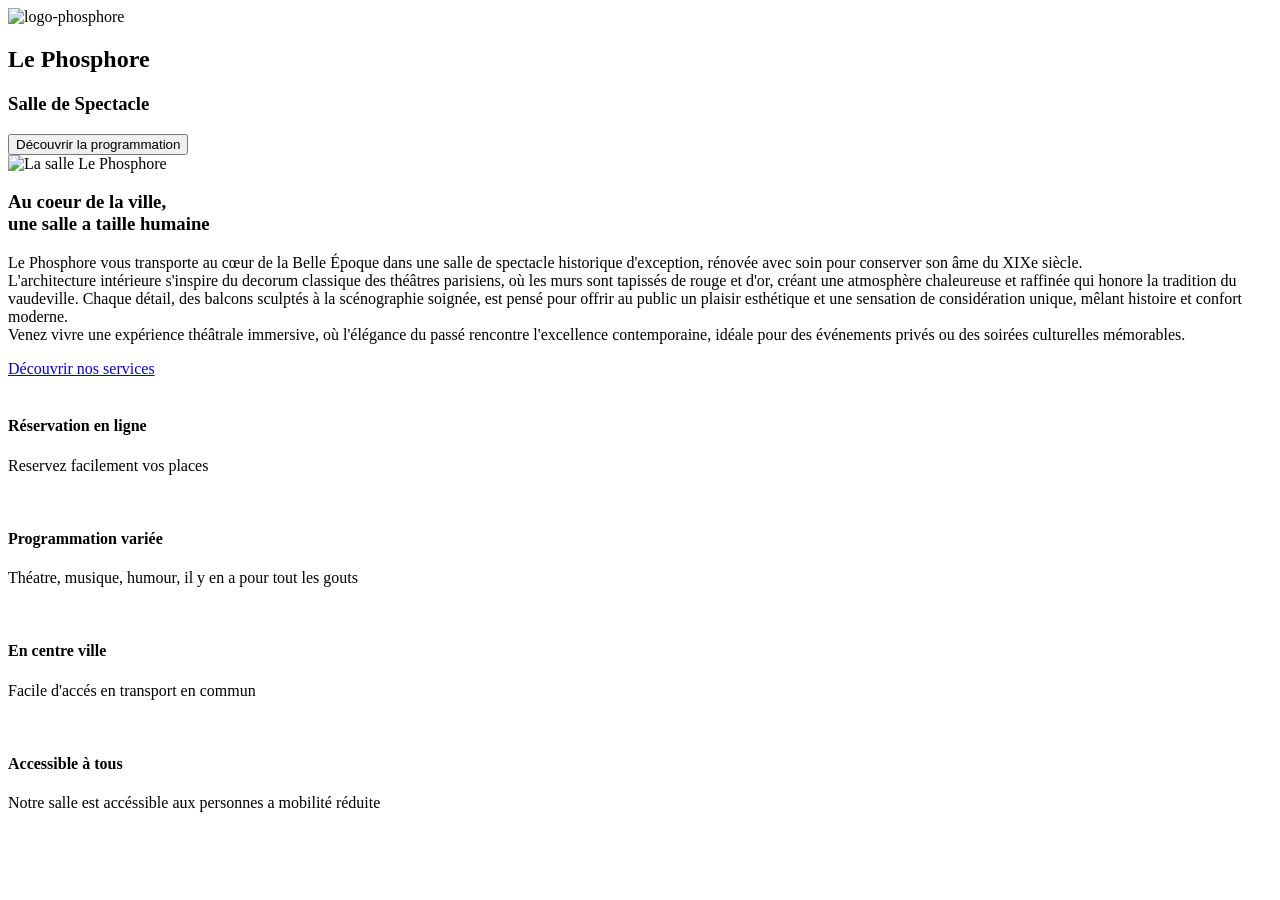
==== commit baddaaf3: "feat: remove /" ====
--- a/index.html
+++ b/index.html
@@ -1,6 +1,7 @@
 <!doctype html>
 <html lang="fr">
   <head>
+    <base href="/DWWM-ECF1-Nelly/" />
     <meta charset="UTF-8" />
     <meta name="viewport" content="width=device-width, initial-scale=1.0" />
     <title>Le Phosphore | Salle de Spectacle</title>
@@ -52,7 +53,6 @@
       name="description"
       content="Le Phosphore, salle de spectacle au cœur de Bordeaux. Théâtre, concerts, stand-up : découvrez une programmation variée et réservez vos places en ligne."
     />
-    <base href="/DWWM-ECF1-Nelly/" />
   </head>
   <body>
     <div id="intro-animation">
--- a/assets/css/style.min.css
+++ b/assets/css/style.min.css
@@ -1 +1 @@
-.index-hero{height:100vh;background-image:url(assets/img/scene-principale.webp);background-size:cover;background-position:right;background-repeat:no-repeat;display:flex;align-items:center}.hero-block{display:flex;flex-direction:column;padding:0 100px;gap:20px}.hero-block__logo{max-width:150px;width:100%;height:auto;display:block;margin:0 auto}@media(max-width: 768px){.hero-block{padding:0;margin:auto}}.hero-text{display:flex;flex-direction:column;gap:30px;text-align:center}.hero-text h3,h1{color:#f5f0e8;font-weight:300}.hero-text button{font-size:20px;font-family:"inria-serif";text-transform:uppercase;background-color:#d4a843;color:#2a2d34;border:1px solid #2a2d34;display:inline-block;padding:6px 16px;text-decoration:none;cursor:pointer;border-radius:4px;transition:background .2s,color .2s}.hero-text button:hover{background:#6b1d3a;color:#d4a843;font-weight:bold}@media(max-width: 768px){.hero-text button{font-size:16px}}.place{background-color:#6b1d3a;color:#f5f0e8}.place__content{display:flex;align-items:center;gap:60px;padding:50px}@media(max-width: 768px){.place__content{flex-direction:column;padding:30px 16px;gap:30px}}.place__image{width:420px;height:300px;object-fit:cover;flex-shrink:0}@media(max-width: 768px){.place__image{width:100%;height:220px}}.place__text{display:flex;flex-direction:column;gap:24px}.place__text h2{color:#f5f0e8}.place__text p{line-height:1.7;text-align:justify}.place__text .btn-reserve{align-self:flex-end;background:rgba(0,0,0,0);color:#d4a843;border-color:#d4a843}.place__text .btn-reserve:hover{background:#d4a843;color:#6b1d3a}.place__features{display:flex;justify-content:space-between;gap:30px;padding:40px 50px;border-top:1px solid rgba(245,240,232,.2)}@media(max-width: 768px){.place__features{flex-direction:column;padding:30px 16px;gap:24px}}.place__feature{display:flex;align-items:flex-start;gap:16px;flex:1}.place__feature__icon{width:50px;height:auto;flex-shrink:0}.place__feature h4{text-transform:uppercase;font-size:14px;letter-spacing:.05em;margin-bottom:8px;color:#f5f0e8}.place__feature p{font-size:14px;color:#f5f0e8;line-height:1.5}#intro-animation{position:fixed;inset:0;z-index:9999;pointer-events:none;overflow:hidden;max-height:100vh}.fade-black{position:absolute;inset:0;background:#000;animation:revealScene 4s ease forwards}.curtain{position:absolute;top:0;width:50%;height:100%;background-size:cover;background-repeat:no-repeat;max-height:100vh}.curtain-left{left:0;transform-origin:left center;animation:openLeft 2.5s ease forwards;background-image:url("assets/img/curtain-left.webp")}.curtain-right{background-image:url("assets/img/curtain-right.webp");right:0;transform-origin:right center;animation:openRight 2.5s ease forwards}@keyframes revealScene{0%{opacity:1}100%{opacity:0}}@keyframes openLeft{0%{transform:translateX(0)}100%{transform:translateX(-100%)}}@keyframes openRight{0%{transform:translateX(0)}100%{transform:translateX(100%)}}.navbar{background-color:#2a2d34;padding:20px 40px;display:flex;align-items:center;gap:16px;position:relative}.navbar__logo{width:50px;flex-shrink:0}.navbar__block{display:flex;align-items:center;justify-content:space-between;flex:1;flex-wrap:wrap}.navbar__brand{text-decoration:none}.navbar__title--logo{font-family:"inria-serif";text-transform:uppercase;font-size:24px;color:#f5f0e8}.navbar__title--name{font-family:"inria-serif";text-transform:uppercase;font-size:16px;color:#f5f0e8}.navbar__links{display:flex;align-items:center;gap:50px;list-style:none}.navbar__links a{font-size:18px;color:#f5f0e8;text-decoration:none;font-family:"roboto";text-transform:uppercase;transition:color .2s}@media(max-with: 768px){.navbar__links a{font-size:16px}}.navbar__links a:hover{color:#d4a843}.btn-reserve{font-size:20px;font-family:"inria-serif";text-transform:uppercase;background:rgba(0,0,0,0);color:#d4a843;border:1px solid #d4a843;display:inline-block;padding:6px 16px;text-decoration:none;cursor:pointer;border-radius:4px;transition:background .2s,color .2s}.btn-reserve:hover{background:#d4a843;color:#2a2d34;font-weight:bold}.burger{display:none;flex-direction:column;gap:5px;background:rgba(0,0,0,0);border:none;cursor:pointer;padding:4px}.burger span{display:block;width:26px;height:2px;background:#f5f0e8;border-radius:2px;transition:all .3s}@media(max-width: 768px){.navbar{flex-wrap:wrap;padding:16px}.burger{display:flex}.navbar__links{display:none;flex-direction:column;align-items:flex-start;gap:20px;width:100%;padding:16px 0 8px}.navbar__links.open{display:flex}}.footer{background-color:#2a2d34;font-family:"roboto";font-size:18px;color:#f5f0e8;padding:0 40px;display:flex;flex-wrap:wrap;align-items:center;gap:16px;position:relative}@media(max-width: 768px){.footer{font-size:16px;padding-top:30px}}.footer__logo{width:50px;flex-shrink:0}.footer__block{display:flex;align-items:center;justify-content:space-between;flex:1}.footer__brand{text-decoration:none}.footer__title--logo{font-family:"inria-serif";text-transform:uppercase;font-size:24px;color:#f5f0e8}.footer__title--name{font-family:"inria-serif";text-transform:uppercase;font-size:16px;color:#f5f0e8}.footerbody{background-color:#2a2d34;display:flex;justify-content:space-between;flex-wrap:wrap;font-weight:300;font-size:16px}.footerbody__content{display:flex;flex-direction:column;width:30vh;gap:20px;padding:30px}@media(max-width: 768px){.footerbody__content{width:100%;padding:20px 16px}}.footerbody__content h4{font-size:20px}@media(max-width: 768px){.footerbody__content h4{font-size:18px}}.footerbody__content a{color:#f5f0e8;text-decoration:none}.footerbody__content a:hover{color:#d4a843}.footerbody__content button{background-color:#2a2d34;border-radius:4px;padding:6px 12px}.footerbody__content--open{display:flex;justify-content:space-between}.footerbody__content--email{display:flex;flex-direction:row}.footerbody__content--email input{padding:5px 10px;border-radius:4px 0 0 4px;flex:1;min-width:0}.footerbody__content--email button{background-color:#d4a843;padding:5px 20px;border-radius:0 4px 4px 0;color:#2a2d34;font-weight:bold;white-space:nowrap}.footerbot{background-color:#2a2d34;color:#f5f0e8;font-weight:200;font-family:"roboto";font-size:16px;border-top:#d4a843 solid 2px;display:flex;flex-direction:column}.footerbot__mention{display:flex;justify-content:space-between;align-items:center;padding:20px 40px;flex-wrap:wrap;gap:12px}@media(max-width: 768px){.footerbot__mention{flex-direction:column;align-items:flex-start;padding:20px 16px}}.footerbot__mention--left{display:flex}.footerbot__mention--right{display:flex;justify-content:flex-end;gap:20px;flex-wrap:wrap}@media(max-width: 768px){.footerbot__mention--right{justify-content:flex-start}}.footerbot__mention--right a{text-decoration:none;color:#f5f0e8}.footerbot__mention--right a:hover{color:#d4a843}.scroll-top{position:fixed;bottom:63px;right:32px;width:44px;height:44px;background-color:#d4a843;color:#2a2d34;border:none;border-radius:4px;font-size:22px;cursor:pointer;display:flex;align-items:center;justify-content:center;opacity:0;pointer-events:none;transition:opacity .3s}.scroll-top.visible{opacity:1;pointer-events:auto}.scroll-top:hover{background-color:#b8912e}@media(max-width: 768px){.scroll-top{bottom:16px;right:16px}}.programmation{background-color:#f5f0e8;padding:50px 50px}h2{color:#6b1d3a;margin-top:30px}.program{display:grid;grid-template-columns:repeat(3, 1fr);gap:40px 60px;margin-top:40px;justify-items:center}@media(max-width: 768px){.program{grid-template-columns:1fr;gap:40px 0;padding-bottom:80px}}.program__card{width:80%;display:flex;flex-direction:column;position:relative;align-items:center}.program__picture{width:300px;height:100%;max-height:424px;overflow:hidden;position:relative}.program__picture img{display:block;width:100%;height:100%;object-fit:cover}.program__info{display:flex;flex-direction:column;gap:6px;padding-top:14px;width:300px}.program__type{font-size:16px;text-transform:uppercase;letter-spacing:.08em;color:#6b1d3a;margin:0}.program__title{font-family:"inria-serif";font-size:22px;text-transform:uppercase;color:#2a2d34;text-decoration:none;margin:0}.program__title:hover{text-decoration:underline;text-underline-offset:6px}.program__date{font-size:16px;color:#2a2d34;margin:0}.picture-hover{position:absolute;inset:0;background:rgba(0,0,0,.35);display:flex;align-items:center;justify-content:center;opacity:0;transition:opacity .3s;z-index:1}.picture-hover.active,.program__picture:hover .picture-hover{opacity:1}.picture-hover .more-icon{width:50px;height:50px}.badge{position:absolute;display:flex;align-items:center;top:10px;right:50px;z-index:10;padding:6px 12px;border-radius:4px;font-weight:bold;font-size:.85rem}@media(max-width: 768px){.badge{right:auto;left:50%;transform:translateX(-50%)}}.badge__full{background-color:#6b1d3a;color:#f5f0e8}.badge__available{background-color:#d4a843;color:#2a2d34}.filters{display:flex;gap:40px;flex-wrap:wrap}.filters select{font-family:"roboto";font-size:16px;color:#2a2d34;background-color:#d4a843;border:1px solid #2a2d34;padding:10px 40px 10px 16px;border-radius:4px;cursor:pointer;appearance:none;background-image:url("data:image/svg+xml,%3Csvg xmlns='http://www.w3.org/2000/svg' width='12' height='8' viewBox='0 0 12 8'%3E%3Cpath d='M1 1l5 5 5-5' stroke='%233b3029' stroke-width='1.5' fill='none' stroke-linecap='round'/%3E%3C/svg%3E");background-repeat:no-repeat;background-position:right 14px center;transition:border-color .2s}.filters select:hover,.filters select:focus{border-color:#d4a843;outline:none}@media(max-width: 768px){.filters select{width:100%}}.detail-hero{display:flex;align-items:center;gap:60px;background-color:#6b1d3a;padding:60px 100px}@media(max-width: 768px){.detail-hero{flex-direction:column;padding:30px 16px;gap:30px}}.detail-hero__left{flex:1;display:flex;flex-direction:column;gap:20px;align-self:flex-end}.detail-hero__left .btn-reserve{align-self:flex-start}.detail-hero__date{font-size:14px;color:#f5f0e8;opacity:.7;text-transform:uppercase;letter-spacing:.08em;margin:0}.detail-hero__titre{font-family:"inria-serif";font-size:48px;color:#f5f0e8;text-transform:uppercase;margin:0;line-height:1.1}@media(max-width: 768px){.detail-hero__titre{font-size:32px}}.detail-hero__type{font-size:14px;color:#d4a843;text-transform:uppercase;letter-spacing:.08em;margin:0}.detail-hero__right{flex:0 0 300px}@media(max-width: 768px){.detail-hero__right{flex:none;width:100%}}.detail-hero__image{width:100%;height:380px;object-fit:cover;display:block}.detail-infos{padding:60px 100px;background-color:#2a2d34;color:#f5f0e8}@media(max-width: 768px){.detail-infos{padding:30px 16px}}.detail-infos__title{font-family:"inria-serif";font-size:36px;text-transform:uppercase;margin-bottom:40px;color:#d4a843}.detail-infos__body{display:flex;gap:80px;align-items:flex-start}@media(max-width: 768px){.detail-infos__body{flex-direction:column;gap:40px}}.detail-infos__left{flex:1}.detail-infos__description{font-size:18px;line-height:1.7;color:#f5f0e8;margin:0;max-width:50%;text-align:justify}.detail-infos__right{flex:0 0 420px;display:flex;flex-direction:column}@media(max-width: 768px){.detail-infos__right{flex:none;width:100%}}.detail_container{display:flex;justify-content:space-between;align-items:stretch;color:#f5f0e8;padding:12px 0;font-family:"roboto"}.detail_container:first-child{color:#f5f0e8}.detail_title{font-size:16px;text-transform:uppercase;font-weight:500;color:#f5f0e8}@media(max-width: 480px){.detail_title{font-size:14px}}.detail_info{font-size:16px;text-align:right;color:#f5f0e8;max-width:60%}@media(max-width: 480px){.detail_info{font-size:14px}}.space{height:70px}.backlink-to-full-page{display:block;text-align:right;padding:0 50px;color:#2a2d34;text-decoration:none;font-size:16px}.backlink-to-full-page:hover{color:#d4a843}@media(max-width: 768px){.backlink-to-full-page{padding:0 16px;text-align:left}}.detail__capacity{display:flex;flex-direction:column;gap:.35rem}.detail__capacity-label{display:flex;justify-content:space-between;align-items:center}.detail__capacity-text{font-size:.75rem;text-transform:uppercase;letter-spacing:.05em;opacity:0}.detail__capacity-count{font-size:.75rem;font-weight:700}.detail__capacity-count--limited{color:#d4a843}.detail__capacity-count--scarce{color:#6b1d3a}.detail__capacity-bar{height:4px;border-radius:99px;background:#f5f0e8;overflow:hidden}.detail__capacity-fill{height:100%;border-radius:99px;transition:width .6s ease}.detail__capacity-fill--available{background:#d4a843}.detail__capacity-fill--limited{background:#d4a843}.detail__capacity-fill--scarce{background:#6b1d3a}.detail_container--capacity{flex-direction:column;align-items:stretch;gap:8px}.programs-highlights{padding:50px;background-color:#f5f0e8}@media(max-width: 768px){.programs-highlights{padding:30px 16px}}.programs-highlights h3{margin-bottom:40px;color:#6b1d3a}.programs-highlights__carousel-cards{display:flex;gap:30px;justify-content:center;margin-bottom:50px}@media(max-width: 768px){.programs-highlights__carousel-cards{flex-direction:column}}.programs-highlights__carousel-card{flex:1;max-width:400px}@media(max-width: 768px){.programs-highlights__carousel-card{max-width:100%}}.programs-highlights__carousel-card__picture{position:relative;overflow:hidden;border-radius:10px;height:450px}@media(max-width: 768px){.programs-highlights__carousel-card__picture{height:300px}}.programs-highlights__carousel-card__picture img{width:100%;height:100%;object-fit:cover;display:block;transition:transform .4s ease}.programs-highlights__carousel-card__picture:hover img{transform:scale(1.05)}.programs-highlights__carousel-card__picture:hover .programs-highlights__card__overlay{opacity:1}.programs-highlights__carousel-card__overlay{position:absolute;inset:0;background:rgba(0,0,0,.35);display:flex;align-items:center;justify-content:center;opacity:0;transition:opacity .3s ease}.programs-highlights__carousel-card__overlay .more-icon{width:50px;height:50px}.programs-highlights__carousel-card .program__type{font-size:13px;text-transform:uppercase;letter-spacing:.08em;color:#d4a843;margin-top:14px}.programs-highlights__carousel-card .program__title{font-family:"inria-serif";font-size:20px;text-transform:uppercase;color:#3b3029;margin-top:6px}.info-hero{display:flex;justify-content:center;align-items:center;gap:60px;background-color:#6b1d3a;padding:60px 100px}@media(max-width: 768px){.info-hero{flex-direction:column;padding:30px 16px;gap:30px}}.info-hero__left{flex:1}.info-hero__left img{width:auto;height:100%;max-height:500px;object-fit:cover;display:block;border-radius:10px}.info-hero__right{flex:0 0 380px;display:flex;flex-direction:column;gap:50px;color:#f5f0e8}@media(max-width: 768px){.info-hero__right{flex:none;width:100%}}.info-hero__right h2{color:#f5f0e8}.info-hero__right p{line-height:1.7}.services{padding:60px 100px;display:flex;flex-direction:column;gap:24px;background-color:#2a2d34}@media(max-width: 768px){.services{padding:30px 16px}}.services h2{margin-bottom:16px;color:#d4a843}.services__card{display:flex;align-items:flex-start;gap:30px;background-color:#f5f0e8;border-left:4px solid #d4a843;border-radius:8px;padding:30px}@media(max-width: 768px){.services__card{flex-direction:column;gap:16px}}.services__card__icon{flex-shrink:0;width:56px;height:56px;background-color:#6b1d3a;border-radius:50%;display:flex;align-items:center;justify-content:center}.services__card__icon i{font-size:22px;color:#d4a843}.services__card__content{display:flex;flex-direction:column;gap:10px}.services__card__content h3{font-family:"inria-serif";color:#6b1d3a;margin:0}.services__card__content p{font-size:16px;line-height:1.7;color:#2a2d34;margin:0}.info-hero__left{position:relative;display:inline-block}.info-hero__left:hover .info-hero__tooltip{opacity:1;transform:translateY(0)}.info-hero__tooltip{position:absolute;bottom:16px;left:50%;transform:translateX(-50%) translateY(8px);background-color:rgba(42,45,52,.92);color:#f5f0e8;font-size:14px;padding:10px 16px;border-radius:6px;white-space:nowrap;opacity:0;transition:opacity .3s ease,transform .3s ease;pointer-events:none}.info-hero__tooltip::after{content:"";position:absolute;top:100%;left:50%;transform:translateX(-50%);border:6px solid rgba(0,0,0,0);border-top-color:rgba(42,45,52,.92)}.services__card__content p{display:none;transition:transform .3s ease}.services__card__content p.visible{display:block}.services__toggle{background:rgba(0,0,0,0);border:1px solid #6b1d3a;color:#6b1d3a;font-size:14px;font-family:"roboto";text-transform:none;padding:6px 14px;border-radius:4px;cursor:pointer;margin-top:8px;width:fit-content;transition:background .2s,color .2s}.services__toggle:hover{background-color:#6b1d3a;color:#f5f0e8}.contact-hero{background-color:#6b1d3a;padding:60px 100px;color:#f5f0e8;display:flex;flex-direction:column;gap:16px}@media(max-width: 768px){.contact-hero{padding:40px 16px}}.contact-hero h2{color:#f5f0e8}.contact-hero p{font-size:18px;line-height:1.7;max-width:600px;opacity:.85}.contact-grid{display:flex;gap:50px;padding:60px 100px;align-items:flex-start}@media(max-width: 768px){.contact-grid{flex-direction:column;padding:30px 16px;gap:30px}}.contact-grid__left{flex:1;display:flex;flex-direction:column;gap:24px}.contact-grid__right{flex:0 0 420px}@media(max-width: 768px){.contact-grid__right{flex:none;width:100%}}.contact-card{display:flex;gap:20px;align-items:flex-start;background-color:#f5f0e8;border-left:4px solid #d4a843;border-radius:8px;padding:24px}.contact-card__icon{flex-shrink:0;width:48px;height:48px;background-color:#6b1d3a;border-radius:50%;display:flex;align-items:center;justify-content:center}.contact-card__icon i{font-size:20px;color:#d4a843}.contact-card__content{display:flex;flex-direction:column;gap:10px}.contact-card__content h3{font-size:20px;color:#6b1d3a;margin:0}.contact-card__content p{font-size:16px;line-height:1.6;color:#3b3029;margin:0}.contact-card__link{color:#d4a843;text-decoration:none;font-size:15px}.contact-card__link:hover{text-decoration:underline;text-underline-offset:4px}.contact-card__link i{font-size:12px;margin-left:4px}.contact-card__horaires{display:flex;flex-direction:column;gap:8px}.contact-card__horaire-row{display:flex;justify-content:space-between;font-size:15px;color:#3b3029;padding-bottom:8px;border-bottom:1px solid rgba(59,48,41,.15)}.contact-card__horaire-row:last-child{border-bottom:none}.contact-card__horaire-row--closed span:last-child{color:#c0392b;font-weight:500}.contact-transports{background-color:#2a2d34;border-radius:8px;padding:30px;display:flex;flex-direction:column;gap:24px}.contact-transports h3{color:#d4a843;font-size:22px;margin:0}.contact-transport{display:flex;gap:16px;align-items:flex-start}.contact-transport__badge{flex-shrink:0;width:40px;height:40px;border-radius:8px;display:flex;align-items:center;justify-content:center;font-weight:bold;font-size:16px;color:#fff}.contact-transport__badge--tram{background-color:#1a6b3a}.contact-transport__badge--bus{background-color:#1a3a6b}.contact-transport__badge--velo{background-color:#d4a843;color:#2a2d34}.contact-transport__badge--voiture{background-color:#6b1d3a}.contact-transport h4{color:#f5f0e8;font-size:15px;margin-bottom:4px}.contact-transport p{color:rgba(245,240,232,.75);font-size:14px;line-height:1.5;margin:0}.contact-transport p strong{color:#f5f0e8}.contact-map{border-radius:8px;overflow:hidden;margin-top:8px}.mentions-hero{background-color:#6b1d3a;padding:60px 100px;display:flex;flex-direction:column;gap:12px}@media(max-width: 768px){.mentions-hero{padding:40px 16px}}.mentions-hero h2{color:#f5f0e8}.mentions-hero p{color:rgba(245,240,232,.7);font-size:14px;text-transform:uppercase;letter-spacing:.08em}.mentions{padding:60px 100px;display:flex;flex-direction:column;gap:0}@media(max-width: 768px){.mentions{padding:30px 16px}}.mentions__block{padding:40px 0;border-bottom:1px solid rgba(59,48,41,.15)}.mentions__block:last-child{border-bottom:none}.mentions__block h3{font-size:22px;color:#6b1d3a;margin-bottom:20px}.mentions__block h4{font-size:16px;font-weight:600;color:#3b3029;text-transform:uppercase;letter-spacing:.05em;margin:20px 0 8px}.mentions__block p{font-size:16px;line-height:1.8;color:#3b3029;margin-bottom:12px}.mentions__block p:last-child{margin-bottom:0}.mentions__block a{color:#d4a843;text-decoration:none}.mentions__block a:hover{text-decoration:underline;text-underline-offset:4px}.mentions__grid{display:flex;flex-direction:column;gap:0}.mentions__row{display:flex;justify-content:space-between;align-items:baseline;gap:20px;padding:12px 0;border-bottom:1px solid rgba(59,48,41,.1);font-size:15px}.mentions__row:last-child{border-bottom:none}.mentions__row span:first-child{color:#888;text-transform:uppercase;font-size:13px;letter-spacing:.05em;flex-shrink:0}.mentions__row span:last-child{color:#3b3029;text-align:right}.mentions__row a{color:#d4a843;text-decoration:none}.mentions__row a:hover{text-decoration:underline}*{margin:0;padding:0;box-sizing:border-box}@font-face{font-family:"roboto";src:url(../font/Roboto/Roboto-VariableFont_wght.ttf)}@font-face{font-family:"inria-serif";src:url(../font/Inria_Serif/InriaSerif-Regular.ttf)}html{scroll-behavior:smooth}main{font-family:"roboto";font-size:18px;font-weight:300;color:#2a2d34}h1,h2,h3{text-transform:uppercase;font-family:"inria-serif"}h1{color:#f5f0e8;font-size:64px}@media(max-width: 768px){h1{font-size:48px}}h2{font-size:48px}@media(max-width: 768px){h2{font-size:36px}}h3{font-size:36px}@media(max-width: 768px){h3{font-size:24px}}h4{font-family:"roboto";font-size:18px;font-weight:600}+.index-hero{height:100vh;background-image:url(../img/scene-principale.webp);background-size:cover;background-position:right;background-repeat:no-repeat;display:flex;align-items:center}.hero-block{display:flex;flex-direction:column;padding:0 100px;gap:20px}.hero-block__logo{max-width:150px;width:100%;height:auto;display:block;margin:0 auto}@media(max-width: 768px){.hero-block{padding:0;margin:auto}}.hero-text{display:flex;flex-direction:column;gap:30px;text-align:center}.hero-text h3,h1{color:#f5f0e8;font-weight:300}.hero-text button{font-size:20px;font-family:"inria-serif";text-transform:uppercase;background-color:#d4a843;color:#2a2d34;border:1px solid #2a2d34;display:inline-block;padding:6px 16px;text-decoration:none;cursor:pointer;border-radius:4px;transition:background .2s,color .2s}.hero-text button:hover{background:#6b1d3a;color:#d4a843;font-weight:bold}@media(max-width: 768px){.hero-text button{font-size:16px}}.place{background-color:#6b1d3a;color:#f5f0e8}.place__content{display:flex;align-items:center;gap:60px;padding:50px}@media(max-width: 768px){.place__content{flex-direction:column;padding:30px 16px;gap:30px}}.place__image{width:420px;height:300px;object-fit:cover;flex-shrink:0}@media(max-width: 768px){.place__image{width:100%;height:220px}}.place__text{display:flex;flex-direction:column;gap:24px}.place__text h2{color:#f5f0e8}.place__text p{line-height:1.7;text-align:justify}.place__text .btn-reserve{align-self:flex-end;background:rgba(0,0,0,0);color:#d4a843;border-color:#d4a843}.place__text .btn-reserve:hover{background:#d4a843;color:#6b1d3a}.place__features{display:flex;justify-content:space-between;gap:30px;padding:40px 50px;border-top:1px solid rgba(245,240,232,.2)}@media(max-width: 768px){.place__features{flex-direction:column;padding:30px 16px;gap:24px}}.place__feature{display:flex;align-items:flex-start;gap:16px;flex:1}.place__feature__icon{width:50px;height:auto;flex-shrink:0}.place__feature h4{text-transform:uppercase;font-size:14px;letter-spacing:.05em;margin-bottom:8px;color:#f5f0e8}.place__feature p{font-size:14px;color:#f5f0e8;line-height:1.5}#intro-animation{position:fixed;inset:0;z-index:9999;pointer-events:none;overflow:hidden;max-height:100vh}.fade-black{position:absolute;inset:0;background:#000;animation:revealScene 4s ease forwards}.curtain{position:absolute;top:0;width:50%;height:100%;background-size:cover;background-repeat:no-repeat;max-height:100vh}.curtain-left{left:0;transform-origin:left center;animation:openLeft 2.5s ease forwards;background-image:url("./img/curtain-left.webp")}.curtain-right{background-image:url("./img/curtain-right.webp");right:0;transform-origin:right center;animation:openRight 2.5s ease forwards}@keyframes revealScene{0%{opacity:1}100%{opacity:0}}@keyframes openLeft{0%{transform:translateX(0)}100%{transform:translateX(-100%)}}@keyframes openRight{0%{transform:translateX(0)}100%{transform:translateX(100%)}}.navbar{background-color:#2a2d34;padding:20px 40px;display:flex;align-items:center;gap:16px;position:relative}.navbar__logo{width:50px;flex-shrink:0}.navbar__block{display:flex;align-items:center;justify-content:space-between;flex:1;flex-wrap:wrap}.navbar__brand{text-decoration:none}.navbar__title--logo{font-family:"inria-serif";text-transform:uppercase;font-size:24px;color:#f5f0e8}.navbar__title--name{font-family:"inria-serif";text-transform:uppercase;font-size:16px;color:#f5f0e8}.navbar__links{display:flex;align-items:center;gap:50px;list-style:none}.navbar__links a{font-size:18px;color:#f5f0e8;text-decoration:none;font-family:"roboto";text-transform:uppercase;transition:color .2s}@media(max-with: 768px){.navbar__links a{font-size:16px}}.navbar__links a:hover{color:#d4a843}.btn-reserve{font-size:20px;font-family:"inria-serif";text-transform:uppercase;background:rgba(0,0,0,0);color:#d4a843;border:1px solid #d4a843;display:inline-block;padding:6px 16px;text-decoration:none;cursor:pointer;border-radius:4px;transition:background .2s,color .2s}.btn-reserve:hover{background:#d4a843;color:#2a2d34;font-weight:bold}.burger{display:none;flex-direction:column;gap:5px;background:rgba(0,0,0,0);border:none;cursor:pointer;padding:4px}.burger span{display:block;width:26px;height:2px;background:#f5f0e8;border-radius:2px;transition:all .3s}@media(max-width: 768px){.navbar{flex-wrap:wrap;padding:16px}.burger{display:flex}.navbar__links{display:none;flex-direction:column;align-items:flex-start;gap:20px;width:100%;padding:16px 0 8px}.navbar__links.open{display:flex}}.footer{background-color:#2a2d34;font-family:"roboto";font-size:18px;color:#f5f0e8;padding:0 40px;display:flex;flex-wrap:wrap;align-items:center;gap:16px;position:relative}@media(max-width: 768px){.footer{font-size:16px;padding-top:30px}}.footer__logo{width:50px;flex-shrink:0}.footer__block{display:flex;align-items:center;justify-content:space-between;flex:1}.footer__brand{text-decoration:none}.footer__title--logo{font-family:"inria-serif";text-transform:uppercase;font-size:24px;color:#f5f0e8}.footer__title--name{font-family:"inria-serif";text-transform:uppercase;font-size:16px;color:#f5f0e8}.footerbody{background-color:#2a2d34;display:flex;justify-content:space-between;flex-wrap:wrap;font-weight:300;font-size:16px}.footerbody__content{display:flex;flex-direction:column;width:30vh;gap:20px;padding:30px}@media(max-width: 768px){.footerbody__content{width:100%;padding:20px 16px}}.footerbody__content h4{font-size:20px}@media(max-width: 768px){.footerbody__content h4{font-size:18px}}.footerbody__content a{color:#f5f0e8;text-decoration:none}.footerbody__content a:hover{color:#d4a843}.footerbody__content button{background-color:#2a2d34;border-radius:4px;padding:6px 12px}.footerbody__content--open{display:flex;justify-content:space-between}.footerbody__content--email{display:flex;flex-direction:row}.footerbody__content--email input{padding:5px 10px;border-radius:4px 0 0 4px;flex:1;min-width:0}.footerbody__content--email button{background-color:#d4a843;padding:5px 20px;border-radius:0 4px 4px 0;color:#2a2d34;font-weight:bold;white-space:nowrap}.footerbot{background-color:#2a2d34;color:#f5f0e8;font-weight:200;font-family:"roboto";font-size:16px;border-top:#d4a843 solid 2px;display:flex;flex-direction:column}.footerbot__mention{display:flex;justify-content:space-between;align-items:center;padding:20px 40px;flex-wrap:wrap;gap:12px}@media(max-width: 768px){.footerbot__mention{flex-direction:column;align-items:flex-start;padding:20px 16px}}.footerbot__mention--left{display:flex}.footerbot__mention--right{display:flex;justify-content:flex-end;gap:20px;flex-wrap:wrap}@media(max-width: 768px){.footerbot__mention--right{justify-content:flex-start}}.footerbot__mention--right a{text-decoration:none;color:#f5f0e8}.footerbot__mention--right a:hover{color:#d4a843}.scroll-top{position:fixed;bottom:63px;right:32px;width:44px;height:44px;background-color:#d4a843;color:#2a2d34;border:none;border-radius:4px;font-size:22px;cursor:pointer;display:flex;align-items:center;justify-content:center;opacity:0;pointer-events:none;transition:opacity .3s}.scroll-top.visible{opacity:1;pointer-events:auto}.scroll-top:hover{background-color:#b8912e}@media(max-width: 768px){.scroll-top{bottom:16px;right:16px}}.programmation{background-color:#f5f0e8;padding:50px 50px}h2{color:#6b1d3a;margin-top:30px}.program{display:grid;grid-template-columns:repeat(3, 1fr);gap:40px 60px;margin-top:40px;justify-items:center}@media(max-width: 768px){.program{grid-template-columns:1fr;gap:40px 0;padding-bottom:80px}}.program__card{width:80%;display:flex;flex-direction:column;position:relative;align-items:center}.program__picture{width:300px;height:100%;max-height:424px;overflow:hidden;position:relative}.program__picture img{display:block;width:100%;height:100%;object-fit:cover}.program__info{display:flex;flex-direction:column;gap:6px;padding-top:14px;width:300px}.program__type{font-size:16px;text-transform:uppercase;letter-spacing:.08em;color:#6b1d3a;margin:0}.program__title{font-family:"inria-serif";font-size:22px;text-transform:uppercase;color:#2a2d34;text-decoration:none;margin:0}.program__title:hover{text-decoration:underline;text-underline-offset:6px}.program__date{font-size:16px;color:#2a2d34;margin:0}.picture-hover{position:absolute;inset:0;background:rgba(0,0,0,.35);display:flex;align-items:center;justify-content:center;opacity:0;transition:opacity .3s;z-index:1}.picture-hover.active,.program__picture:hover .picture-hover{opacity:1}.picture-hover .more-icon{width:50px;height:50px}.badge{position:absolute;display:flex;align-items:center;top:10px;right:50px;z-index:10;padding:6px 12px;border-radius:4px;font-weight:bold;font-size:.85rem}@media(max-width: 768px){.badge{right:auto;left:50%;transform:translateX(-50%)}}.badge__full{background-color:#6b1d3a;color:#f5f0e8}.badge__available{background-color:#d4a843;color:#2a2d34}.filters{display:flex;gap:40px;flex-wrap:wrap}.filters select{font-family:"roboto";font-size:16px;color:#2a2d34;background-color:#d4a843;border:1px solid #2a2d34;padding:10px 40px 10px 16px;border-radius:4px;cursor:pointer;appearance:none;background-image:url("data:image/svg+xml,%3Csvg xmlns='http://www.w3.org/2000/svg' width='12' height='8' viewBox='0 0 12 8'%3E%3Cpath d='M1 1l5 5 5-5' stroke='%233b3029' stroke-width='1.5' fill='none' stroke-linecap='round'/%3E%3C/svg%3E");background-repeat:no-repeat;background-position:right 14px center;transition:border-color .2s}.filters select:hover,.filters select:focus{border-color:#d4a843;outline:none}@media(max-width: 768px){.filters select{width:100%}}.detail-hero{display:flex;align-items:center;gap:60px;background-color:#6b1d3a;padding:60px 100px}@media(max-width: 768px){.detail-hero{flex-direction:column;padding:30px 16px;gap:30px}}.detail-hero__left{flex:1;display:flex;flex-direction:column;gap:20px;align-self:flex-end}.detail-hero__left .btn-reserve{align-self:flex-start}.detail-hero__date{font-size:14px;color:#f5f0e8;opacity:.7;text-transform:uppercase;letter-spacing:.08em;margin:0}.detail-hero__titre{font-family:"inria-serif";font-size:48px;color:#f5f0e8;text-transform:uppercase;margin:0;line-height:1.1}@media(max-width: 768px){.detail-hero__titre{font-size:32px}}.detail-hero__type{font-size:14px;color:#d4a843;text-transform:uppercase;letter-spacing:.08em;margin:0}.detail-hero__right{flex:0 0 300px}@media(max-width: 768px){.detail-hero__right{flex:none;width:100%}}.detail-hero__image{width:100%;height:380px;object-fit:cover;display:block}.detail-infos{padding:60px 100px;background-color:#2a2d34;color:#f5f0e8}@media(max-width: 768px){.detail-infos{padding:30px 16px}}.detail-infos__title{font-family:"inria-serif";font-size:36px;text-transform:uppercase;margin-bottom:40px;color:#d4a843}.detail-infos__body{display:flex;gap:80px;align-items:flex-start}@media(max-width: 768px){.detail-infos__body{flex-direction:column;gap:40px}}.detail-infos__left{flex:1}.detail-infos__description{font-size:18px;line-height:1.7;color:#f5f0e8;margin:0;max-width:50%;text-align:justify}.detail-infos__right{flex:0 0 420px;display:flex;flex-direction:column}@media(max-width: 768px){.detail-infos__right{flex:none;width:100%}}.detail_container{display:flex;justify-content:space-between;align-items:stretch;color:#f5f0e8;padding:12px 0;font-family:"roboto"}.detail_container:first-child{color:#f5f0e8}.detail_title{font-size:16px;text-transform:uppercase;font-weight:500;color:#f5f0e8}@media(max-width: 480px){.detail_title{font-size:14px}}.detail_info{font-size:16px;text-align:right;color:#f5f0e8;max-width:60%}@media(max-width: 480px){.detail_info{font-size:14px}}.space{height:70px}.backlink-to-full-page{display:block;text-align:right;padding:0 50px;color:#2a2d34;text-decoration:none;font-size:16px}.backlink-to-full-page:hover{color:#d4a843}@media(max-width: 768px){.backlink-to-full-page{padding:0 16px;text-align:left}}.detail__capacity{display:flex;flex-direction:column;gap:.35rem}.detail__capacity-label{display:flex;justify-content:space-between;align-items:center}.detail__capacity-text{font-size:.75rem;text-transform:uppercase;letter-spacing:.05em;opacity:0}.detail__capacity-count{font-size:.75rem;font-weight:700}.detail__capacity-count--limited{color:#d4a843}.detail__capacity-count--scarce{color:#6b1d3a}.detail__capacity-bar{height:4px;border-radius:99px;background:#f5f0e8;overflow:hidden}.detail__capacity-fill{height:100%;border-radius:99px;transition:width .6s ease}.detail__capacity-fill--available{background:#d4a843}.detail__capacity-fill--limited{background:#d4a843}.detail__capacity-fill--scarce{background:#6b1d3a}.detail_container--capacity{flex-direction:column;align-items:stretch;gap:8px}.programs-highlights{padding:50px;background-color:#f5f0e8}@media(max-width: 768px){.programs-highlights{padding:30px 16px}}.programs-highlights h3{margin-bottom:40px;color:#6b1d3a}.programs-highlights__carousel-cards{display:flex;gap:30px;justify-content:center;margin-bottom:50px}@media(max-width: 768px){.programs-highlights__carousel-cards{flex-direction:column}}.programs-highlights__carousel-card{flex:1;max-width:400px}@media(max-width: 768px){.programs-highlights__carousel-card{max-width:100%}}.programs-highlights__carousel-card__picture{position:relative;overflow:hidden;border-radius:10px;height:450px}@media(max-width: 768px){.programs-highlights__carousel-card__picture{height:300px}}.programs-highlights__carousel-card__picture img{width:100%;height:100%;object-fit:cover;display:block;transition:transform .4s ease}.programs-highlights__carousel-card__picture:hover img{transform:scale(1.05)}.programs-highlights__carousel-card__picture:hover .programs-highlights__card__overlay{opacity:1}.programs-highlights__carousel-card__overlay{position:absolute;inset:0;background:rgba(0,0,0,.35);display:flex;align-items:center;justify-content:center;opacity:0;transition:opacity .3s ease}.programs-highlights__carousel-card__overlay .more-icon{width:50px;height:50px}.programs-highlights__carousel-card .program__type{font-size:13px;text-transform:uppercase;letter-spacing:.08em;color:#d4a843;margin-top:14px}.programs-highlights__carousel-card .program__title{font-family:"inria-serif";font-size:20px;text-transform:uppercase;color:#3b3029;margin-top:6px}.info-hero{display:flex;justify-content:center;align-items:center;gap:60px;background-color:#6b1d3a;padding:60px 100px}@media(max-width: 768px){.info-hero{flex-direction:column;padding:30px 16px;gap:30px}}.info-hero__left{flex:1}.info-hero__left img{width:auto;height:100%;max-height:500px;object-fit:cover;display:block;border-radius:10px}.info-hero__right{flex:0 0 380px;display:flex;flex-direction:column;gap:50px;color:#f5f0e8}@media(max-width: 768px){.info-hero__right{flex:none;width:100%}}.info-hero__right h2{color:#f5f0e8}.info-hero__right p{line-height:1.7}.services{padding:60px 100px;display:flex;flex-direction:column;gap:24px;background-color:#2a2d34}@media(max-width: 768px){.services{padding:30px 16px}}.services h2{margin-bottom:16px;color:#d4a843}.services__card{display:flex;align-items:flex-start;gap:30px;background-color:#f5f0e8;border-left:4px solid #d4a843;border-radius:8px;padding:30px}@media(max-width: 768px){.services__card{flex-direction:column;gap:16px}}.services__card__icon{flex-shrink:0;width:56px;height:56px;background-color:#6b1d3a;border-radius:50%;display:flex;align-items:center;justify-content:center}.services__card__icon i{font-size:22px;color:#d4a843}.services__card__content{display:flex;flex-direction:column;gap:10px}.services__card__content h3{font-family:"inria-serif";color:#6b1d3a;margin:0}.services__card__content p{font-size:16px;line-height:1.7;color:#2a2d34;margin:0}.info-hero__left{position:relative;display:inline-block}.info-hero__left:hover .info-hero__tooltip{opacity:1;transform:translateY(0)}.info-hero__tooltip{position:absolute;bottom:16px;left:50%;transform:translateX(-50%) translateY(8px);background-color:rgba(42,45,52,.92);color:#f5f0e8;font-size:14px;padding:10px 16px;border-radius:6px;white-space:nowrap;opacity:0;transition:opacity .3s ease,transform .3s ease;pointer-events:none}.info-hero__tooltip::after{content:"";position:absolute;top:100%;left:50%;transform:translateX(-50%);border:6px solid rgba(0,0,0,0);border-top-color:rgba(42,45,52,.92)}.services__card__content p{display:none;transition:transform .3s ease}.services__card__content p.visible{display:block}.services__toggle{background:rgba(0,0,0,0);border:1px solid #6b1d3a;color:#6b1d3a;font-size:14px;font-family:"roboto";text-transform:none;padding:6px 14px;border-radius:4px;cursor:pointer;margin-top:8px;width:fit-content;transition:background .2s,color .2s}.services__toggle:hover{background-color:#6b1d3a;color:#f5f0e8}.contact-hero{background-color:#6b1d3a;padding:60px 100px;color:#f5f0e8;display:flex;flex-direction:column;gap:16px}@media(max-width: 768px){.contact-hero{padding:40px 16px}}.contact-hero h2{color:#f5f0e8}.contact-hero p{font-size:18px;line-height:1.7;max-width:600px;opacity:.85}.contact-grid{display:flex;gap:50px;padding:60px 100px;align-items:flex-start}@media(max-width: 768px){.contact-grid{flex-direction:column;padding:30px 16px;gap:30px}}.contact-grid__left{flex:1;display:flex;flex-direction:column;gap:24px}.contact-grid__right{flex:0 0 420px}@media(max-width: 768px){.contact-grid__right{flex:none;width:100%}}.contact-card{display:flex;gap:20px;align-items:flex-start;background-color:#f5f0e8;border-left:4px solid #d4a843;border-radius:8px;padding:24px}.contact-card__icon{flex-shrink:0;width:48px;height:48px;background-color:#6b1d3a;border-radius:50%;display:flex;align-items:center;justify-content:center}.contact-card__icon i{font-size:20px;color:#d4a843}.contact-card__content{display:flex;flex-direction:column;gap:10px}.contact-card__content h3{font-size:20px;color:#6b1d3a;margin:0}.contact-card__content p{font-size:16px;line-height:1.6;color:#3b3029;margin:0}.contact-card__link{color:#d4a843;text-decoration:none;font-size:15px}.contact-card__link:hover{text-decoration:underline;text-underline-offset:4px}.contact-card__link i{font-size:12px;margin-left:4px}.contact-card__horaires{display:flex;flex-direction:column;gap:8px}.contact-card__horaire-row{display:flex;justify-content:space-between;font-size:15px;color:#3b3029;padding-bottom:8px;border-bottom:1px solid rgba(59,48,41,.15)}.contact-card__horaire-row:last-child{border-bottom:none}.contact-card__horaire-row--closed span:last-child{color:#c0392b;font-weight:500}.contact-transports{background-color:#2a2d34;border-radius:8px;padding:30px;display:flex;flex-direction:column;gap:24px}.contact-transports h3{color:#d4a843;font-size:22px;margin:0}.contact-transport{display:flex;gap:16px;align-items:flex-start}.contact-transport__badge{flex-shrink:0;width:40px;height:40px;border-radius:8px;display:flex;align-items:center;justify-content:center;font-weight:bold;font-size:16px;color:#fff}.contact-transport__badge--tram{background-color:#1a6b3a}.contact-transport__badge--bus{background-color:#1a3a6b}.contact-transport__badge--velo{background-color:#d4a843;color:#2a2d34}.contact-transport__badge--voiture{background-color:#6b1d3a}.contact-transport h4{color:#f5f0e8;font-size:15px;margin-bottom:4px}.contact-transport p{color:rgba(245,240,232,.75);font-size:14px;line-height:1.5;margin:0}.contact-transport p strong{color:#f5f0e8}.contact-map{border-radius:8px;overflow:hidden;margin-top:8px}.mentions-hero{background-color:#6b1d3a;padding:60px 100px;display:flex;flex-direction:column;gap:12px}@media(max-width: 768px){.mentions-hero{padding:40px 16px}}.mentions-hero h2{color:#f5f0e8}.mentions-hero p{color:rgba(245,240,232,.7);font-size:14px;text-transform:uppercase;letter-spacing:.08em}.mentions{padding:60px 100px;display:flex;flex-direction:column;gap:0}@media(max-width: 768px){.mentions{padding:30px 16px}}.mentions__block{padding:40px 0;border-bottom:1px solid rgba(59,48,41,.15)}.mentions__block:last-child{border-bottom:none}.mentions__block h3{font-size:22px;color:#6b1d3a;margin-bottom:20px}.mentions__block h4{font-size:16px;font-weight:600;color:#3b3029;text-transform:uppercase;letter-spacing:.05em;margin:20px 0 8px}.mentions__block p{font-size:16px;line-height:1.8;color:#3b3029;margin-bottom:12px}.mentions__block p:last-child{margin-bottom:0}.mentions__block a{color:#d4a843;text-decoration:none}.mentions__block a:hover{text-decoration:underline;text-underline-offset:4px}.mentions__grid{display:flex;flex-direction:column;gap:0}.mentions__row{display:flex;justify-content:space-between;align-items:baseline;gap:20px;padding:12px 0;border-bottom:1px solid rgba(59,48,41,.1);font-size:15px}.mentions__row:last-child{border-bottom:none}.mentions__row span:first-child{color:#888;text-transform:uppercase;font-size:13px;letter-spacing:.05em;flex-shrink:0}.mentions__row span:last-child{color:#3b3029;text-align:right}.mentions__row a{color:#d4a843;text-decoration:none}.mentions__row a:hover{text-decoration:underline}*{margin:0;padding:0;box-sizing:border-box}@font-face{font-family:"roboto";src:url(../font/Roboto/Roboto-VariableFont_wght.ttf)}@font-face{font-family:"inria-serif";src:url(../font/Inria_Serif/InriaSerif-Regular.ttf)}html{scroll-behavior:smooth}main{font-family:"roboto";font-size:18px;font-weight:300;color:#2a2d34}h1,h2,h3{text-transform:uppercase;font-family:"inria-serif"}h1{color:#f5f0e8;font-size:64px}@media(max-width: 768px){h1{font-size:48px}}h2{font-size:48px}@media(max-width: 768px){h2{font-size:36px}}h3{font-size:36px}@media(max-width: 768px){h3{font-size:24px}}h4{font-family:"roboto";font-size:18px;font-weight:600}
